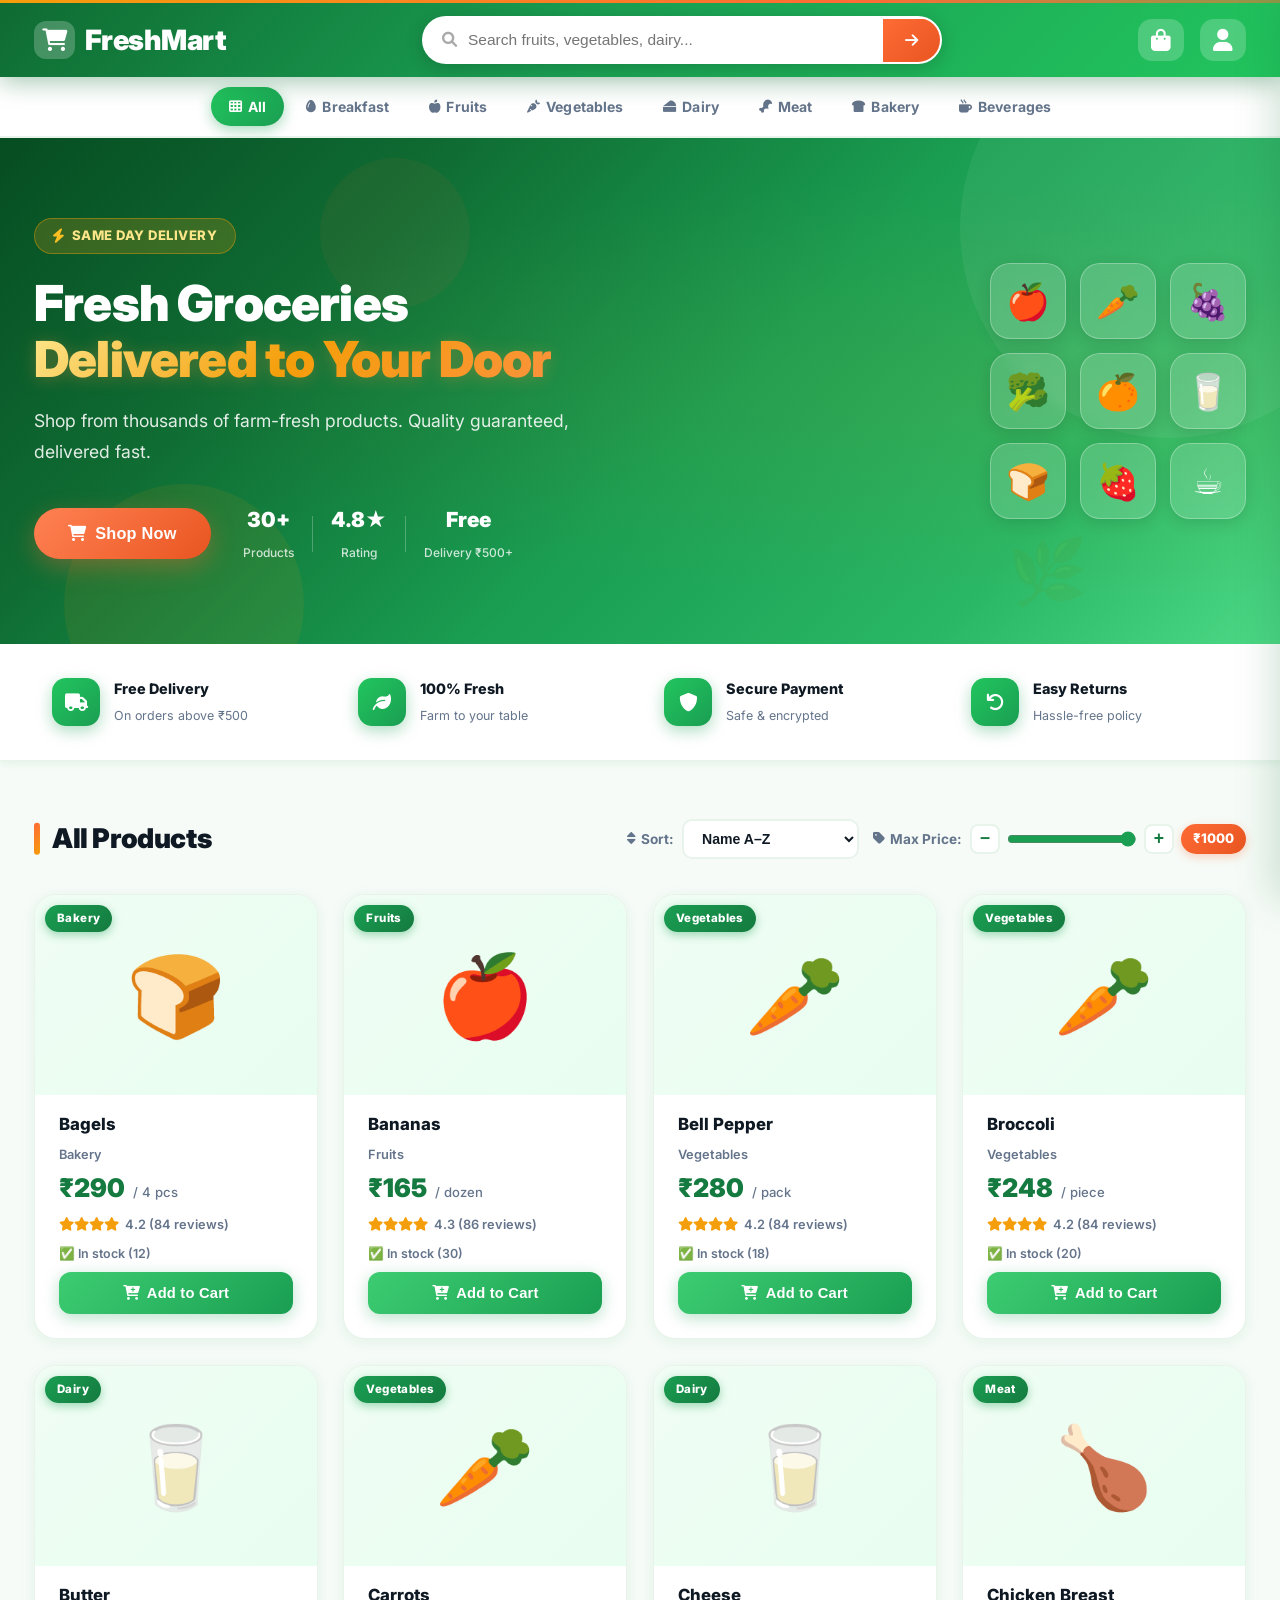
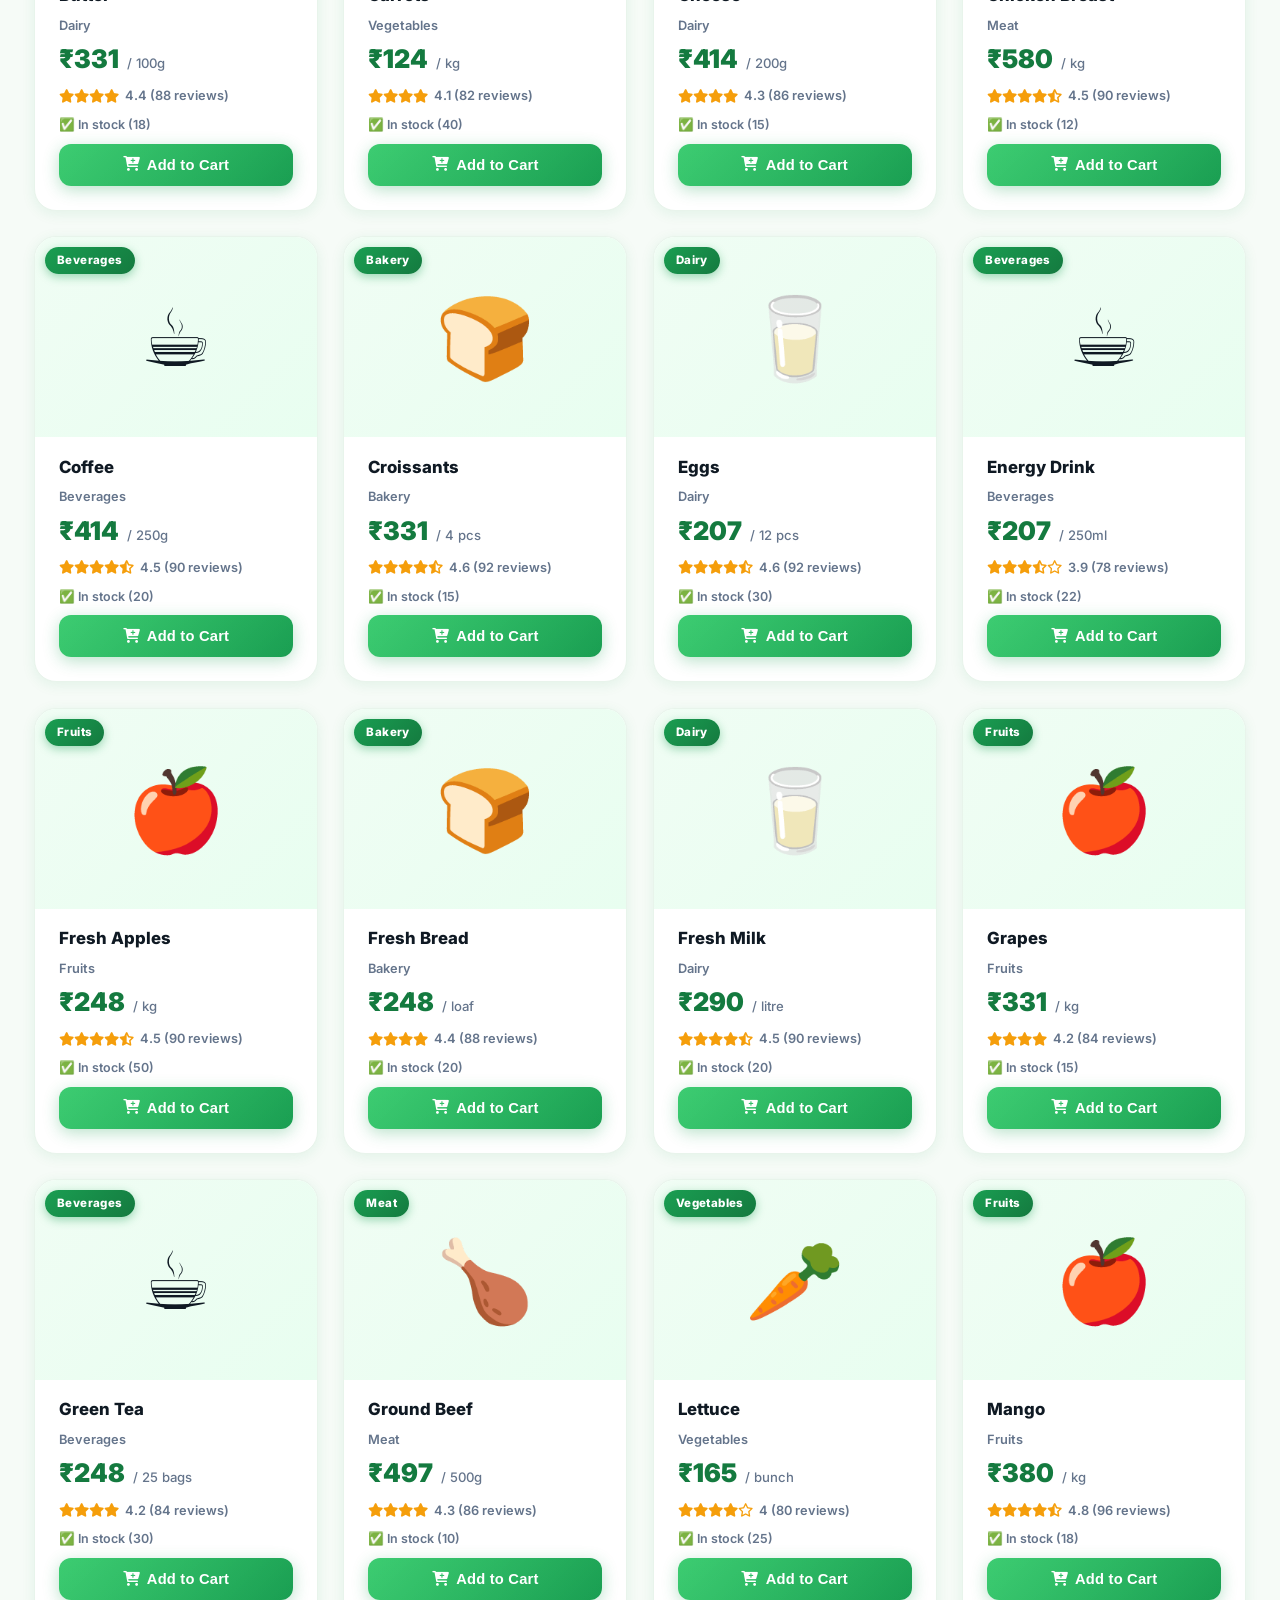
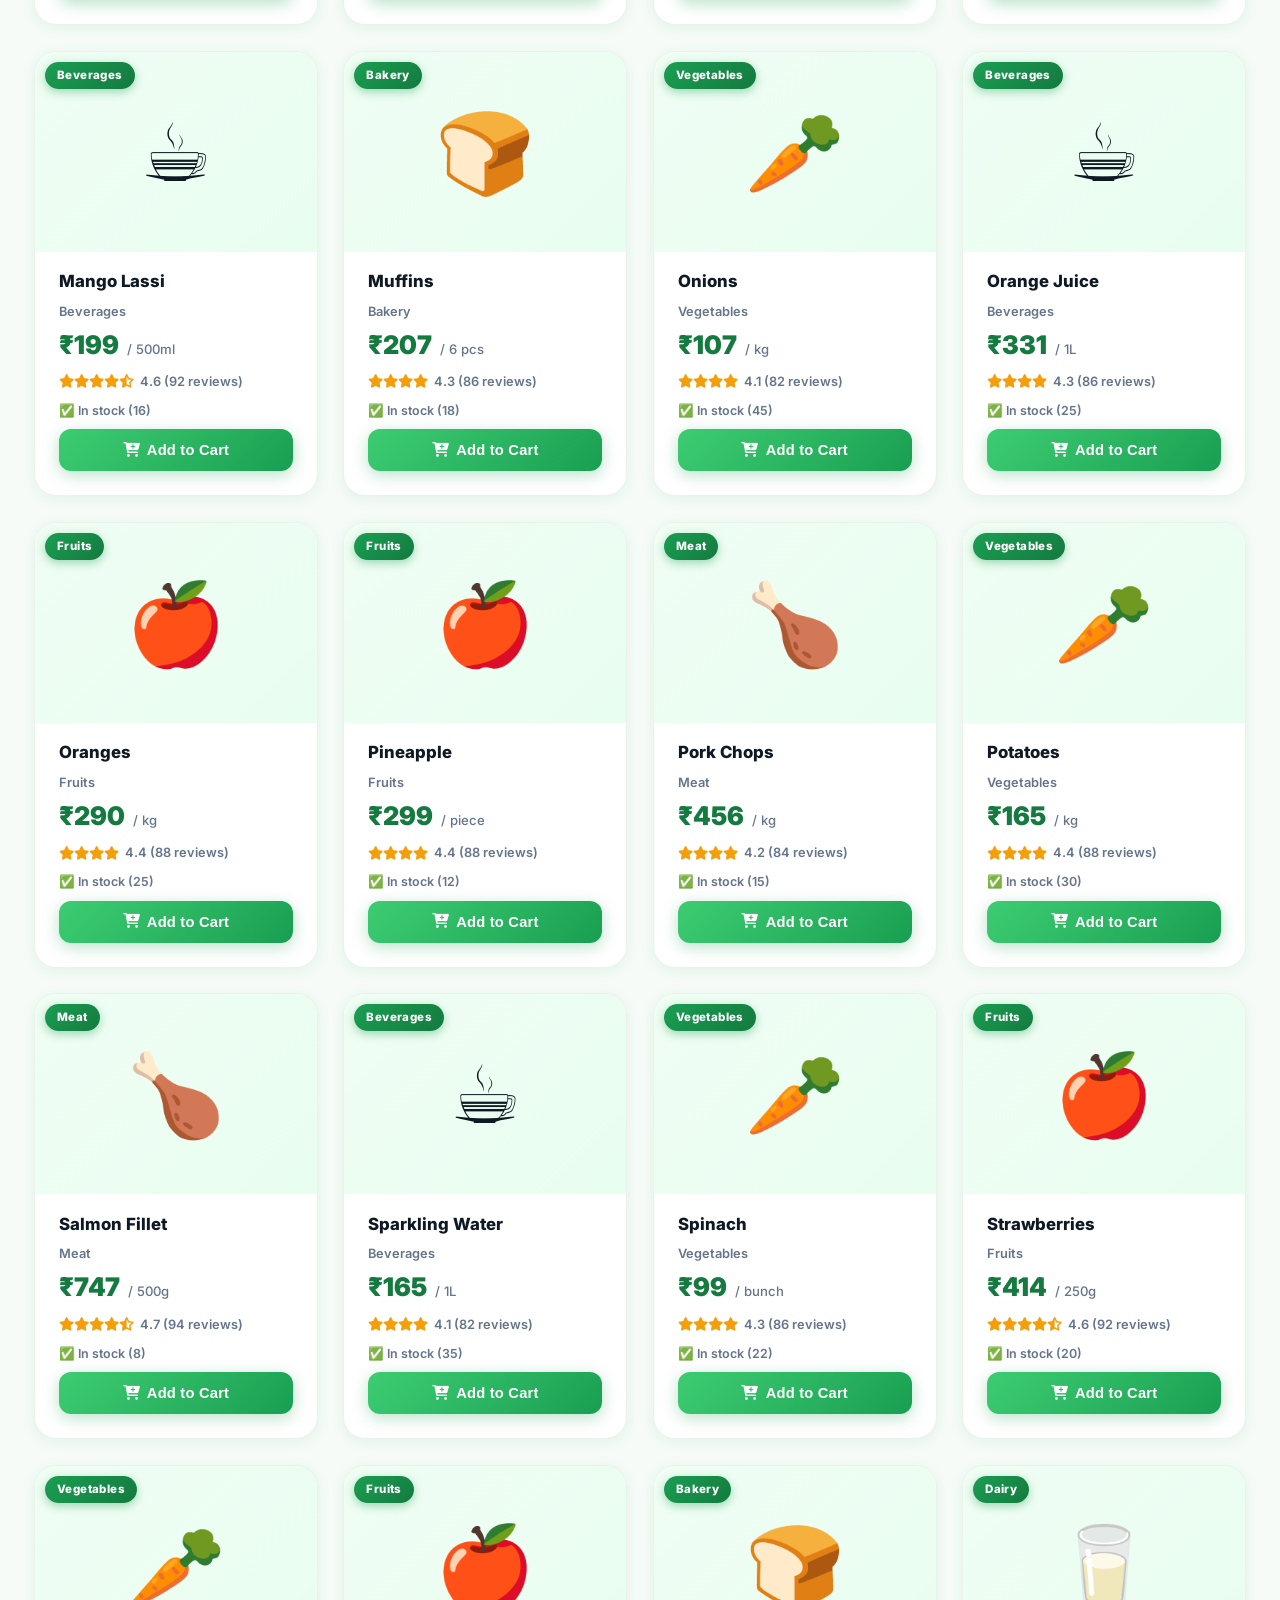
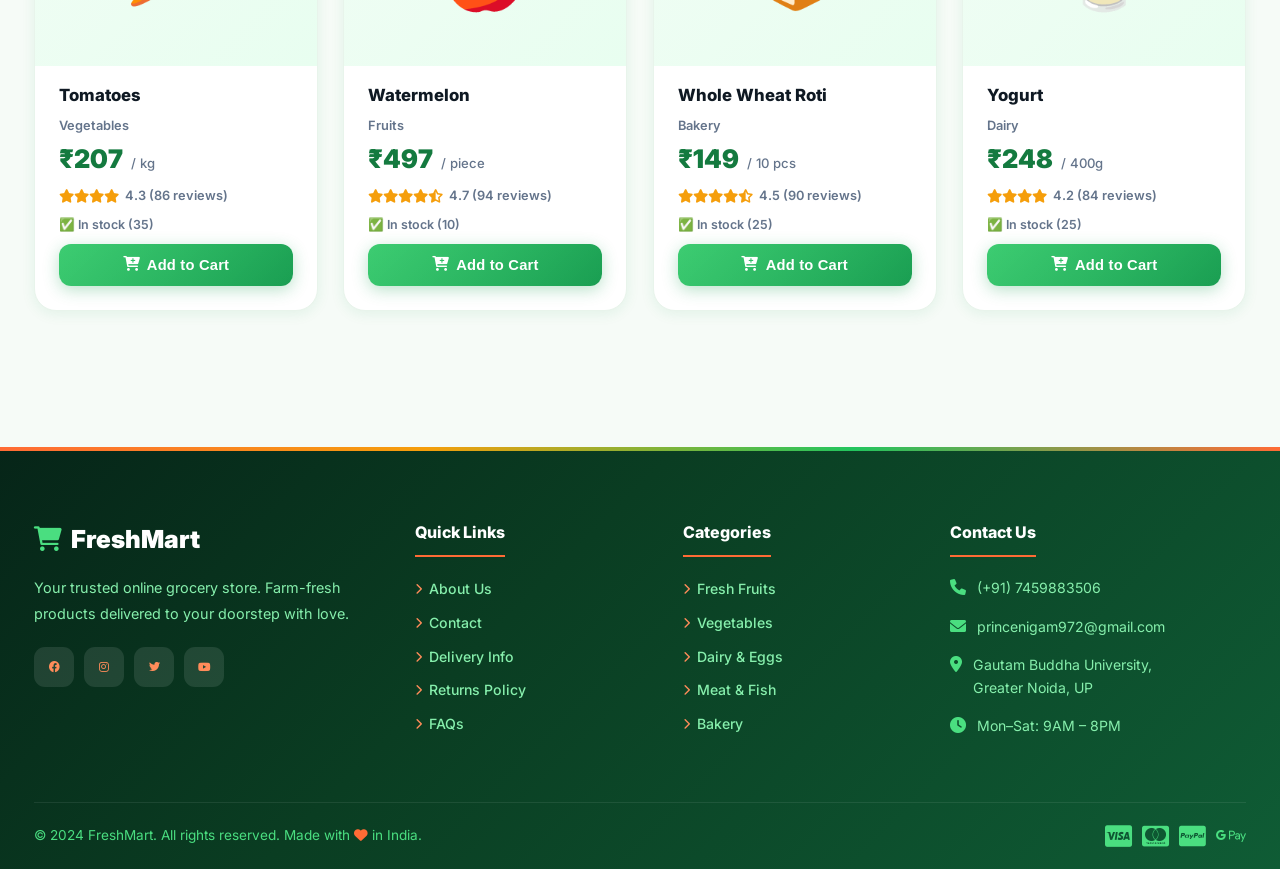
==== index.html @ 8c1c9577 "freshmart" ====
<!DOCTYPE html>
<html lang="en">
<head>
    <meta charset="UTF-8">
    <meta name="viewport" content="width=device-width, initial-scale=1.0">
    <title>FreshMart - Online Grocery Store</title>
    <link rel="stylesheet" href="styles.css">
    <link href="https://cdnjs.cloudflare.com/ajax/libs/font-awesome/6.0.0/css/all.min.css" rel="stylesheet">
    <link href="https://fonts.googleapis.com/css2?family=Inter:wght@400;500;600;700;800&display=swap" rel="stylesheet">
</head>
<body>
    <!-- Header -->
    <header class="header">
        <div class="container">
            <div class="header-content">
                <div class="logo">
                    <h1><i class="fas fa-shopping-cart"></i> FreshMart</h1>
                </div>

                <div class="search-bar">
                    <i class="fas fa-search search-icon"></i>
                    <input type="text" id="searchInput" placeholder="Search fruits, vegetables, dairy...">
                    <button type="button" class="search-btn" aria-label="Search"><i class="fas fa-arrow-right"></i></button>
                </div>

                <div class="header-actions">
                    <button type="button" class="cart-icon" id="cartIcon" title="Shopping Cart" aria-label="Open shopping cart">
                        <i class="fas fa-shopping-bag"></i>
                        <span class="cart-count" id="cartCount">0</span>
                    </button>
                    <!-- User area — filled by JS -->
                    <div class="user-area" id="userArea">
                        <a href="login.html" class="user-icon-link" title="Login" aria-label="Login to your account">
                            <i class="fas fa-user"></i>
                        </a>
                    </div>
                </div>
            </div>
        </div>
    </header>

    <!-- Navigation -->
    <nav class="navigation">
        <div class="container">
            <ul class="nav-menu">
                <li><a href="#" class="nav-link active" data-category="all"><i class="fas fa-th"></i> All</a></li>
                <li><a href="#" class="nav-link" data-category="breakfast"><i class="fas fa-egg"></i> Breakfast</a></li>
                <li><a href="#" class="nav-link" data-category="fruits"><i class="fas fa-apple-alt"></i> Fruits</a></li>
                <li><a href="#" class="nav-link" data-category="vegetables"><i class="fas fa-carrot"></i> Vegetables</a></li>
                <li><a href="#" class="nav-link" data-category="dairy"><i class="fas fa-cheese"></i> Dairy</a></li>
                <li><a href="#" class="nav-link" data-category="meat"><i class="fas fa-drumstick-bite"></i> Meat</a></li>
                <li><a href="#" class="nav-link" data-category="bakery"><i class="fas fa-bread-slice"></i> Bakery</a></li>
                <li><a href="#" class="nav-link" data-category="beverages"><i class="fas fa-mug-hot"></i> Beverages</a></li>
            </ul>
        </div>
    </nav>

    <!-- Hero Section -->
    <section class="hero">
        <div class="hero-bg-shapes">
            <div class="shape shape-1"></div>
            <div class="shape shape-2"></div>
            <div class="shape shape-3"></div>
        </div>
        <div class="container">
            <div class="hero-content">
                <div class="hero-badge"><i class="fas fa-bolt"></i> Same Day Delivery</div>
                <h2>Fresh Groceries<br><span class="hero-highlight">Delivered to Your Door</span></h2>
                <p>Shop from thousands of farm-fresh products. Quality guaranteed, delivered fast.</p>
                <div class="hero-actions">
                    <button type="button" class="cta-btn" id="shopNowBtn">
                        <i class="fas fa-shopping-cart"></i> Shop Now
                    </button>
                    <div class="hero-stats">
                        <div class="stat"><strong>30+</strong><span>Products</span></div>
                        <div class="stat-divider"></div>
                        <div class="stat"><strong>4.8★</strong><span>Rating</span></div>
                        <div class="stat-divider"></div>
                        <div class="stat"><strong>Free</strong><span>Delivery ₹500+</span></div>
                    </div>
                </div>
            </div>
            <div class="hero-image-area">
                <div class="hero-fruit-grid">
                    <div class="fruit-item">🍎</div>
                    <div class="fruit-item">🥕</div>
                    <div class="fruit-item">🍇</div>
                    <div class="fruit-item">🥦</div>
                    <div class="fruit-item">🍊</div>
                    <div class="fruit-item">🥛</div>
                    <div class="fruit-item">🍞</div>
                    <div class="fruit-item">🍓</div>
                    <div class="fruit-item">☕</div>
                </div>
            </div>
        </div>
    </section>

    <!-- Features Bar -->
    <div class="features-bar">
        <div class="container">
            <div class="features-grid">
                <div class="feature-item">
                    <i class="fas fa-truck"></i>
                    <div>
                        <strong>Free Delivery</strong>
                        <span>On orders above ₹500</span>
                    </div>
                </div>
                <div class="feature-item">
                    <i class="fas fa-leaf"></i>
                    <div>
                        <strong>100% Fresh</strong>
                        <span>Farm to your table</span>
                    </div>
                </div>
                <div class="feature-item">
                    <i class="fas fa-shield-alt"></i>
                    <div>
                        <strong>Secure Payment</strong>
                        <span>Safe &amp; encrypted</span>
                    </div>
                </div>
                <div class="feature-item">
                    <i class="fas fa-undo"></i>
                    <div>
                        <strong>Easy Returns</strong>
                        <span>Hassle-free policy</span>
                    </div>
                </div>
            </div>
        </div>
    </div>

    <!-- Main Content -->
    <main class="main-content">
        <div class="container">
            <div class="section-header">
                <h3 class="section-title" id="sectionTitle">All Products</h3>
                <div class="filters">
                    <div class="filter-group">
                        <label for="sortSelect"><i class="fas fa-sort"></i> Sort:</label>
                        <select id="sortSelect">
                            <option value="name">Name A–Z</option>
                            <option value="price-low">Price: Low → High</option>
                            <option value="price-high">Price: High → Low</option>
                            <option value="rating">Best Rated</option>
                        </select>
                    </div>
                    <div class="filter-group">
                        <label for="priceRange"><i class="fas fa-tag"></i> Max Price:</label>
                        <div class="range-wrap">
                            <button type="button" class="price-step-btn" id="priceDecrBtn" aria-label="Decrease price">−</button>
                            <input type="range" id="priceRange" min="1" max="1000" value="1000" step="10">
                            <button type="button" class="price-step-btn" id="priceIncrBtn" aria-label="Increase price">+</button>
                            <span id="priceValue" class="price-badge">₹1000</span>
                        </div>
                    </div>
                </div>
            </div>

            <!-- Products Grid -->
            <div class="products-grid" id="productsGrid">
                <!-- Products loaded dynamically -->
            </div>
        </div>
    </main>

    <!-- Shopping Cart Sidebar -->
    <div class="cart-sidebar" id="cartSidebar" role="dialog" aria-label="Shopping Cart">
        <div class="cart-header">
            <h3><i class="fas fa-shopping-bag"></i> Your Cart</h3>
            <button type="button" class="close-cart" id="closeCart" aria-label="Close cart">
                <i class="fas fa-times"></i>
            </button>
        </div>

        <div class="cart-items" id="cartItems"></div>

        <div class="cart-footer">
            <div class="cart-summary">
                <div class="cart-summary-row">
                    <span>Subtotal</span>
                    <span>₹<span id="cartSubtotal">0.00</span></span>
                </div>
                <div class="cart-summary-row" id="deliveryRow">
                    <span>Delivery</span>
                    <span id="deliveryFee">₹40</span>
                </div>
                <div class="cart-summary-row total-row">
                    <strong>Total</strong>
                    <strong>₹<span id="cartTotal">0.00</span></strong>
                </div>
            </div>
            <button type="button" class="checkout-btn" id="checkoutBtn">
                <i class="fas fa-lock"></i> Proceed to Checkout
            </button>
        </div>
    </div>

    <!-- Cart Overlay -->
    <div class="cart-overlay" id="cartOverlay"></div>

    <!-- Product Modal -->
    <div class="product-modal" id="productModal" role="dialog" aria-modal="true">
        <div class="modal-content">
            <button type="button" class="close-modal" id="closeModal" aria-label="Close product details">
                <i class="fas fa-times"></i>
            </button>
            <div class="modal-body" id="modalBody"></div>
        </div>
    </div>

    <!-- Footer -->
    <footer class="footer">
        <div class="container">
            <div class="footer-content">
                <div class="footer-section brand-section">
                    <div class="footer-logo">
                        <i class="fas fa-shopping-cart"></i> FreshMart
                    </div>
                    <p>Your trusted online grocery store. Farm-fresh products delivered to your doorstep with love.</p>
                    <div class="social-links">
                        <a href="#" aria-label="Facebook"><i class="fab fa-facebook"></i></a>
                        <a href="#" aria-label="Instagram"><i class="fab fa-instagram"></i></a>
                        <a href="#" aria-label="Twitter"><i class="fab fa-twitter"></i></a>
                        <a href="#" aria-label="YouTube"><i class="fab fa-youtube"></i></a>
                    </div>
                </div>

                <div class="footer-section">
                    <h4>Quick Links</h4>
                    <ul>
                        <li><a href="#"><i class="fas fa-chevron-right"></i> About Us</a></li>
                        <li><a href="#"><i class="fas fa-chevron-right"></i> Contact</a></li>
                        <li><a href="#"><i class="fas fa-chevron-right"></i> Delivery Info</a></li>
                        <li><a href="#"><i class="fas fa-chevron-right"></i> Returns Policy</a></li>
                        <li><a href="#"><i class="fas fa-chevron-right"></i> FAQs</a></li>
                    </ul>
                </div>

                <div class="footer-section">
                    <h4>Categories</h4>
                    <ul>
                        <li><a href="#"><i class="fas fa-chevron-right"></i> Fresh Fruits</a></li>
                        <li><a href="#"><i class="fas fa-chevron-right"></i> Vegetables</a></li>
                        <li><a href="#"><i class="fas fa-chevron-right"></i> Dairy &amp; Eggs</a></li>
                        <li><a href="#"><i class="fas fa-chevron-right"></i> Meat &amp; Fish</a></li>
                        <li><a href="#"><i class="fas fa-chevron-right"></i> Bakery</a></li>
                    </ul>
                </div>

                <div class="footer-section">
                    <h4>Contact Us</h4>
                    <div class="contact-item">
                        <i class="fas fa-phone"></i>
                        <span>(+91) 7459883506</span>
                    </div>
                    <div class="contact-item">
                        <i class="fas fa-envelope"></i>
                        <span>princenigam972@gmail.com</span>
                    </div>
                    <div class="contact-item">
                        <i class="fas fa-map-marker-alt"></i>
                        <span>Gautam Buddha University,<br>Greater Noida, UP</span>
                    </div>
                    <div class="contact-item">
                        <i class="fas fa-clock"></i>
                        <span>Mon–Sat: 9AM – 8PM</span>
                    </div>
                </div>
            </div>

            <div class="footer-bottom">
                <p>&copy; 2024 FreshMart. All rights reserved. Made with <i class="fas fa-heart footer-heart"></i> in India.</p>
                <div class="payment-icons">
                    <i class="fab fa-cc-visa"></i>
                    <i class="fab fa-cc-mastercard"></i>
                    <i class="fab fa-cc-paypal"></i>
                    <i class="fab fa-google-pay"></i>
                </div>
            </div>
        </div>
    </footer>

    <script src="script.js"></script>
</body>
</html>
---- styles.css ----
/* ═══════════════════════════════════════════════
   FRESHMART — Premium Grocery Theme
   Palette: Forest Green + Warm Coral + Cream Gold
   ═══════════════════════════════════════════════ */

@import url('https://fonts.googleapis.com/css2?family=Inter:wght@400;500;600;700;800;900&display=swap');

*, *::before, *::after { margin:0; padding:0; box-sizing:border-box; }

:root {
    /* ── Brand Colors ── */
    --green:        #1a9e52;
    --green-dark:   #147a3f;
    --green-light:  #22c55e;
    --green-pale:   #f0fdf4;
    --green-soft:   #dcfce7;
    --coral:        #ff6b35;
    --coral-dark:   #e85520;
    --coral-light:  #ff8c5a;
    --gold:         #f59e0b;
    --gold-light:   #fcd34d;
    --cream:        #fffbf0;
    --cream2:       #fff8e8;

    /* ── Neutrals ── */
    --text:         #0f1923;
    --text-2:       #2d3748;
    --text-muted:   #64748b;
    --border:       #e8f4eb;
    --border-2:     #d1e9d9;
    --bg:           #f6fbf7;
    --surface:      #ffffff;

    /* ── Effects ── */
    --shadow-sm:    0 2px 8px rgba(26,158,82,.1);
    --shadow-md:    0 6px 20px rgba(26,158,82,.14);
    --shadow-lg:    0 14px 45px rgba(26,158,82,.18);
    --shadow-coral: 0 8px 25px rgba(255,107,53,.35);
    --radius:       14px;
    --radius-lg:    22px;
    --transition:   all .28s cubic-bezier(.4,0,.2,1);
}

html { scroll-behavior:smooth; }

body {
    font-family:'Inter',system-ui,-apple-system,sans-serif;
    background:var(--bg);
    color:var(--text);
    line-height:1.65;
    -webkit-font-smoothing:antialiased;
}

.container { max-width:1260px; margin:0 auto; padding:0 24px; }

/* ═══════════════════════
   HEADER
═══════════════════════ */
.header {
    background: linear-gradient(135deg, #0f6b32 0%, #1a9e52 45%, #22c55e 100%);
    position:sticky; top:0; z-index:1000;
    box-shadow: 0 4px 24px rgba(15,107,50,.4);
}

/* Subtle top stripe */
.header::before {
    content:'';
    display:block; height:3px;
    background:linear-gradient(90deg,#f59e0b,#ff6b35,#22c55e,#f59e0b);
    background-size:200% 100%;
    animation: shimmer 3s linear infinite;
}

@keyframes shimmer {
    0%   { background-position:0% 0%; }
    100% { background-position:200% 0%; }
}

.header-content {
    display:flex; align-items:center;
    justify-content:space-between; gap:20px;
    padding:13px 0;
}

.logo h1 {
    font-size:1.75rem; font-weight:900;
    display:flex; align-items:center; gap:10px;
    letter-spacing:-.5px; color:white;
}

.logo h1 i {
    background:rgba(255,255,255,.22);
    padding:8px; border-radius:12px;
    font-size:1.4rem;
}

/* Search */
.search-bar {
    flex:1; max-width:520px;
    display:flex; align-items:center;
    background:white; border-radius:50px;
    overflow:hidden;
    box-shadow:0 4px 18px rgba(0,0,0,.18);
    border:2px solid transparent;
    transition:var(--transition);
}

.search-bar:focus-within {
    border-color:var(--gold-light);
    box-shadow:0 4px 22px rgba(245,158,11,.25);
}

.search-icon {
    position:absolute; left:18px;
    color:#aaa; font-size:.95rem; pointer-events:none;
}

.search-bar { position:relative; }

.search-bar input {
    flex:1; padding:13px 16px 13px 44px;
    border:none; outline:none;
    font-size:.97rem; color:var(--text);
    background:transparent; font-weight:500;
}

.search-btn {
    background:linear-gradient(135deg,var(--coral),var(--coral-dark));
    color:white; border:none;
    padding:13px 22px; cursor:pointer;
    transition:var(--transition); font-size:.95rem;
    font-weight:700;
}

.search-btn:hover {
    background:linear-gradient(135deg,var(--coral-dark),#c74010);
}

/* Header actions */
.header-actions { display:flex; align-items:center; gap:16px; }

.cart-icon {
    position:relative; cursor:pointer;
    font-size:1.4rem; transition:var(--transition);
    background:rgba(255,255,255,.2);
    padding:10px 13px; border-radius:14px;
    border:none; color:white;
    display:flex; align-items:center;
}

.cart-icon:hover {
    background:rgba(255,255,255,.32);
    transform:translateY(-2px) scale(1.05);
}

.cart-count {
    position:absolute; top:-6px; right:-6px;
    background:var(--coral);
    color:white; border-radius:50%;
    width:22px; height:22px;
    display:flex; align-items:center; justify-content:center;
    font-size:.72rem; font-weight:800;
    border:2.5px solid white;
    box-shadow:0 2px 8px rgba(255,107,53,.5);
}

/* User area */
.user-area { display:flex; align-items:center; }

.user-icon-link {
    color:white; font-size:1.4rem;
    background:rgba(255,255,255,.2);
    padding:10px 13px; border-radius:14px;
    text-decoration:none; transition:var(--transition);
    display:flex; align-items:center;
}

.user-icon-link:hover { background:rgba(255,255,255,.32); transform:translateY(-2px); }

/* ═══════════════════════
   NAVIGATION
═══════════════════════ */
.navigation {
    background:white;
    border-bottom:2px solid var(--border);
    box-shadow:0 2px 12px rgba(26,158,82,.07);
}

.nav-menu {
    display:flex; list-style:none;
    gap:4px; justify-content:center;
    flex-wrap:wrap; padding:10px 0;
}

.nav-link {
    text-decoration:none; color:var(--text-muted);
    font-weight:700; font-size:.875rem;
    padding:8px 18px; border-radius:50px;
    transition:var(--transition);
    display:flex; align-items:center; gap:6px;
    letter-spacing:.1px;
}

.nav-link i { font-size:.82rem; }

.nav-link:hover {
    background:var(--green-pale);
    color:var(--green);
    transform:translateY(-1px);
}

.nav-link.active {
    background:linear-gradient(135deg,var(--green-light),var(--green));
    color:white;
    box-shadow: 0 4px 14px rgba(26,158,82,.38);
}

/* ═══════════════════════
   HERO
═══════════════════════ */
.hero {
    background:
        radial-gradient(ellipse at 80% 50%, rgba(245,158,11,.08) 0%, transparent 60%),
        linear-gradient(135deg, #064d22 0%, #0f6b32 25%, #1a9e52 55%, #29b765 80%, #4dd986 100%);
    color:white;
    padding:5rem 0;
    position:relative; overflow:hidden;
}

/* Decorative bubbles */
.hero-bg-shapes { position:absolute; inset:0; pointer-events:none; }

.shape {
    position:absolute; border-radius:50%;
    background:rgba(255,255,255,.06);
}

.shape-1 { width:420px; height:420px; top:-120px; right:-100px; }
.shape-2 { width:240px; height:240px; bottom:-80px; left:5%; background:rgba(245,158,11,.08); }
.shape-3 { width:150px; height:150px; top:20px; left:25%; background:rgba(255,107,53,.06); }

/* Floating food icons bg */
.hero::after {
    content:'🌿';
    position:absolute; bottom:20px; right:15%; font-size:4rem;
    opacity:.12; pointer-events:none;
    animation:floatBg 5s ease-in-out infinite;
}

@keyframes floatBg {
    0%,100% { transform:translateY(0) rotate(0deg); }
    50%      { transform:translateY(-15px) rotate(5deg); }
}

.hero .container {
    display:flex; align-items:center;
    justify-content:space-between;
    gap:2.5rem; position:relative; z-index:1;
}

.hero-content { flex:1; max-width:580px; }

.hero-badge {
    display:inline-flex; align-items:center; gap:7px;
    background:rgba(245,158,11,.2);
    border:1.5px solid rgba(245,158,11,.4);
    padding:6px 18px; border-radius:50px;
    font-size:.82rem; font-weight:800;
    margin-bottom:1.4rem;
    color:#fde68a; letter-spacing:.5px;
    text-transform:uppercase;
    -webkit-backdrop-filter:blur(4px);
    backdrop-filter:blur(4px);
}

.hero-badge i { color:#fbbf24; font-size:.9rem; }

.hero-content h2 {
    font-size:3.1rem; font-weight:900;
    line-height:1.12; margin-bottom:1.1rem;
    letter-spacing:-.8px;
}

.hero-highlight {
    background:linear-gradient(135deg,#fde68a 0%,#f59e0b 50%,#fb923c 100%);
    -webkit-background-clip:text;
    -webkit-text-fill-color:transparent;
    background-clip:text;
    filter:drop-shadow(0 2px 8px rgba(251,146,60,.3));
}

.hero-content p {
    font-size:1.1rem; opacity:.88;
    margin-bottom:2.2rem; line-height:1.8;
    font-weight:400;
}

.hero-actions {
    display:flex; align-items:center;
    gap:2rem; flex-wrap:wrap;
}

.cta-btn {
    background:linear-gradient(135deg,#ff6b35,#e85520);
    color:white; border:none;
    padding:16px 34px; font-size:1.02rem;
    font-weight:800; border-radius:50px;
    cursor:pointer; transition:var(--transition);
    display:flex; align-items:center; gap:9px;
    box-shadow:var(--shadow-coral);
    letter-spacing:.2px;
    position:relative; overflow:hidden;
}

.cta-btn::after {
    content:'';
    position:absolute; inset:0;
    background:linear-gradient(135deg,rgba(255,255,255,.15),transparent);
    border-radius:inherit;
}

.cta-btn:hover {
    transform:translateY(-3px) scale(1.02);
    box-shadow:0 16px 40px rgba(255,107,53,.55);
}

.hero-stats { display:flex; align-items:center; gap:18px; }
.stat { text-align:center; }
.stat strong { display:block; font-size:1.3rem; font-weight:900; }
.stat span   { font-size:.75rem; opacity:.78; font-weight:500; }
.stat-divider { width:1px; height:36px; background:rgba(255,255,255,.25); }

/* Fruit grid */
.hero-image-area { flex-shrink:0; }

.hero-fruit-grid {
    display:grid;
    grid-template-columns:repeat(3,1fr); gap:14px;
}

.fruit-item {
    width:76px; height:76px;
    background:rgba(255,255,255,.16);
    border:1.5px solid rgba(255,255,255,.28);
    border-radius:20px;
    display:flex; align-items:center; justify-content:center;
    font-size:2.2rem;
    -webkit-backdrop-filter:blur(6px);
    backdrop-filter:blur(6px);
    transition:var(--transition); cursor:default;
    animation:floatItem 3.5s ease-in-out infinite;
    box-shadow:0 4px 16px rgba(0,0,0,.12);
}

.fruit-item:nth-child(2)  { animation-delay:.35s; }
.fruit-item:nth-child(3)  { animation-delay:.7s; }
.fruit-item:nth-child(4)  { animation-delay:1.05s; }
.fruit-item:nth-child(5)  { animation-delay:1.4s; }
.fruit-item:nth-child(6)  { animation-delay:1.75s; }
.fruit-item:nth-child(7)  { animation-delay:2.1s; }
.fruit-item:nth-child(8)  { animation-delay:2.45s; }
.fruit-item:nth-child(9)  { animation-delay:2.8s; }

@keyframes floatItem {
    0%,100% { transform:translateY(0) rotate(0deg); }
    50%      { transform:translateY(-8px) rotate(3deg); }
}

.fruit-item:hover {
    background:rgba(255,255,255,.3);
    transform:scale(1.15) translateY(-5px) rotate(-3deg);
    box-shadow:0 10px 28px rgba(0,0,0,.2);
}

/* ═══════════════════════
   FEATURES BAR
═══════════════════════ */
.features-bar {
    background:white;
    border-bottom:1px solid var(--border);
    padding:1.3rem 0;
    box-shadow:var(--shadow-sm);
}

.features-grid {
    display:grid;
    grid-template-columns:repeat(4,1fr); gap:.8rem;
}

.feature-item {
    display:flex; align-items:center;
    gap:14px; padding:12px 18px;
    border-radius:var(--radius);
    transition:var(--transition);
    cursor:default;
}

.feature-item:hover {
    background:var(--green-pale);
    transform:translateY(-2px);
    box-shadow:var(--shadow-sm);
}

.feature-item i {
    width:48px; height:48px;
    background:linear-gradient(135deg,var(--green-light),var(--green));
    color:white; border-radius:14px;
    display:flex; align-items:center; justify-content:center;
    font-size:1.15rem; flex-shrink:0;
    box-shadow:0 5px 15px rgba(26,158,82,.35);
}

.feature-item strong {
    display:block; font-size:.9rem;
    font-weight:800; color:var(--text);
}

.feature-item span { font-size:.78rem; color:var(--text-muted); }

/* ═══════════════════════
   MAIN / FILTERS
═══════════════════════ */
.main-content { padding:3.5rem 0 5rem; }

.section-header {
    display:flex; align-items:center;
    justify-content:space-between;
    gap:1rem; margin-bottom:2rem; flex-wrap:wrap;
}

.section-title {
    font-size:1.7rem; font-weight:900;
    color:var(--text); letter-spacing:-.4px;
    position:relative; padding-left:18px;
}

.section-title::before {
    content:'';
    position:absolute; left:0; top:50%;
    transform:translateY(-50%);
    width:6px; height:72%;
    background:linear-gradient(135deg,var(--coral),var(--gold));
    border-radius:4px;
}

.filters {
    display:flex; gap:14px;
    align-items:center; flex-wrap:wrap;
}

.filter-group {
    display:flex; align-items:center; gap:8px;
}

.filter-group label {
    font-weight:700; font-size:.85rem;
    color:var(--text-muted);
    display:flex; align-items:center; gap:5px;
    white-space:nowrap;
}

.filter-group select {
    padding:9px 14px;
    border:2px solid var(--border);
    border-radius:10px; outline:none;
    font-size:.88rem; background:white;
    cursor:pointer; transition:var(--transition);
    color:var(--text); font-weight:600;
}

.filter-group select:focus {
    border-color:var(--green-light);
    box-shadow:0 0 0 3px rgba(34,197,94,.12);
}

.range-wrap { display:flex; align-items:center; gap:7px; }

#priceRange {
    width:130px; accent-color:var(--green);
    cursor:pointer;
}

.price-step-btn {
    width:30px; height:30px;
    background:white;
    border:2px solid var(--border);
    border-radius:8px; font-size:1.1rem;
    font-weight:800; cursor:pointer;
    color:var(--green-dark);
    display:flex; align-items:center; justify-content:center;
    transition:var(--transition); flex-shrink:0; line-height:1;
}

.price-step-btn:hover {
    background:var(--green);
    color:white; border-color:var(--green);
    transform:scale(1.12);
}

.price-step-btn:active { transform:scale(.95); }

.price-badge {
    background:linear-gradient(135deg,var(--coral),var(--coral-dark));
    color:white; padding:4px 12px;
    border-radius:20px; font-size:.82rem;
    font-weight:800; white-space:nowrap;
    box-shadow:0 3px 10px rgba(255,107,53,.3);
}

/* ═══════════════════════
   PRODUCT CARDS
═══════════════════════ */
.products-grid {
    display:grid;
    grid-template-columns:repeat(auto-fill,minmax(265px,1fr));
    gap:1.6rem;
}

.product-card {
    background:white;
    border-radius:var(--radius-lg);
    overflow:hidden;
    box-shadow:0 3px 14px rgba(26,158,82,.09);
    border:1.5px solid var(--border);
    transition:var(--transition);
    display:flex; flex-direction:column;
    position:relative;
}

.product-card:hover {
    transform:translateY(-8px);
    box-shadow:0 18px 50px rgba(26,158,82,.2);
    border-color:var(--border-2);
}

/* Shine effect */
.product-card::after {
    content:'';
    position:absolute; top:0; left:-75%;
    width:50%; height:100%;
    background:linear-gradient(90deg,transparent,rgba(255,255,255,.08),transparent);
    transform:skewX(-20deg);
    transition:.7s ease;
}

.product-card:hover::after { left:125%; }

/* Product image */
.product-image {
    width:100%; height:200px;
    background:linear-gradient(135deg,#f0fdf4,#dcfce7);
    display:flex; align-items:center; justify-content:center;
    position:relative; overflow:hidden;
}

.product-image img {
    width:100%; height:100%;
    object-fit:cover; transition:transform .5s ease;
}

.product-card:hover .product-image img { transform:scale(1.08); }

.fallback-emoji {
    font-size:5rem;
    display:flex; align-items:center; justify-content:center;
    width:100%; height:100%;
    background:linear-gradient(135deg,#f0fdf4,#e8fef0);
}

.product-badge {
    position:absolute; top:10px; left:10px;
    background:linear-gradient(135deg,var(--green),var(--green-dark));
    color:white; padding:4px 12px;
    border-radius:20px; font-size:.72rem;
    font-weight:800; text-transform:capitalize;
    letter-spacing:.4px;
    box-shadow:0 3px 10px rgba(26,158,82,.4);
}

.out-of-stock-badge {
    position:absolute; top:10px; right:10px;
    background:rgba(239,68,68,.88);
    color:white; padding:4px 10px;
    border-radius:20px; font-size:.72rem; font-weight:800;
}

/* Product info */
.product-info {
    padding:1.2rem 1.5rem 1.5rem;
    flex:1; display:flex;
    flex-direction:column; gap:.5rem;
}

.product-name {
    font-size:1.05rem; font-weight:800;
    color:var(--text); line-height:1.3; margin:0;
}

.product-category {
    color:var(--text-muted); font-size:.8rem;
    text-transform:capitalize; font-weight:600;
    display:flex; align-items:center; gap:4px;
}

.product-price-row {
    display:flex; align-items:baseline;
    gap:8px; margin:2px 0;
}

.product-price {
    font-size:1.6rem; font-weight:900;
    color:var(--green-dark); line-height:1;
}

.product-price-unit {
    font-size:.82rem; color:var(--text-muted); font-weight:500;
}

.product-rating {
    display:flex; align-items:center; gap:6px;
}

.stars { color:#f59e0b; font-size:.85rem; }
.rating-text { color:var(--text-muted); font-size:.8rem; font-weight:600; }

.stock-info { font-size:.78rem; color:var(--text-muted); font-weight:600; }
.stock-info.low { color:#f59e0b; }

/* Add to cart */
.add-to-cart {
    width:100%;
    background:linear-gradient(135deg,var(--green-light),var(--green));
    color:white; border:none;
    padding:13px; border-radius:12px;
    font-weight:800; font-size:.92rem;
    cursor:pointer; transition:var(--transition);
    margin-top:auto;
    display:flex; align-items:center; justify-content:center; gap:7px;
    letter-spacing:.2px;
    box-shadow:0 4px 16px rgba(26,158,82,.3);
    position:relative; overflow:hidden;
}

.add-to-cart::before {
    content:'';
    position:absolute; inset:0;
    background:linear-gradient(135deg,rgba(255,255,255,.12),transparent);
}

.add-to-cart:hover {
    background:linear-gradient(135deg,var(--green),var(--green-dark));
    transform:translateY(-1px);
    box-shadow:0 8px 22px rgba(26,158,82,.42);
}

.add-to-cart:disabled {
    background:#e2e8f0; color:#a0aec0;
    cursor:not-allowed; transform:none; box-shadow:none;
}

/* ═══════════════════════
   CART SIDEBAR
═══════════════════════ */
.cart-sidebar {
    position:fixed; top:0; right:-430px;
    width:430px; height:100vh;
    background:white;
    box-shadow:-8px 0 36px rgba(15,107,50,.18);
    transition:right .35s cubic-bezier(.4,0,.2,1);
    z-index:2000; display:flex; flex-direction:column;
}

.cart-sidebar.open { right:0; }

.cart-header {
    padding:1.5rem 1.6rem;
    border-bottom:1px solid var(--border);
    display:flex; justify-content:space-between; align-items:center;
    background:linear-gradient(135deg,#f0fdf4,white);
}

.cart-header h3 {
    font-size:1.25rem; font-weight:800;
    color:var(--text); display:flex; align-items:center; gap:9px;
}

.cart-header h3 i { color:var(--green); }

.close-cart {
    background:#fee2e2; border:none;
    width:38px; height:38px; border-radius:11px;
    cursor:pointer; color:#ef4444; font-size:1rem;
    display:flex; align-items:center; justify-content:center;
    transition:var(--transition);
}

.close-cart:hover { background:#fecaca; transform:rotate(90deg); }

.cart-items { flex:1; padding:1rem 1.6rem; overflow-y:auto; }

.cart-item {
    display:flex; align-items:center; gap:13px;
    padding:13px 0; border-bottom:1px solid #f1f5f9;
}

.cart-item-image {
    width:68px; height:68px;
    background:var(--green-pale); border-radius:14px;
    overflow:hidden; flex-shrink:0;
    display:flex; align-items:center; justify-content:center;
    border:1.5px solid var(--border);
}

.cart-item-image img { width:100%; height:100%; object-fit:cover; }
.cart-item-image .fallback-emoji { font-size:1.8rem; background:transparent; }

.cart-item-info { flex:1; min-width:0; }

.cart-item-name {
    font-weight:800; font-size:.92rem; color:var(--text);
    white-space:nowrap; overflow:hidden; text-overflow:ellipsis;
    margin-bottom:3px;
}

.cart-item-price {
    color:var(--green-dark); font-weight:900; font-size:.95rem;
}

.cart-item-controls { display:flex; align-items:center; gap:7px; }

.quantity-btn {
    background:#f0fdf4; border:1.5px solid var(--border);
    width:30px; height:30px; border-radius:9px;
    cursor:pointer; display:flex; align-items:center; justify-content:center;
    font-size:.95rem; font-weight:800;
    transition:var(--transition); color:var(--text);
}

.quantity-btn:hover { background:var(--green); color:white; border-color:var(--green); }

.quantity-display {
    font-weight:800; font-size:.97rem;
    min-width:24px; text-align:center;
}

.remove-item {
    background:#fee2e2; color:#ef4444; border:none;
    width:30px; height:30px; border-radius:9px;
    cursor:pointer; display:flex; align-items:center; justify-content:center;
    font-size:.82rem; transition:var(--transition); margin-left:2px;
}

.remove-item:hover { background:#fecaca; transform:scale(1.1); }

.cart-footer {
    padding:1.3rem 1.6rem;
    border-top:1px solid var(--border);
    background:#fafef9;
}

.cart-summary { margin-bottom:1rem; }

.cart-summary-row {
    display:flex; justify-content:space-between;
    align-items:center; padding:5px 0;
    font-size:.9rem; color:var(--text-muted);
}

.total-row {
    border-top:2px dashed var(--border-2);
    margin-top:8px; padding-top:10px;
    color:var(--text) !important; font-size:1.08rem !important;
    font-weight:700 !important;
}

.total-row strong { color:var(--text); }

.checkout-btn {
    width:100%;
    background:linear-gradient(135deg,var(--coral),var(--coral-dark));
    color:white; border:none; padding:15px;
    border-radius:14px; font-weight:900; font-size:1.02rem;
    cursor:pointer; transition:var(--transition);
    display:flex; align-items:center; justify-content:center; gap:9px;
    box-shadow:var(--shadow-coral); letter-spacing:.2px;
    position:relative; overflow:hidden;
}

.checkout-btn::before {
    content:'';
    position:absolute; inset:0;
    background:linear-gradient(135deg,rgba(255,255,255,.1),transparent);
}

.checkout-btn:hover {
    background:linear-gradient(135deg,var(--coral-dark),#bf3b10);
    transform:translateY(-2px);
    box-shadow:0 10px 30px rgba(255,107,53,.5);
}

.cart-overlay {
    position:fixed; inset:0;
    background:rgba(15,25,35,.55);
    z-index:1500; opacity:0; visibility:hidden;
    transition:var(--transition);
    -webkit-backdrop-filter:blur(3px);
    backdrop-filter:blur(3px);
}

.cart-overlay.active { opacity:1; visibility:visible; }

/* ═══════════════════════
   PRODUCT MODAL
═══════════════════════ */
.product-modal {
    position:fixed; inset:0;
    background:rgba(15,25,35,.6);
    z-index:3000; display:flex;
    align-items:center; justify-content:center;
    padding:1rem; opacity:0; visibility:hidden;
    transition:var(--transition);
    -webkit-backdrop-filter:blur(5px);
    backdrop-filter:blur(5px);
}

.product-modal.active { opacity:1; visibility:visible; }

.modal-content {
    background:white; border-radius:var(--radius-lg);
    max-width:590px; width:100%; max-height:88vh; overflow-y:auto;
    position:relative;
    animation:modalIn .32s cubic-bezier(.34,1.56,.64,1);
    box-shadow:0 30px 80px rgba(15,107,50,.25);
    border:1px solid var(--border);
}

@keyframes modalIn {
    from { transform:scale(.84) translateY(30px); opacity:0; }
    to   { transform:scale(1)   translateY(0);    opacity:1; }
}

.close-modal {
    position:absolute; top:14px; right:14px;
    background:#fee2e2; border:none;
    width:38px; height:38px; border-radius:50%;
    cursor:pointer; color:#ef4444; font-size:1rem;
    display:flex; align-items:center; justify-content:center;
    z-index:1; transition:var(--transition);
}

.close-modal:hover { background:#fecaca; transform:rotate(90deg) scale(1.1); }

.modal-body { padding:2rem; }

/* ═══════════════════════
   FOOTER
═══════════════════════ */
.footer {
    background:linear-gradient(135deg, #062518 0%, #0a3d22 40%, #0f5c35 100%);
    color:white; padding:4.5rem 0 0; margin-top:3.5rem;
    position:relative; overflow:hidden;
}

.footer::before {
    content:'';
    position:absolute; top:0; left:0; right:0; height:4px;
    background:linear-gradient(90deg,var(--coral),var(--gold),var(--green-light),var(--coral));
}

.footer-content {
    display:grid;
    grid-template-columns:1.5fr 1fr 1fr 1.3fr;
    gap:2.5rem; padding-bottom:3rem;
    border-bottom:1px solid rgba(255,255,255,.08);
}

.footer-logo {
    font-size:1.55rem; font-weight:900; color:white;
    margin-bottom:1rem;
    display:flex; align-items:center; gap:9px;
}

.footer-logo i { color:#4ade80; }

.brand-section p {
    color:#86efac; font-size:.9rem;
    line-height:1.75; margin-bottom:1.3rem;
}

.social-links { display:flex; gap:10px; }

.social-links a {
    width:40px; height:40px;
    background:rgba(255,255,255,.1); border-radius:11px;
    display:flex; align-items:center; justify-content:center;
    color:#a7f3d0; text-decoration:none;
    font-size:1rem; transition:var(--transition);
}

.social-links a:hover {
    background:var(--green-light); color:white;
    transform:translateY(-3px);
    box-shadow:0 6px 16px rgba(34,197,94,.4);
}

.footer-section h4 {
    color:white; font-size:1rem; font-weight:800;
    margin-bottom:1.3rem; padding-bottom:.6rem;
    border-bottom:2px solid var(--coral);
    display:inline-block;
}

.footer-section ul { list-style:none; }
.footer-section ul li { margin-bottom:.65rem; }

.footer-section a {
    color:#86efac; text-decoration:none;
    font-size:.88rem; transition:var(--transition);
    display:flex; align-items:center; gap:7px;
    font-weight:500;
}

.footer-section a i { font-size:.7rem; color:var(--coral-light); }
.footer-section a:hover { color:white; padding-left:5px; }

.contact-item {
    display:flex; gap:11px; align-items:flex-start;
    margin-bottom:1rem; color:#86efac;
    font-size:.88rem; line-height:1.6;
}

.contact-item i { color:#4ade80; font-size:1rem; margin-top:2px; flex-shrink:0; }

.footer-bottom {
    display:flex; justify-content:space-between;
    align-items:center; padding:1.3rem 0;
    color:#4ade80; font-size:.85rem;
    flex-wrap:wrap; gap:.5rem;
}

.footer-bottom-right {
    display:flex; align-items:center; gap:1.2rem; flex-wrap:wrap;
}

.payment-icons {
    display:flex; gap:10px; font-size:1.5rem; color:#4ade80;
}

.payment-icons i { transition:var(--transition); cursor:default; }
.payment-icons i:hover { color:white; }

.footer-heart { color:var(--coral); }

.footer-admin-link {
    display:flex; align-items:center; gap:6px;
    color:rgba(255,255,255,.28); text-decoration:none;
    font-size:.78rem; font-weight:600;
    padding:5px 12px; border:1px solid rgba(255,255,255,.1);
    border-radius:20px; transition:var(--transition);
}

.footer-admin-link:hover {
    color:#86efac;
    border-color:rgba(134,239,172,.4);
    background:rgba(26,158,82,.15);
}

/* ═══════════════════════
   LOADING / EMPTY
═══════════════════════ */
.loading {
    display:flex; justify-content:center;
    align-items:center; height:260px; gap:13px;
    color:var(--text-muted);
}

.spinner {
    width:42px; height:42px;
    border:4px solid var(--border);
    border-top:4px solid var(--green);
    border-radius:50%;
    animation:spin .75s linear infinite;
}

@keyframes spin { to { transform:rotate(360deg); } }

.empty-state {
    text-align:center; padding:4.5rem 2rem;
    color:var(--text-muted); grid-column:1/-1;
}

.empty-state i {
    font-size:4.5rem; margin-bottom:1.2rem;
    color:#a7f3d0; display:block;
}

.empty-state h3 { font-size:1.3rem; color:var(--text); font-weight:800; margin-bottom:.5rem; }
.empty-state p  { font-size:.95rem; }

/* ═══════════════════════
   NOTIFICATION
═══════════════════════ */
.notification {
    position:fixed; top:24px; right:24px;
    background:linear-gradient(135deg,var(--green-light),var(--green));
    color:white; padding:14px 22px; border-radius:14px;
    box-shadow:0 10px 30px rgba(26,158,82,.45);
    z-index:4000; transform:translateX(450px);
    transition:transform .38s cubic-bezier(.34,1.56,.64,1);
    display:flex; align-items:center; gap:11px;
    font-weight:700; font-size:.92rem; max-width:350px;
    border:1px solid rgba(255,255,255,.2);
}

.notification.show { transform:translateX(0); }

.notification.error {
    background:linear-gradient(135deg,var(--coral),var(--coral-dark));
    box-shadow:0 10px 30px rgba(255,107,53,.45);
}

.notification i { font-size:1.15rem; }

/* ═══════════════════════
   RESPONSIVE
═══════════════════════ */
@media (max-width:1024px) {
    .footer-content { grid-template-columns:1fr 1fr; }
    .features-grid  { grid-template-columns:repeat(2,1fr); }
}

@media (max-width:768px) {
    .header-content { flex-wrap:wrap; gap:12px; }
    .search-bar { max-width:none; order:3; width:100%; }
    .logo { order:1; }
    .header-actions { order:2; }
    .hero .container { flex-direction:column; text-align:center; }
    .hero-content h2 { font-size:2.1rem; }
    .hero-actions { justify-content:center; flex-direction:column; gap:1.2rem; align-items:center; }
    .hero-image-area { display:none; }
    .section-header { flex-direction:column; align-items:flex-start; }
    .products-grid { grid-template-columns:repeat(auto-fill,minmax(230px,1fr)); gap:1rem; }
    .cart-sidebar { width:100%; right:-100%; }
    .nav-menu { gap:4px; }
    .nav-link { padding:7px 12px; font-size:.82rem; }
    .features-grid { grid-template-columns:repeat(2,1fr); }
    .footer-content { grid-template-columns:1fr 1fr; }
    .footer-bottom { flex-direction:column; text-align:center; }
}

@media (max-width:540px) {
    .container { padding:0 16px; }
    .hero { padding:2.8rem 0; }
    .hero-content h2 { font-size:1.7rem; }
    .products-grid { grid-template-columns:repeat(auto-fill,minmax(200px,1fr)); }
    .features-grid { grid-template-columns:1fr 1fr; }
    .footer-content { grid-template-columns:1fr; }
    .hero-stats { flex-wrap:wrap; gap:12px; justify-content:center; }
    .filters { flex-direction:column; align-items:flex-start; gap:10px; }
}

@media (max-width:360px) {
    .products-grid { grid-template-columns:1fr; }
    .logo h1 { font-size:1.3rem; }
}

/* ═══════════════════════
   CHECKOUT MODAL
═══════════════════════ */
.checkout-modal-overlay {
    position:fixed; inset:0;
    background:rgba(6,37,24,.65);
    z-index:5000;
    display:flex; align-items:center; justify-content:center;
    padding:1rem;
    -webkit-backdrop-filter:blur(5px);
    backdrop-filter:blur(5px);
    animation:fadeIn .22s ease;
}

@keyframes fadeIn { from { opacity:0; } to { opacity:1; } }

.checkout-modal-box {
    background:white; border-radius:var(--radius-lg);
    width:100%; max-width:640px;
    max-height:90vh; overflow-y:auto;
    box-shadow:0 30px 80px rgba(15,107,50,.3);
    animation:slideUpModal .32s ease;
}

@keyframes slideUpModal {
    from { transform:translateY(32px); opacity:0; }
    to   { transform:translateY(0);    opacity:1; }
}

.checkout-modal-header {
    display:flex; align-items:center; justify-content:space-between;
    padding:1.4rem 1.8rem; border-bottom:1px solid var(--border);
    background:linear-gradient(135deg,#f0fdf4,white);
    border-radius:var(--radius-lg) var(--radius-lg) 0 0;
    position:sticky; top:0; z-index:1;
}

.checkout-modal-header h2 {
    font-size:1.2rem; font-weight:900; color:var(--text);
    display:flex; align-items:center; gap:9px;
}

.checkout-modal-header h2 i { color:var(--green); }

.checkout-close-btn {
    background:#fee2e2; border:none;
    width:36px; height:36px; border-radius:10px;
    cursor:pointer; color:#ef4444; font-size:1rem;
    display:flex; align-items:center; justify-content:center;
    transition:var(--transition);
}

.checkout-close-btn:hover { background:#fecaca; }

.checkout-modal-body { padding:1.5rem 1.8rem 2rem; }

.checkout-order-strip {
    display:flex; flex-wrap:wrap; gap:8px; align-items:center;
    background:var(--green-pale); border:1px solid var(--border-2);
    border-radius:12px; padding:12px 16px;
    margin-bottom:1.5rem; font-size:.88rem;
    font-weight:700; color:var(--green-dark);
}

.co-strip-item {
    display:flex; align-items:center; gap:5px;
    padding:3px 10px; background:white;
    border-radius:20px; font-size:.82rem;
    border:1px solid var(--border-2);
}

.co-strip-item i { color:var(--green); }
.co-strip-total { margin-left:auto; font-size:1rem; color:var(--green-dark); }
.co-strip-total strong { font-size:1.15rem; }

.co-section-title {
    font-size:.88rem; font-weight:900; color:var(--text);
    margin:1.2rem 0 .8rem;
    display:flex; align-items:center; gap:7px;
    text-transform:uppercase; letter-spacing:.6px;
}

.co-section-title i { color:var(--green); }

.co-row { display:grid; grid-template-columns:1fr 1fr; gap:12px; }

.co-field {
    margin-bottom:1rem;
    display:flex; flex-direction:column; gap:.4rem;
}

.co-field label { font-size:.85rem; font-weight:700; color:#374151; }

.co-input-wrap { position:relative; }

.co-input-wrap i {
    position:absolute; left:13px; top:50%;
    transform:translateY(-50%); color:#aaa;
    font-size:.85rem; pointer-events:none;
}

.co-input-wrap input,
.co-input-wrap select {
    width:100%; padding:11px 13px 11px 36px;
    border:2px solid #e5e7eb; border-radius:10px;
    font-size:.93rem; outline:none;
    transition:border-color .2s, box-shadow .2s;
    background:#fafafa; color:var(--text);
}

.co-input-wrap input:focus,
.co-input-wrap select:focus {
    border-color:var(--green-light);
    box-shadow:0 0 0 3px rgba(34,197,94,.12);
    background:white;
}

.co-err {
    background:#fef2f2; border:1px solid #fecaca; color:#dc2626;
    padding:.7rem 1rem; border-radius:9px; font-size:.88rem;
    font-weight:700; margin-bottom:1rem; display:none;
}

.co-place-btn {
    width:100%;
    background:linear-gradient(135deg,var(--green-light),var(--green));
    color:white; border:none; padding:15px;
    border-radius:13px; font-size:1.05rem; font-weight:900;
    cursor:pointer; transition:var(--transition);
    display:flex; align-items:center; justify-content:center; gap:9px;
    box-shadow:0 6px 20px rgba(26,158,82,.38);
    letter-spacing:.3px; margin-top:.5rem;
}

.co-place-btn:hover {
    background:linear-gradient(135deg,var(--green),var(--green-dark));
    transform:translateY(-2px);
    box-shadow:0 10px 28px rgba(26,158,82,.5);
}

/* Order Success */
.order-success-box { text-align:center; padding:3rem 2rem; }

.order-success-icon {
    font-size:4.5rem; color:var(--green);
    margin-bottom:1rem;
    animation:popIn .5s cubic-bezier(.34,1.56,.64,1);
}

@keyframes popIn {
    from { transform:scale(0); opacity:0; }
    to   { transform:scale(1); opacity:1; }
}

.order-success-box h2 { font-size:1.65rem; font-weight:900; margin-bottom:.5rem; }
.order-success-id     { color:var(--text-muted); margin-bottom:1.5rem; font-size:.95rem; }

.order-success-details {
    background:var(--green-pale); border:1px solid var(--border);
    border-radius:13px; padding:1.2rem;
    text-align:left; margin-bottom:1.2rem;
    display:flex; flex-direction:column; gap:.6rem;
}

.order-success-details div {
    display:flex; align-items:center; gap:8px;
    font-size:.9rem; color:var(--text);
}

.order-success-details i { color:var(--green); width:16px; flex-shrink:0; }

.order-success-msg {
    color:var(--text-muted); font-size:.9rem;
    margin-bottom:1.5rem; line-height:1.65;
}

@media (max-width:500px) {
    .co-row { grid-template-columns:1fr; }
    .checkout-modal-body { padding:1.2rem; }
    .checkout-modal-header { padding:1.2rem; }
    .checkout-order-strip { flex-direction:column; align-items:flex-start; }
    .co-strip-total { margin-left:0; }
}

/* ═══════════════════════
   MODAL PRODUCT CONTENT
═══════════════════════ */
.modal-img-wrap {
    border-radius:16px; overflow:hidden; height:260px;
    background:linear-gradient(135deg,#f0fdf4,#dcfce7);
    display:flex; align-items:center; justify-content:center;
    margin-bottom:1.6rem;
}
.modal-img-wrap img { width:100%; height:100%; object-fit:cover; }
.modal-product-name { font-size:1.65rem; font-weight:900; margin-bottom:.3rem; }
.modal-category     { color:var(--text-muted); text-transform:capitalize; margin-bottom:1rem; font-weight:600; }
.modal-price-row    { display:flex; align-items:baseline; gap:10px; margin-bottom:.8rem; }
.modal-price        { font-size:2.1rem; font-weight:900; color:var(--green-dark); }
.modal-unit         { color:var(--text-muted); font-weight:500; }
.modal-rating       { display:flex; align-items:center; gap:8px; margin-bottom:1rem; color:var(--text-muted); font-size:.9rem; }
.modal-rating .stars { color:#f59e0b; font-size:.95rem; }
.modal-desc         { color:#4a5568; line-height:1.75; margin-bottom:1.3rem; }
.modal-tags         { display:flex; gap:10px; flex-wrap:wrap; margin-bottom:1.3rem; }
.modal-tag          { padding:5px 14px; border-radius:20px; font-size:.85rem; font-weight:700; }
.modal-tag.green    { background:var(--green-pale); color:var(--green-dark); border:1px solid var(--border-2); }
.modal-tag.blue     { background:#eff6ff; color:#1d4ed8; }

/* ═══════════════════════
   USER DROPDOWN
═══════════════════════ */
.user-dropdown-wrap { position:relative; }

.user-avatar-btn {
    display:flex; align-items:center; gap:9px;
    background:rgba(255,255,255,.16); border:none;
    border-radius:50px; padding:5px 14px 5px 5px;
    cursor:pointer; transition:var(--transition); color:white;
}

.user-avatar-btn:hover { background:rgba(255,255,255,.28); }

.user-avatar {
    width:36px; height:36px;
    background:rgba(255,255,255,.28); border-radius:50%;
    display:flex; align-items:center; justify-content:center;
    font-weight:900; font-size:.92rem; color:white;
    border:2px solid rgba(255,255,255,.55); flex-shrink:0;
}

.user-name-label {
    font-weight:800; font-size:.88rem; color:white;
    max-width:90px; overflow:hidden;
    text-overflow:ellipsis; white-space:nowrap;
}

.user-caret { font-size:.65rem; opacity:.8; transition:transform .2s; }

.user-dropdown {
    position:absolute; top:calc(100% + 10px); right:0;
    width:238px; background:white;
    border-radius:16px;
    box-shadow:0 12px 45px rgba(15,107,50,.22);
    border:1.5px solid var(--border);
    padding:6px; opacity:0; visibility:hidden;
    transform:translateY(-8px);
    transition:all .22s ease; z-index:2000;
}

.user-dropdown.open { opacity:1; visibility:visible; transform:translateY(0); }

.ud-header { display:flex; align-items:center; gap:11px; padding:10px 12px 8px; }

.ud-avatar {
    width:40px; height:40px;
    background:linear-gradient(135deg,var(--green-light),var(--green));
    border-radius:50%;
    display:flex; align-items:center; justify-content:center;
    font-weight:900; font-size:.92rem; color:white; flex-shrink:0;
}

.ud-name {
    font-weight:800; font-size:.88rem; color:var(--text);
    white-space:nowrap; overflow:hidden;
    text-overflow:ellipsis; max-width:148px;
}

.ud-email {
    font-size:.74rem; color:var(--text-muted);
    white-space:nowrap; overflow:hidden;
    text-overflow:ellipsis; max-width:148px;
}

.ud-divider { height:1px; background:var(--border); margin:4px 6px; }

.ud-item {
    display:flex; align-items:center; gap:11px;
    padding:9px 13px; border-radius:10px;
    font-size:.88rem; font-weight:700; color:var(--text-2);
    text-decoration:none; transition:var(--transition);
    width:100%; border:none; background:none;
    cursor:pointer; text-align:left;
}

.ud-item i { width:18px; text-align:center; color:var(--text-muted); font-size:.9rem; }
.ud-item:hover { background:var(--green-pale); color:var(--green-dark); }
.ud-item:hover i { color:var(--green); }

.ud-admin { color:var(--green-dark); }
.ud-admin i { color:var(--green); }
.ud-admin:hover { background:var(--green-soft); color:var(--green-dark); }

.ud-logout { color:#dc2626; }
.ud-logout i { color:#ef4444; }
.ud-logout:hover { background:#fef2f2; color:#dc2626; }

.ud-hidden { display:none; }

.admin-link {
    background:rgba(255,255,255,.18); color:white;
    text-decoration:none; padding:7px 13px; border-radius:9px;
    font-size:.82rem; font-weight:800;
    display:flex; align-items:center; gap:5px;
    transition:var(--transition);
}

.admin-link:hover { background:rgba(255,255,255,.32); }
.dashboard-link   { background:rgba(255,255,255,.12); }
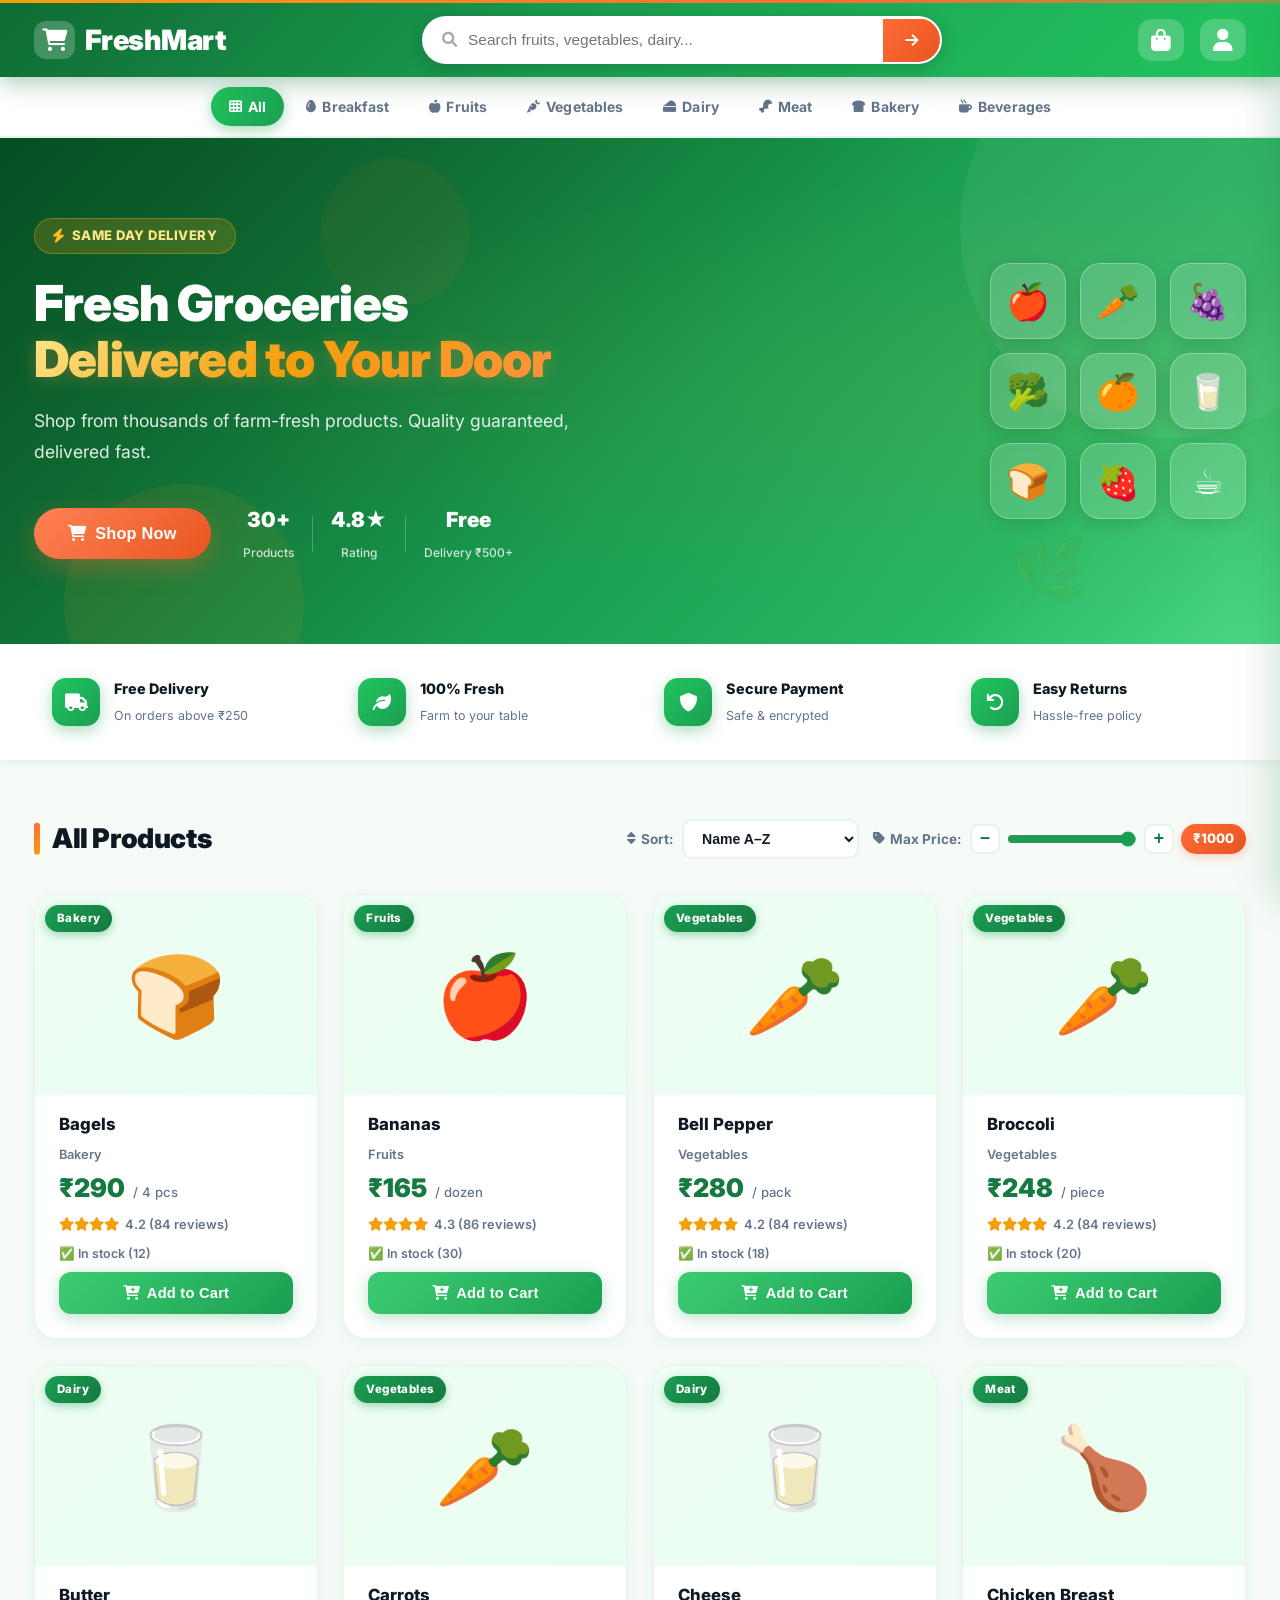
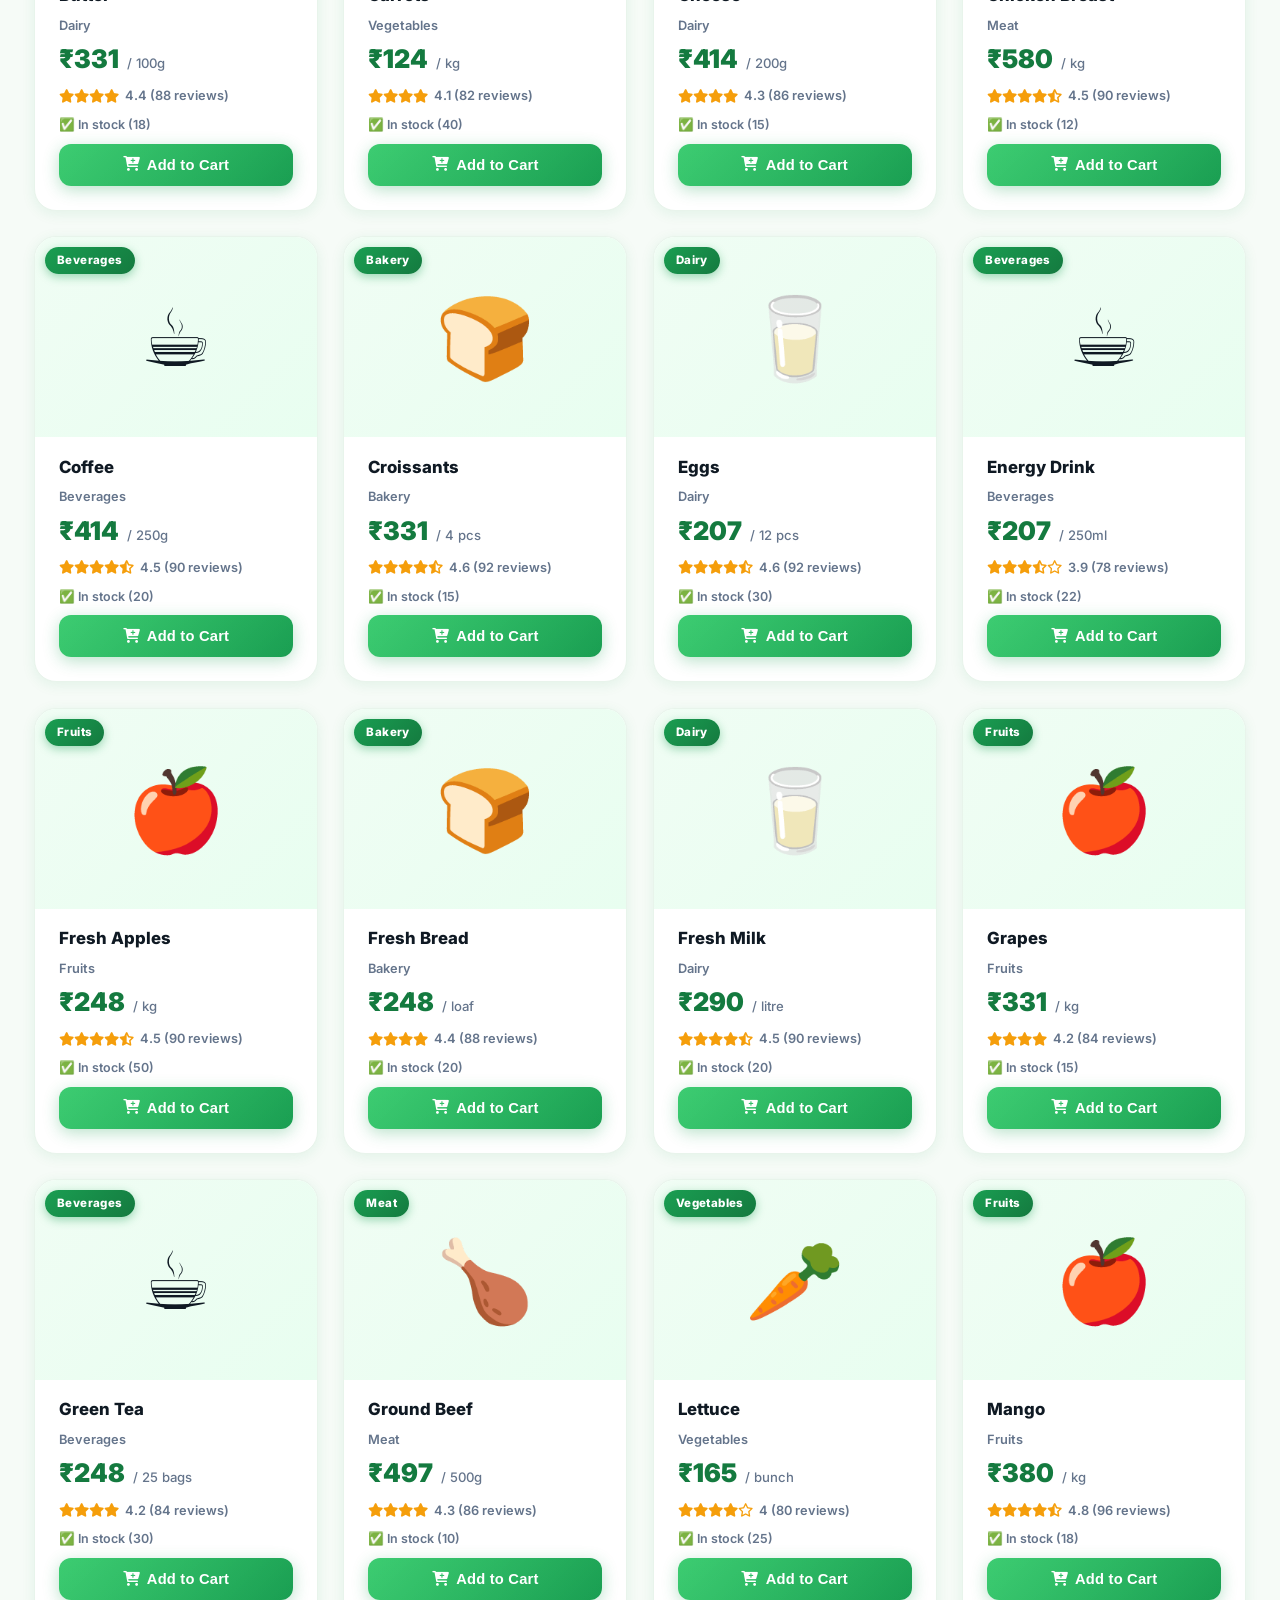
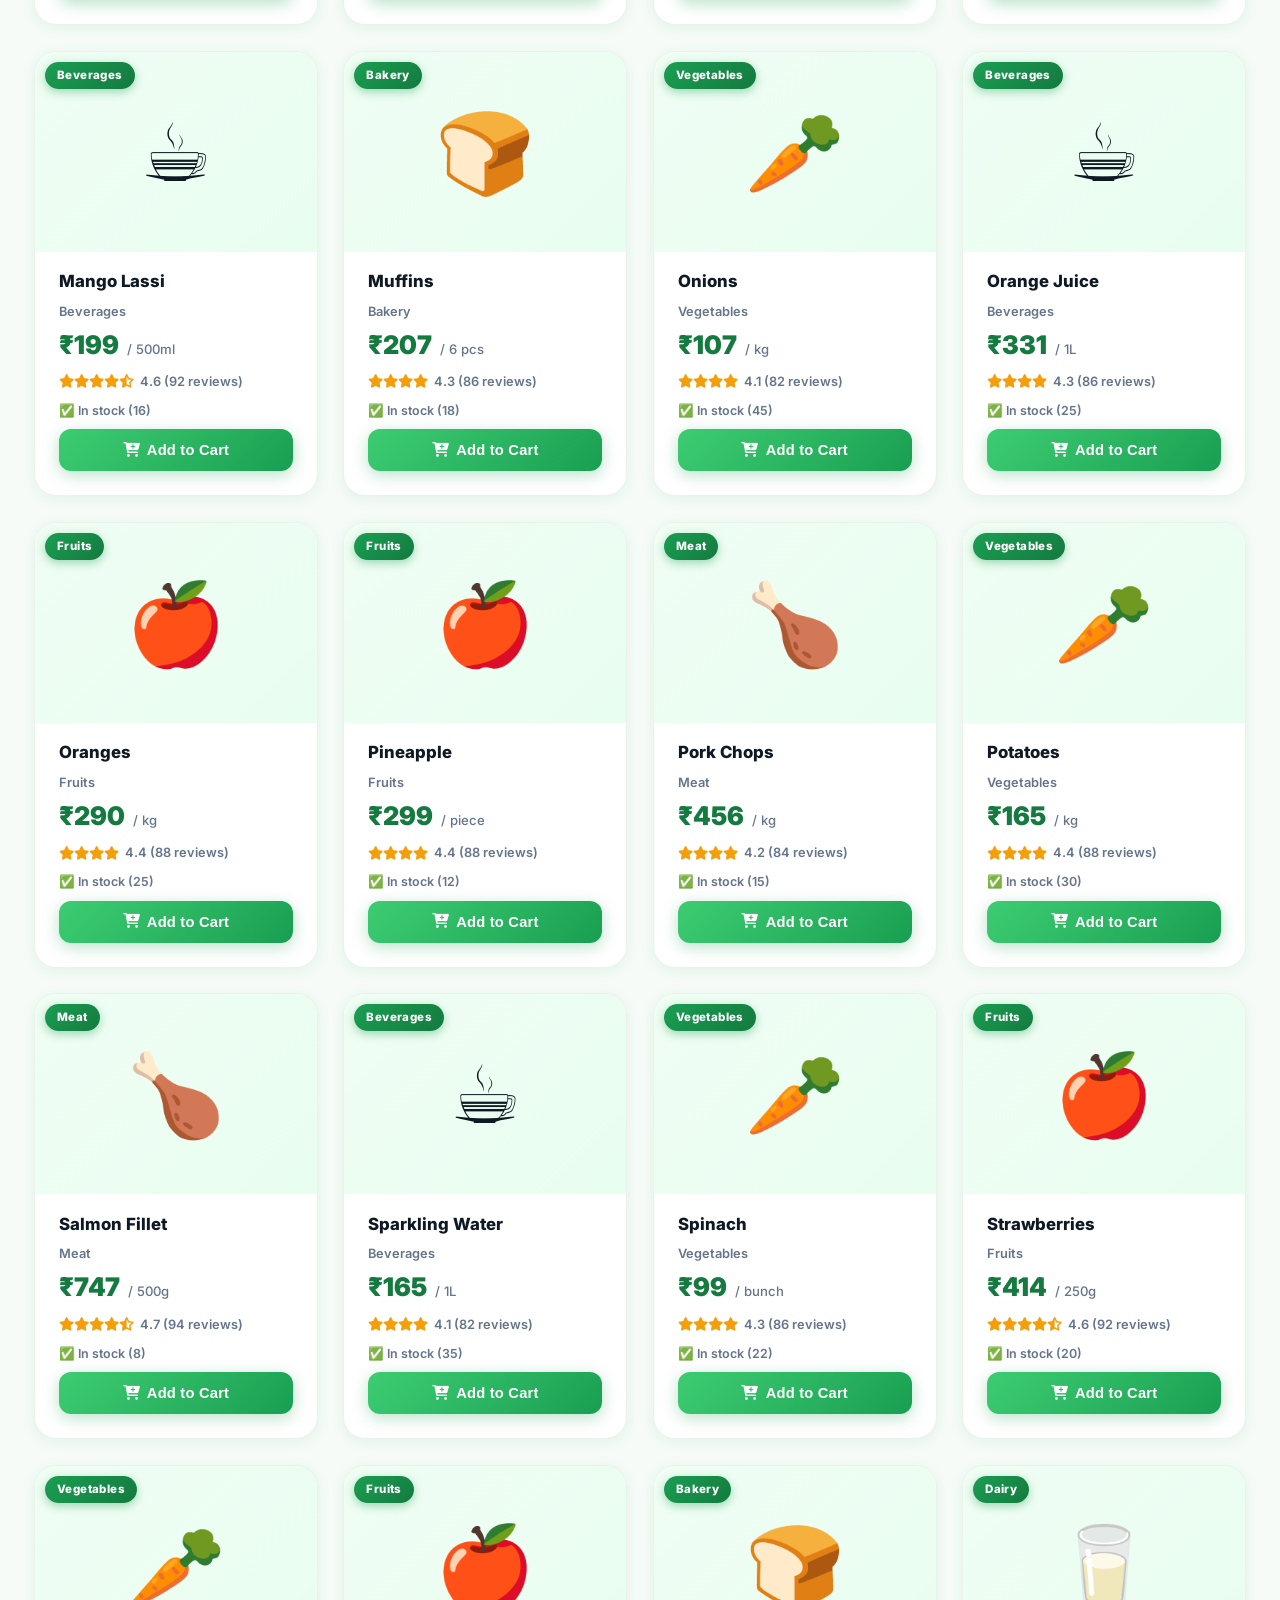
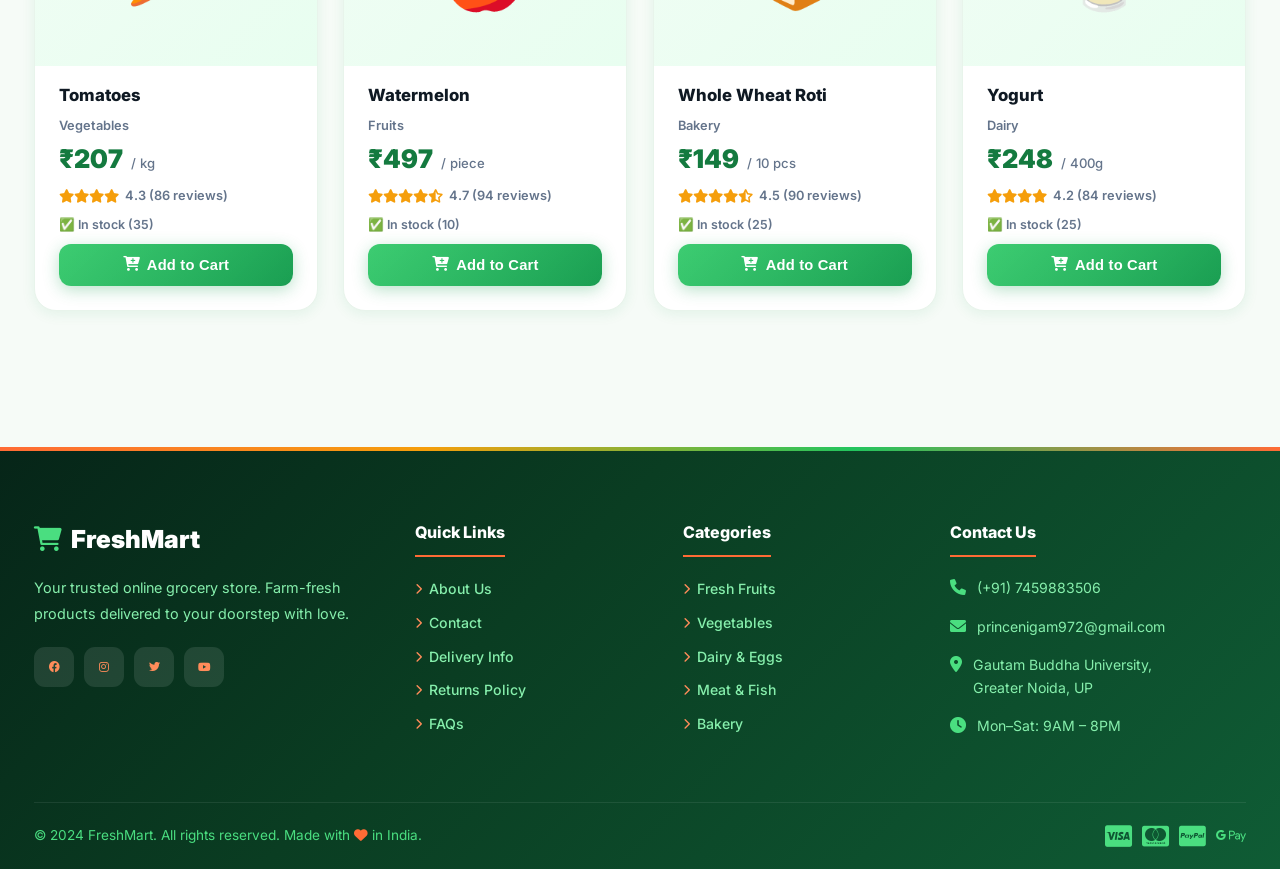
==== commit 04d5cc74: "fresh mart" ====
--- a/index.html
+++ b/index.html
@@ -104,7 +104,7 @@
                     <i class="fas fa-truck"></i>
                     <div>
                         <strong>Free Delivery</strong>
-                        <span>On orders above ₹500</span>
+                        <span>On orders above ₹250</span>
                     </div>
                 </div>
                 <div class="feature-item">
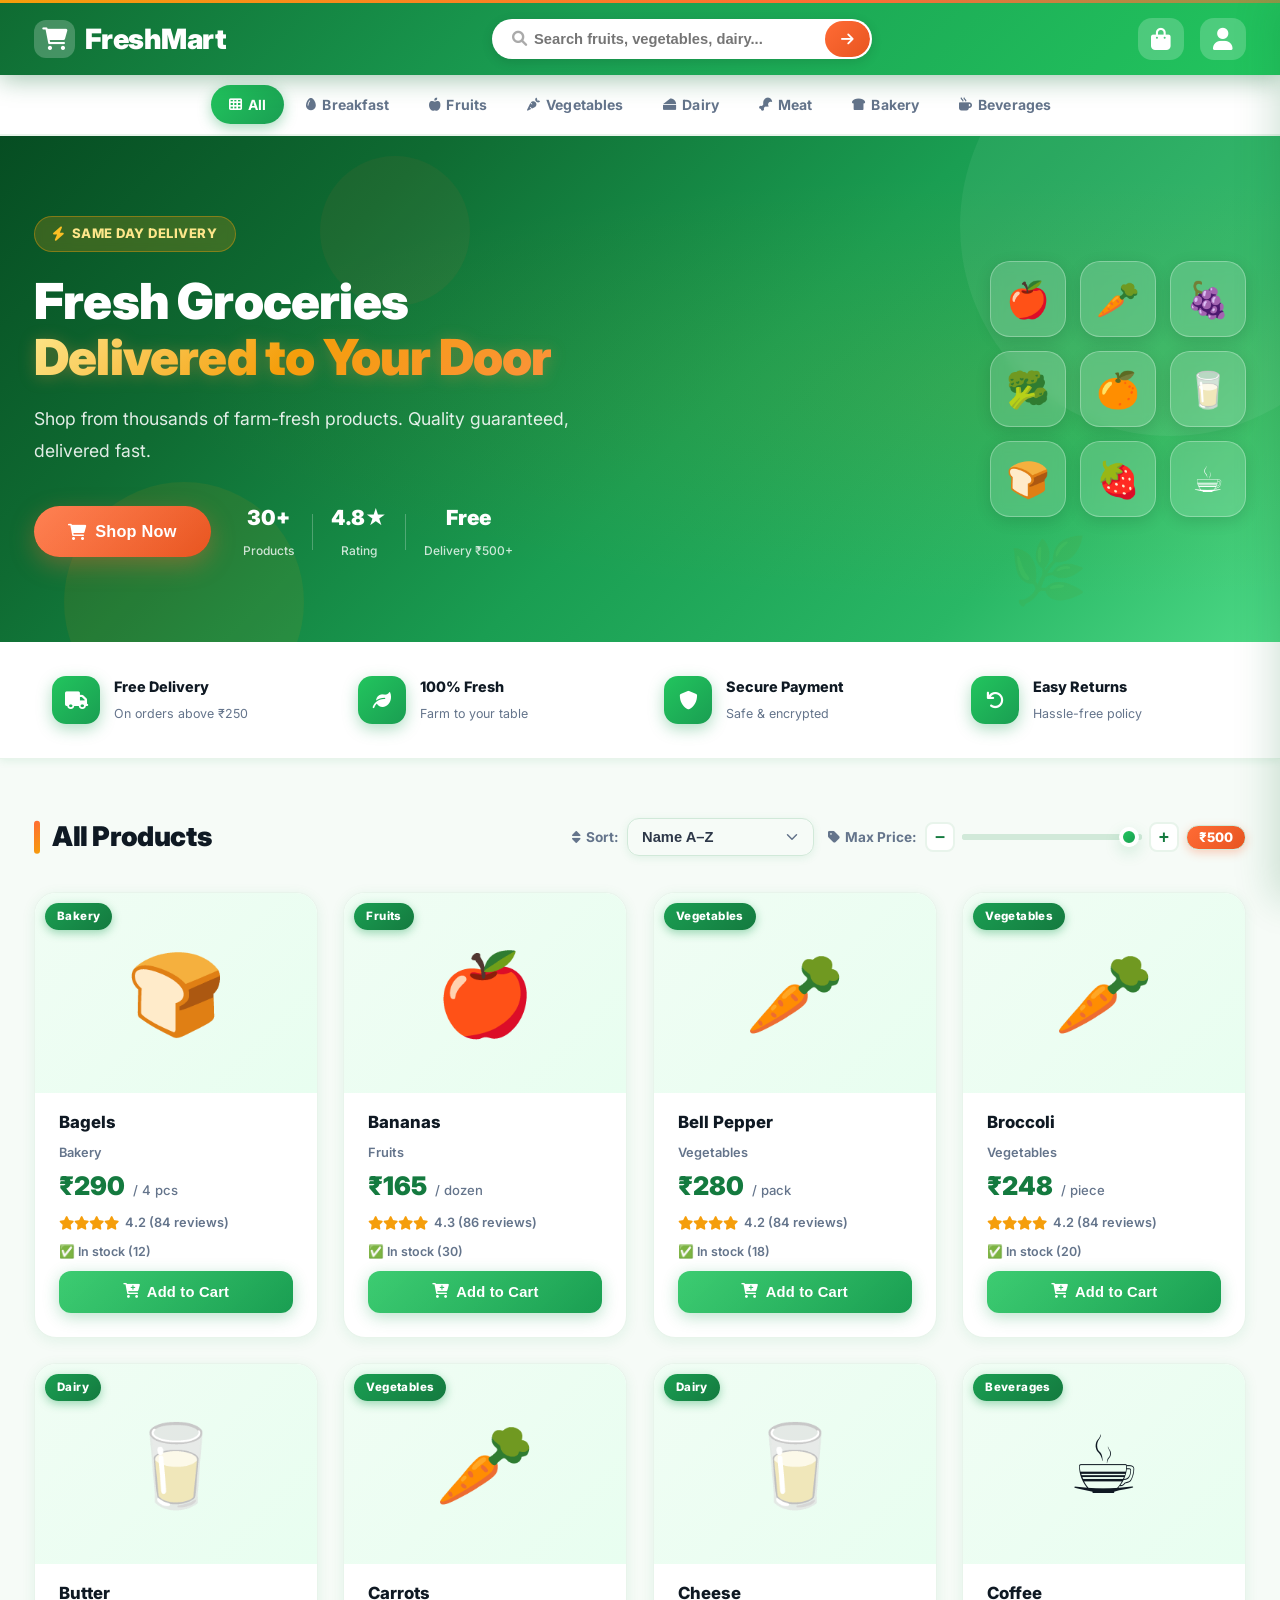
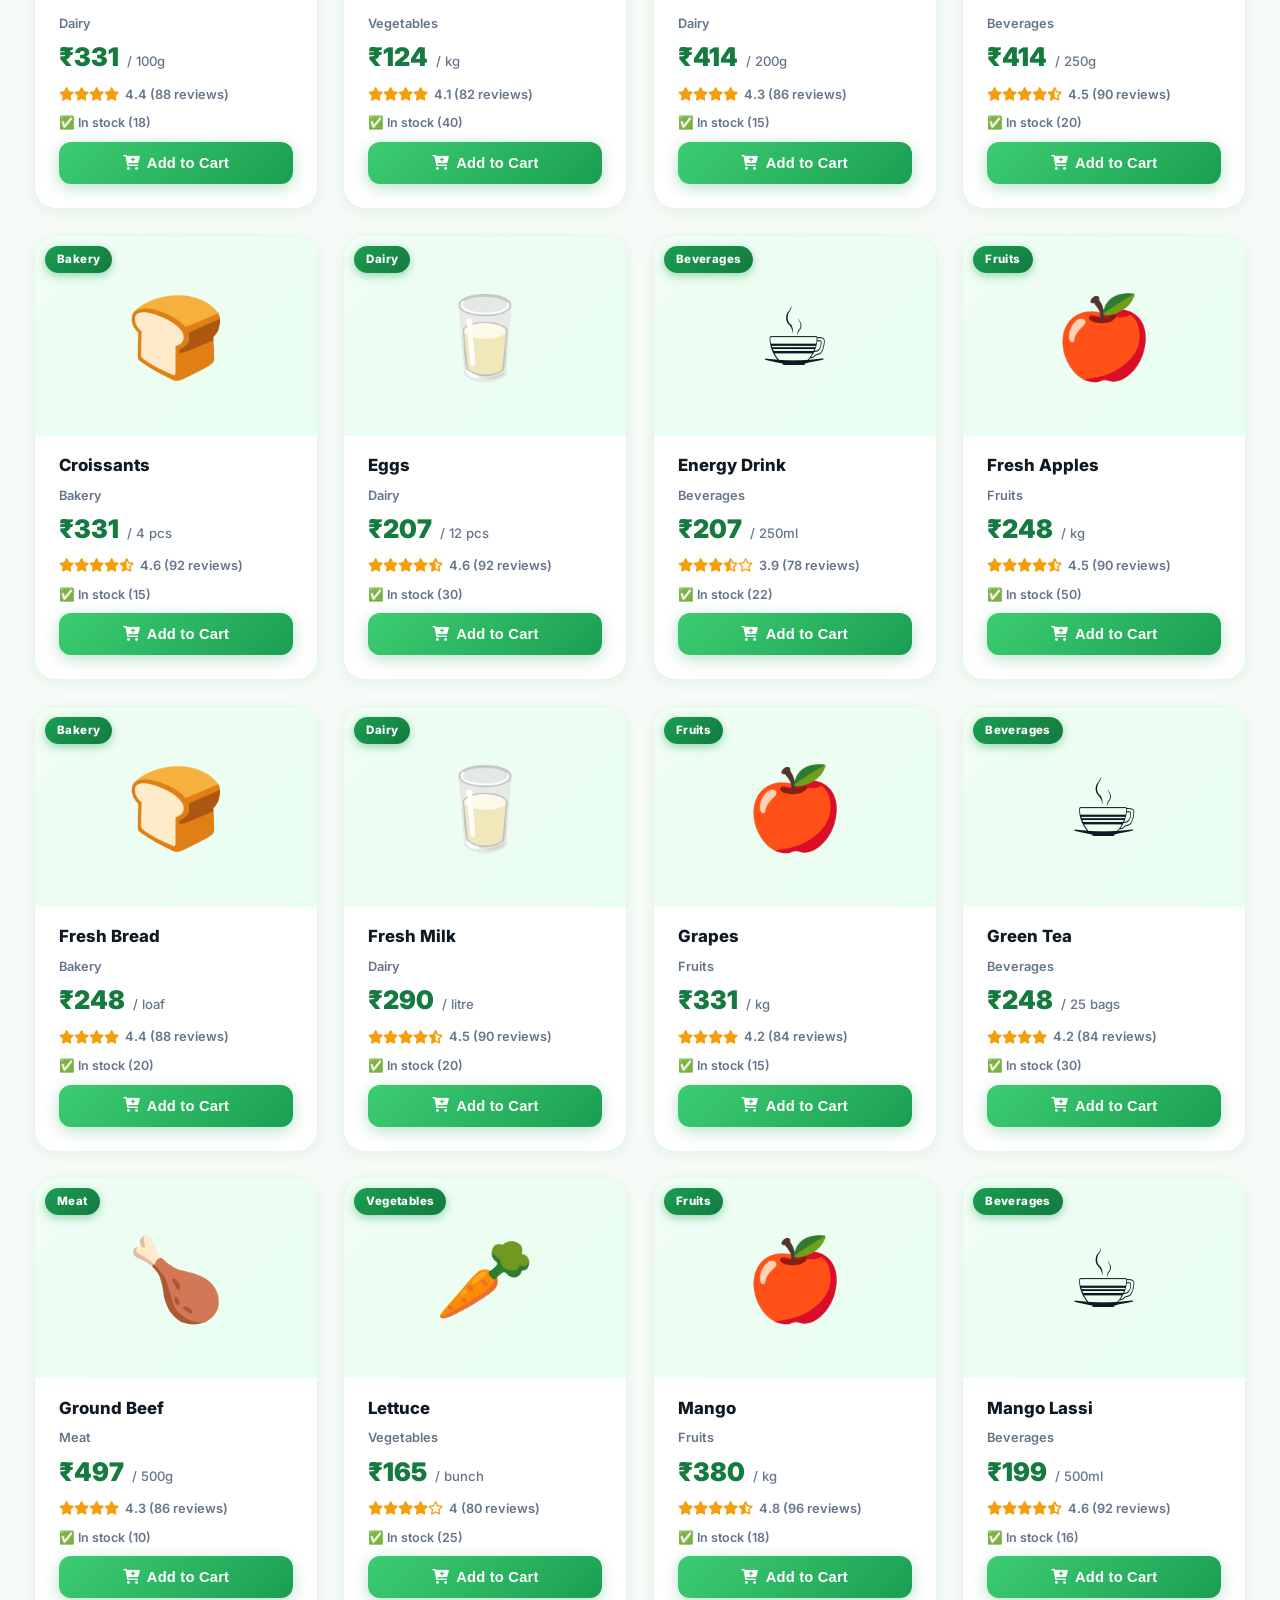
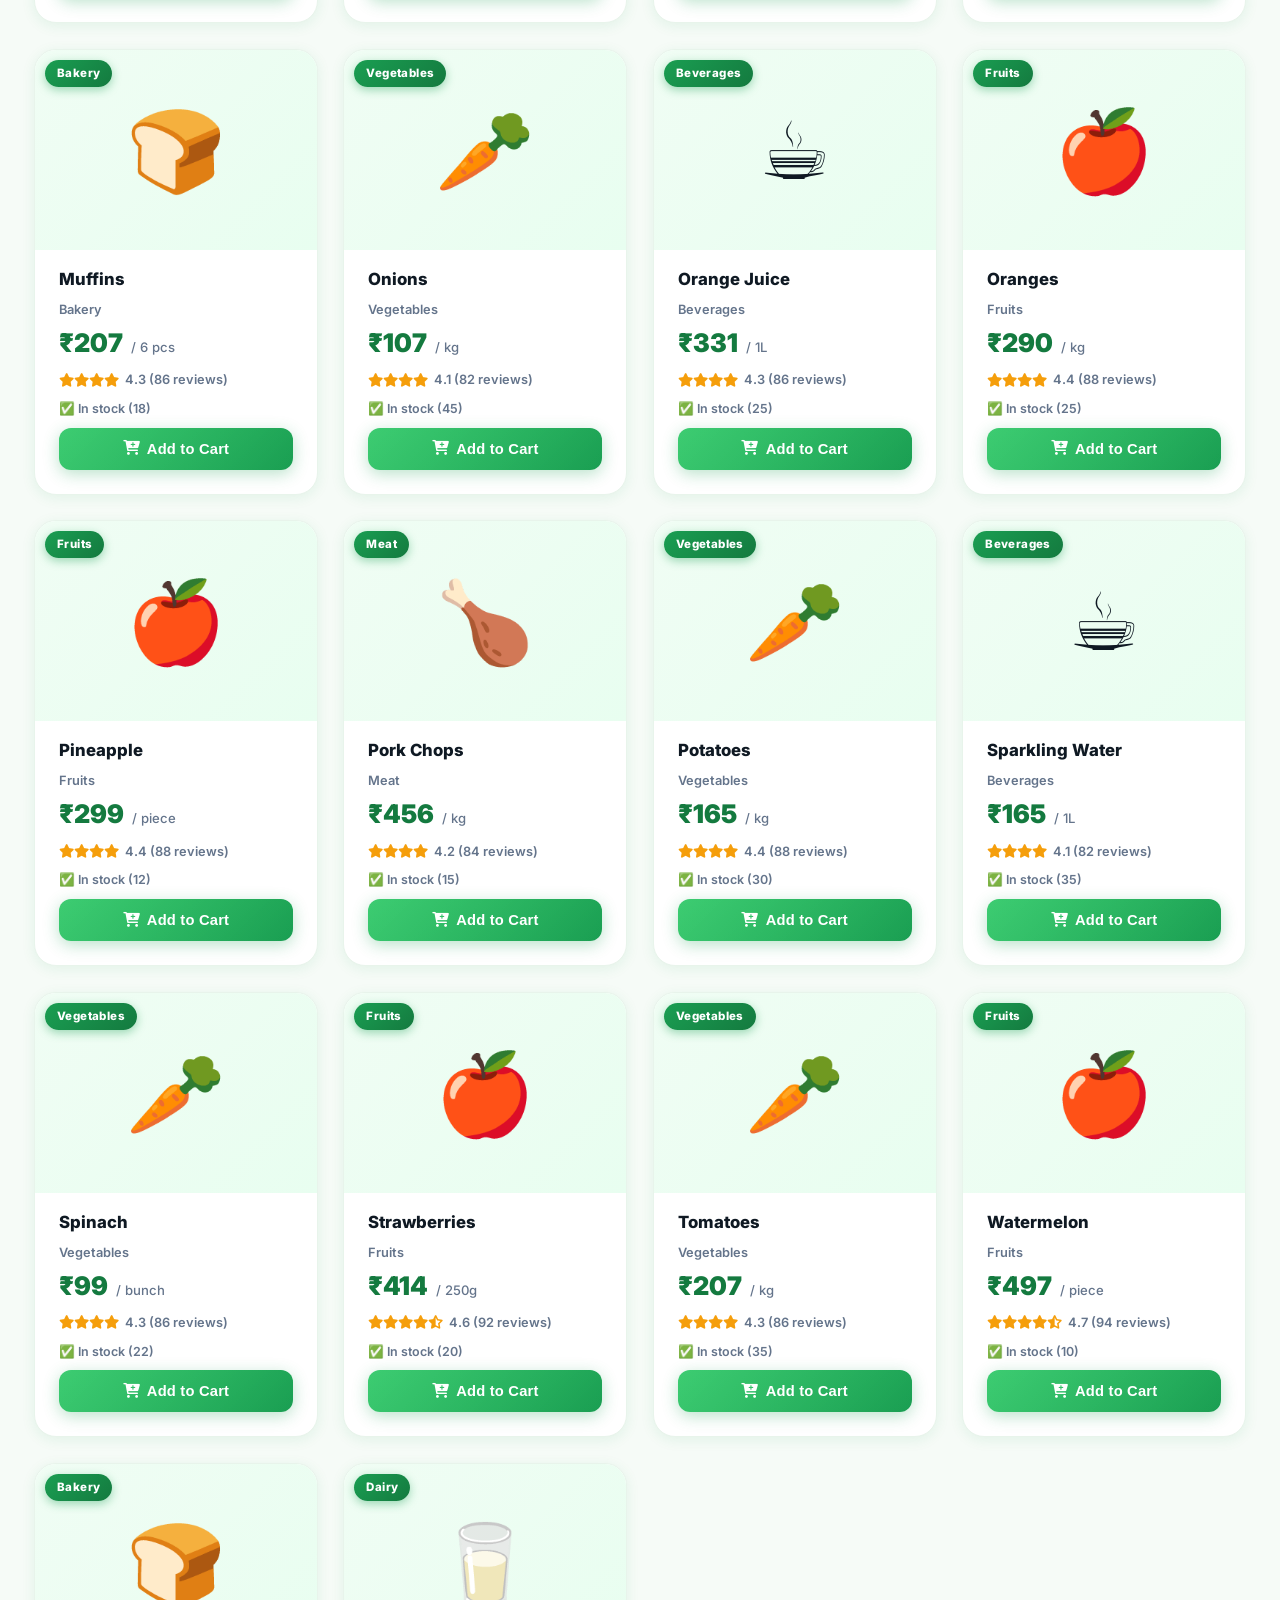
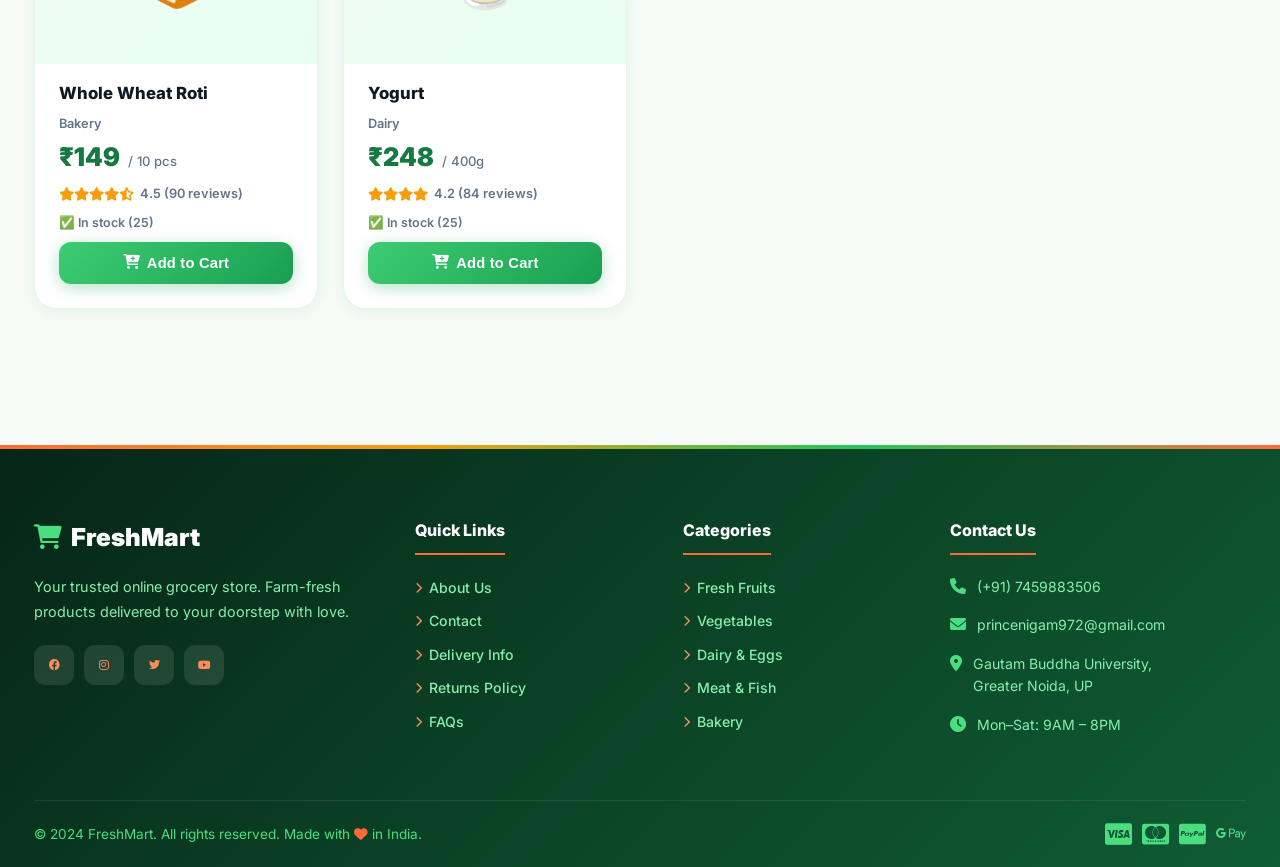
==== commit a6de720f: "fresh mart" ====
--- a/index.html
+++ b/index.html
@@ -151,9 +151,9 @@
                         <label for="priceRange"><i class="fas fa-tag"></i> Max Price:</label>
                         <div class="range-wrap">
                             <button type="button" class="price-step-btn" id="priceDecrBtn" aria-label="Decrease price">−</button>
-                            <input type="range" id="priceRange" min="1" max="1000" value="1000" step="10">
+                            <input type="range" id="priceRange" min="1" max="500" value="500" step="10">
                             <button type="button" class="price-step-btn" id="priceIncrBtn" aria-label="Increase price">+</button>
-                            <span id="priceValue" class="price-badge">₹1000</span>
+                            <span id="priceValue" class="price-badge">₹500</span>
                         </div>
                     </div>
                 </div>
--- a/styles.css
+++ b/styles.css
@@ -96,11 +96,11 @@
 
 /* Search */
 .search-bar {
-    flex:1; max-width:520px;
+    flex:1; max-width:380px;
     display:flex; align-items:center;
-    background:white; border-radius:50px;
+    background:white; border-radius:40px;
     overflow:hidden;
-    box-shadow:0 4px 18px rgba(0,0,0,.18);
+    box-shadow:0 3px 12px rgba(0,0,0,.12);
     border:2px solid transparent;
     transition:var(--transition);
 }
@@ -118,18 +118,18 @@
 .search-bar { position:relative; }
 
 .search-bar input {
-    flex:1; padding:13px 16px 13px 44px;
+    flex:1; padding:9px 12px 9px 40px;
     border:none; outline:none;
-    font-size:.97rem; color:var(--text);
-    background:transparent; font-weight:500;
+    font-size:.92rem; color:var(--text);
+    background:transparent; font-weight:600;
 }
 
 .search-btn {
     background:linear-gradient(135deg,var(--coral),var(--coral-dark));
     color:white; border:none;
-    padding:13px 22px; cursor:pointer;
-    transition:var(--transition); font-size:.95rem;
-    font-weight:700;
+    padding:10px 16px; cursor:pointer;
+    transition:var(--transition); font-size:.9rem;
+    font-weight:700; border-radius:28px;
 }
 
 .search-btn:hover {
@@ -473,11 +473,65 @@
     box-shadow:0 0 0 3px rgba(34,197,94,.12);
 }
 
+/* Enhanced styling for the sort select to make it more aesthetic */
+#sortSelect {
+    padding:10px 40px 10px 14px;
+    border-radius:12px;
+    border:1px solid var(--border-2);
+    background:linear-gradient(180deg, var(--surface), #fbfff9);
+    box-shadow: var(--shadow-sm);
+    font-weight:700; color:var(--text-2); font-size:.92rem;
+    cursor:pointer; transition:var(--transition);
+    -webkit-appearance:none; -moz-appearance:none; appearance:none;
+    background-image: url("data:image/svg+xml;utf8,<svg xmlns='http://www.w3.org/2000/svg' width='18' height='18' viewBox='0 0 24 24' fill='none' stroke='%2364748b' stroke-width='2' stroke-linecap='round' stroke-linejoin='round'><polyline points='6 9 12 15 18 9'/></svg>");
+    background-repeat:no-repeat;
+    background-position:right 12px center;
+    background-size:18px;
+}
+
+#sortSelect:focus {
+    outline:none; border-color:var(--green-dark);
+    box-shadow:0 6px 20px rgba(34,197,94,.14);
+    transform:translateY(-1px);
+}
+
 .range-wrap { display:flex; align-items:center; gap:7px; }
 
 #priceRange {
-    width:130px; accent-color:var(--green);
-    cursor:pointer;
+    width:180px; height:6px; cursor:pointer;
+    -webkit-appearance:none; appearance:none; background:linear-gradient(90deg,var(--green) 0%, var(--border-2) 0%);
+    border-radius:999px; position:relative; transition:var(--transition);
+}
+
+/* WebKit track */
+#priceRange::-webkit-slider-runnable-track {
+    height:6px; border-radius:999px;
+    background:linear-gradient(90deg,var(--green) 0%, var(--border-2) 0%);
+}
+#priceRange::-webkit-slider-thumb {
+    -webkit-appearance:none; appearance:none; margin-top:-7px;
+    width:20px; height:20px; border-radius:50%; background:linear-gradient(135deg,var(--green-light),var(--green));
+    border:4px solid white; box-shadow:0 6px 16px rgba(26,158,82,.18);
+    transition:transform .18s ease, box-shadow .18s ease;
+}
+#priceRange:active::-webkit-slider-thumb { transform:scale(1.06); box-shadow:0 10px 26px rgba(26,158,82,.22); }
+
+/* Firefox */
+#priceRange::-moz-range-track { height:6px; border-radius:999px; background:linear-gradient(90deg,var(--green) 0%, var(--border-2) 0%); }
+#priceRange::-moz-range-thumb {
+    width:20px; height:20px; border-radius:50%; background:linear-gradient(135deg,var(--green-light),var(--green));
+    border:4px solid white; box-shadow:0 6px 16px rgba(26,158,82,.18);
+}
+
+/* Show filled portion using background-size updated via JS — fallback gradient */
+#priceRange[style] { background-size: var(--fill, 100%) 100%; }
+
+.price-badge {
+    background:linear-gradient(135deg,#ffffff, #f6fff6);
+    border:1px solid var(--border-2);
+    padding:4px 8px; border-radius:8px; font-weight:800; color:var(--green-dark);
+    box-shadow:var(--shadow-sm); font-size:.84rem; display:inline-block;
+    min-width:56px; text-align:center; line-height:1.1;
 }
 
 .price-step-btn {
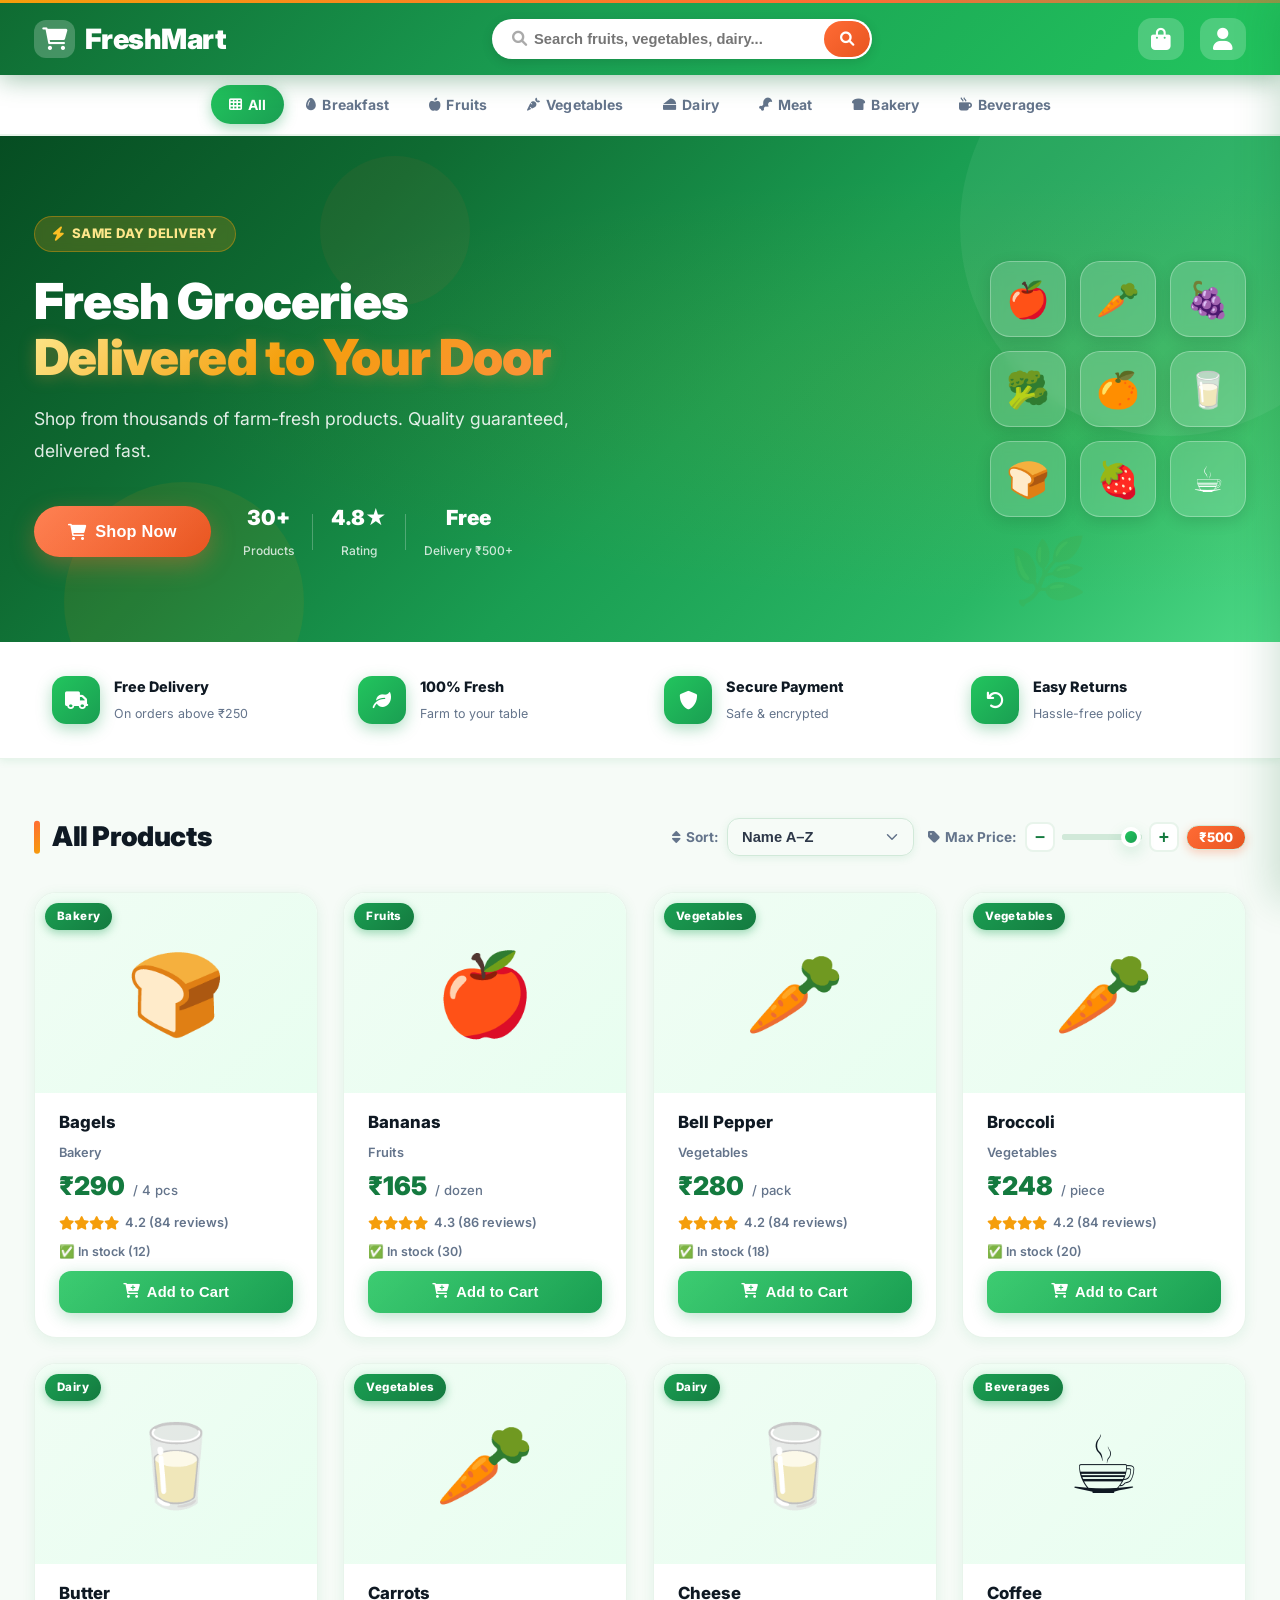
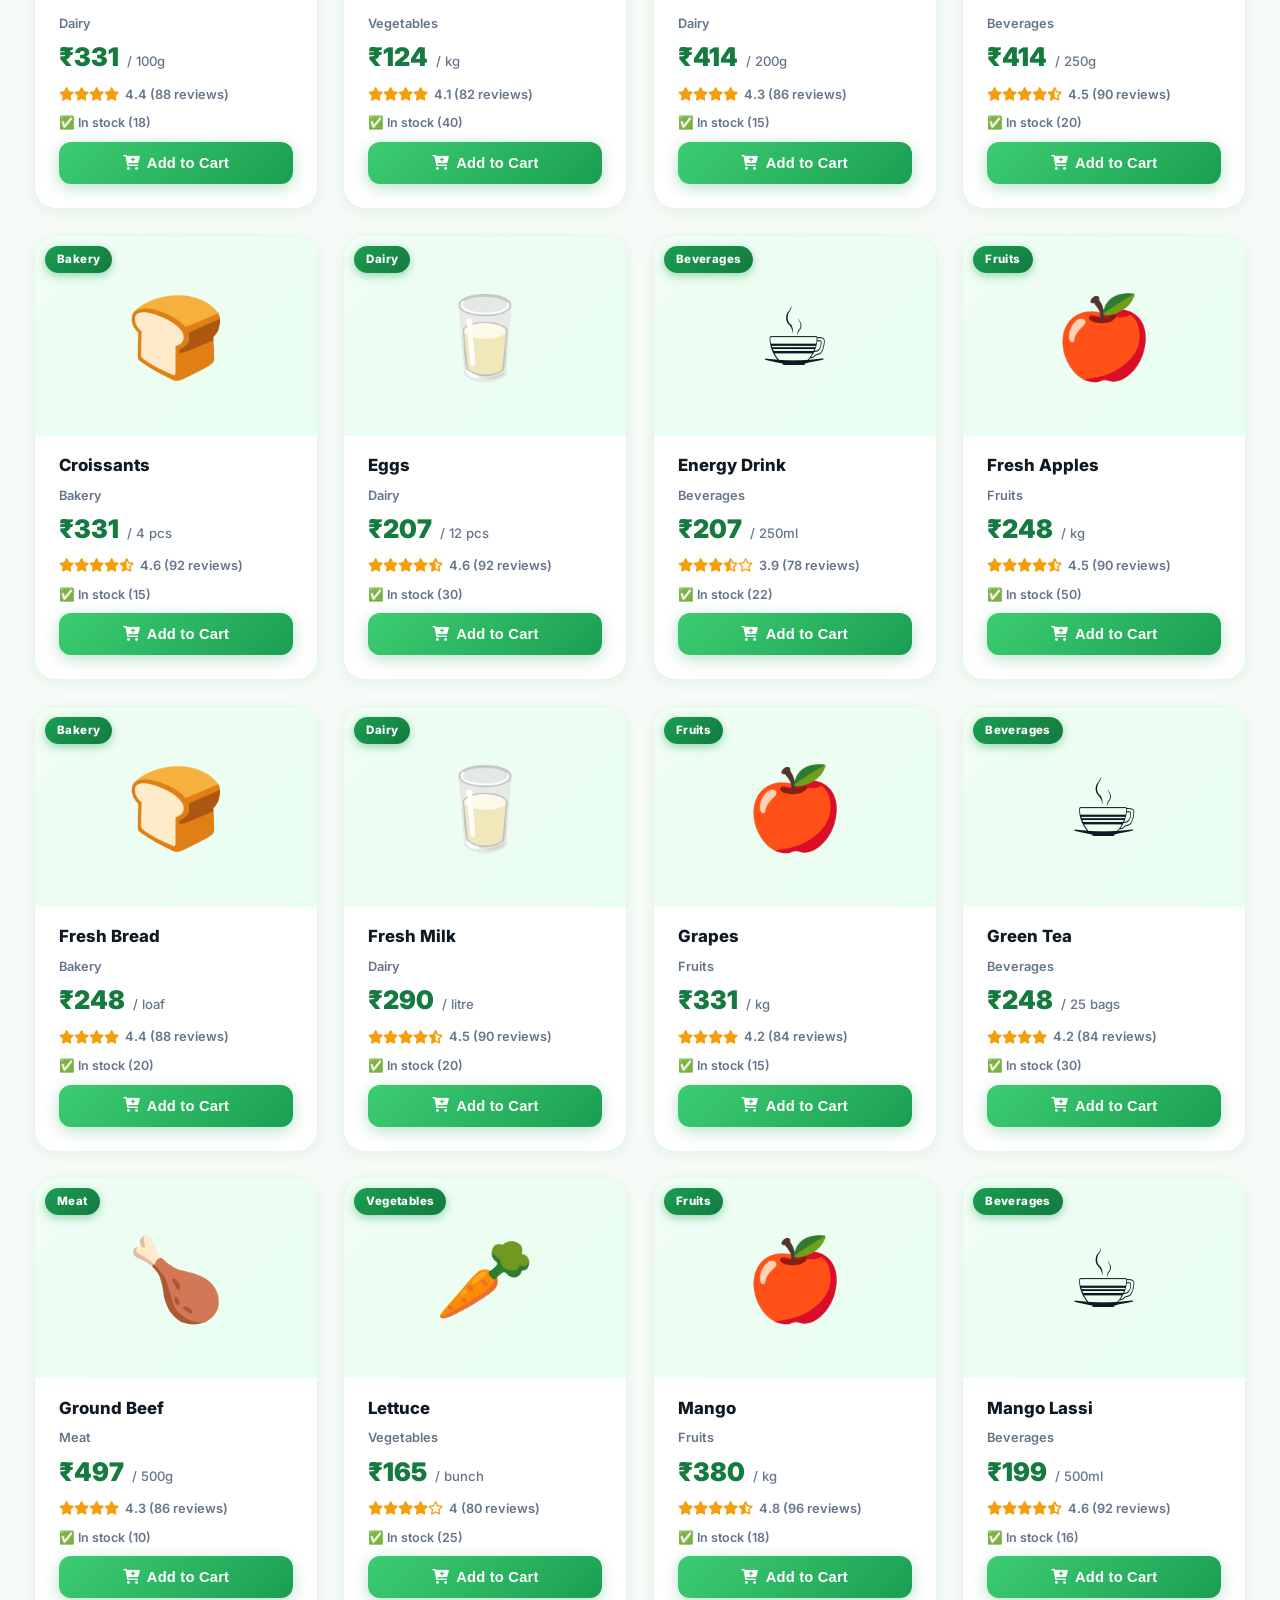
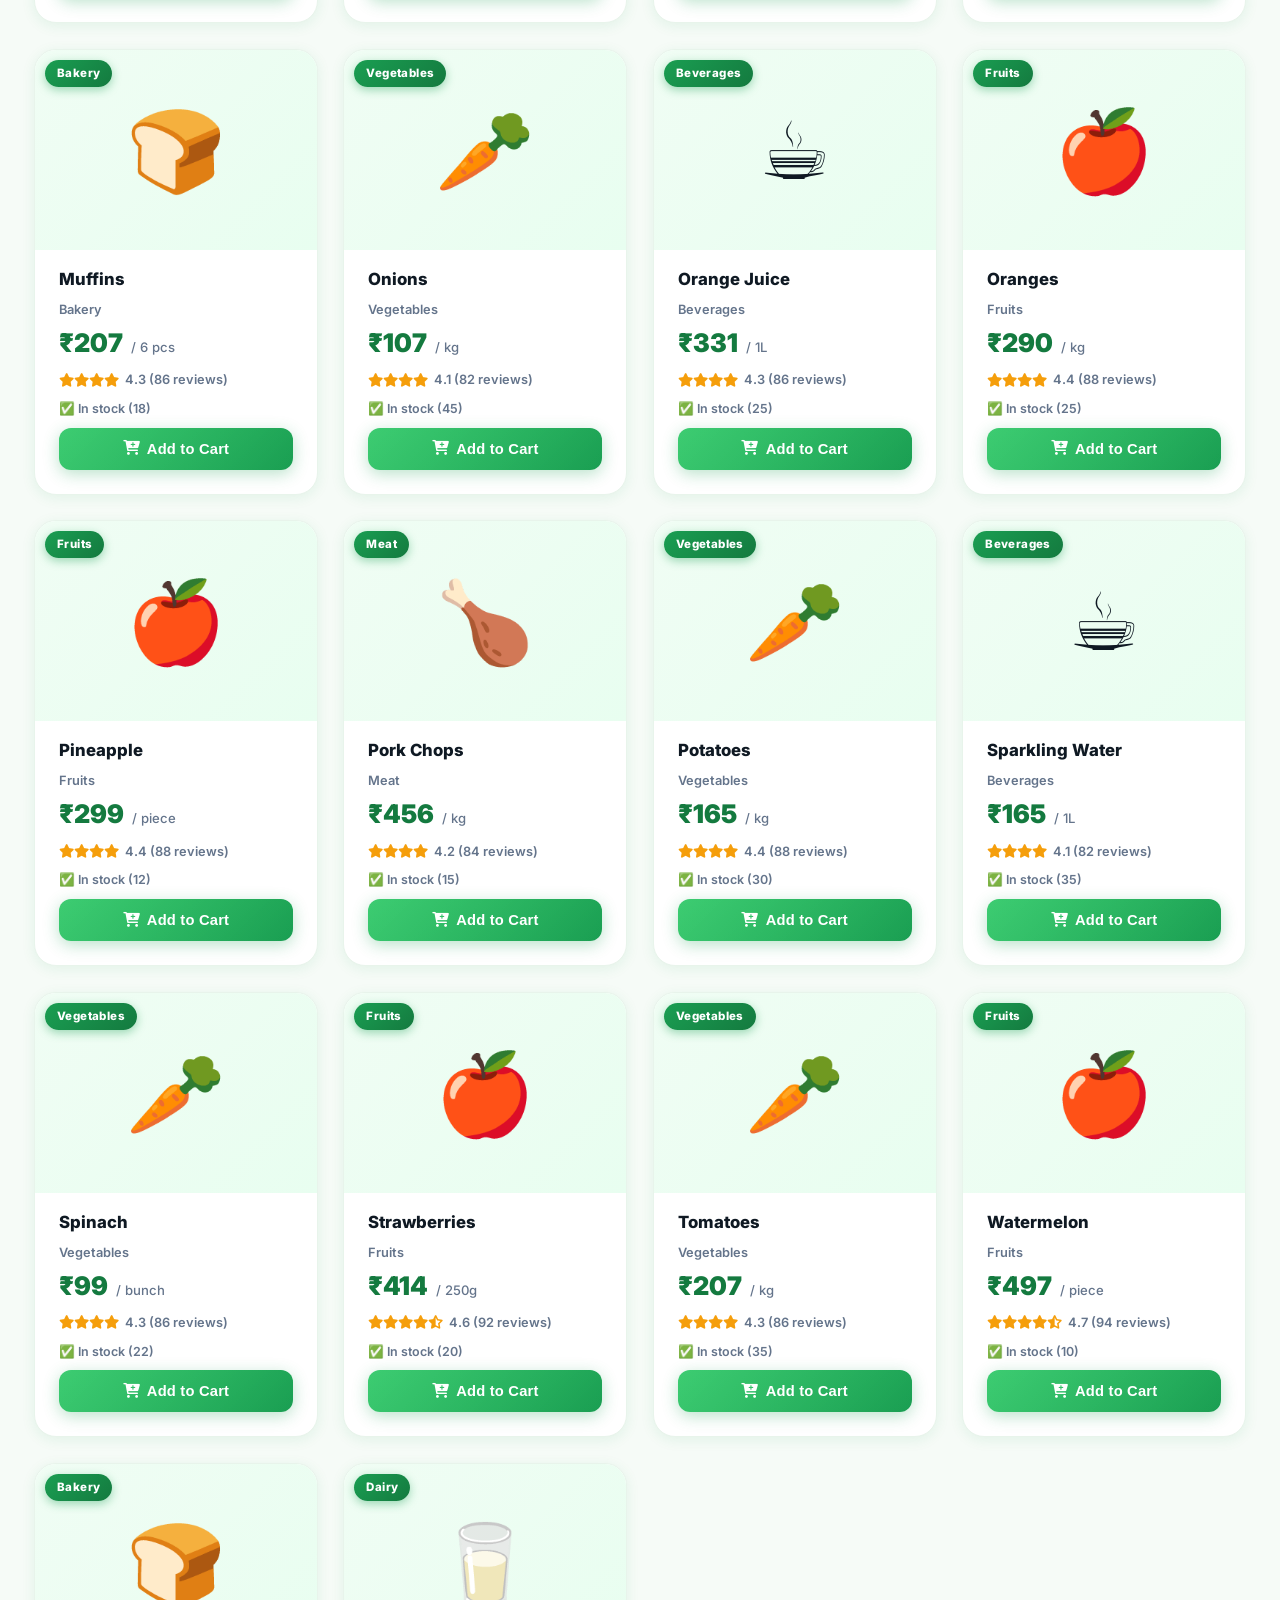
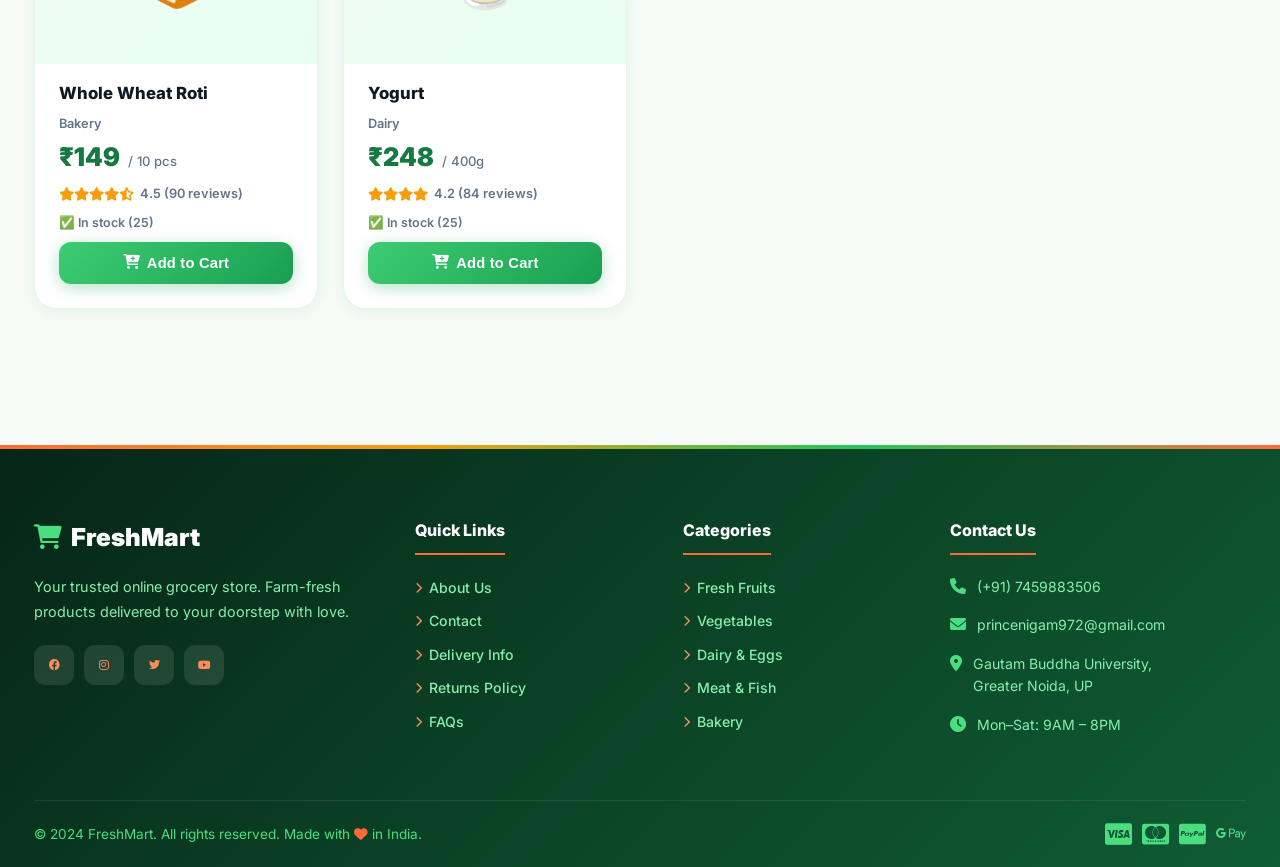
==== commit fecd6c88: "fresh mart" ====
--- a/index.html
+++ b/index.html
@@ -20,7 +20,7 @@
                 <div class="search-bar">
                     <i class="fas fa-search search-icon"></i>
                     <input type="text" id="searchInput" placeholder="Search fruits, vegetables, dairy...">
-                    <button type="button" class="search-btn" aria-label="Search"><i class="fas fa-arrow-right"></i></button>
+                    <button type="button" class="search-btn" aria-label="Search"><i class="fas fa-search"></i></button>
                 </div>
 
                 <div class="header-actions">
--- a/styles.css
+++ b/styles.css
@@ -498,7 +498,7 @@
 .range-wrap { display:flex; align-items:center; gap:7px; }
 
 #priceRange {
-    width:180px; height:6px; cursor:pointer;
+    width: 80px; height:6px; cursor:pointer;
     -webkit-appearance:none; appearance:none; background:linear-gradient(90deg,var(--green) 0%, var(--border-2) 0%);
     border-radius:999px; position:relative; transition:var(--transition);
 }
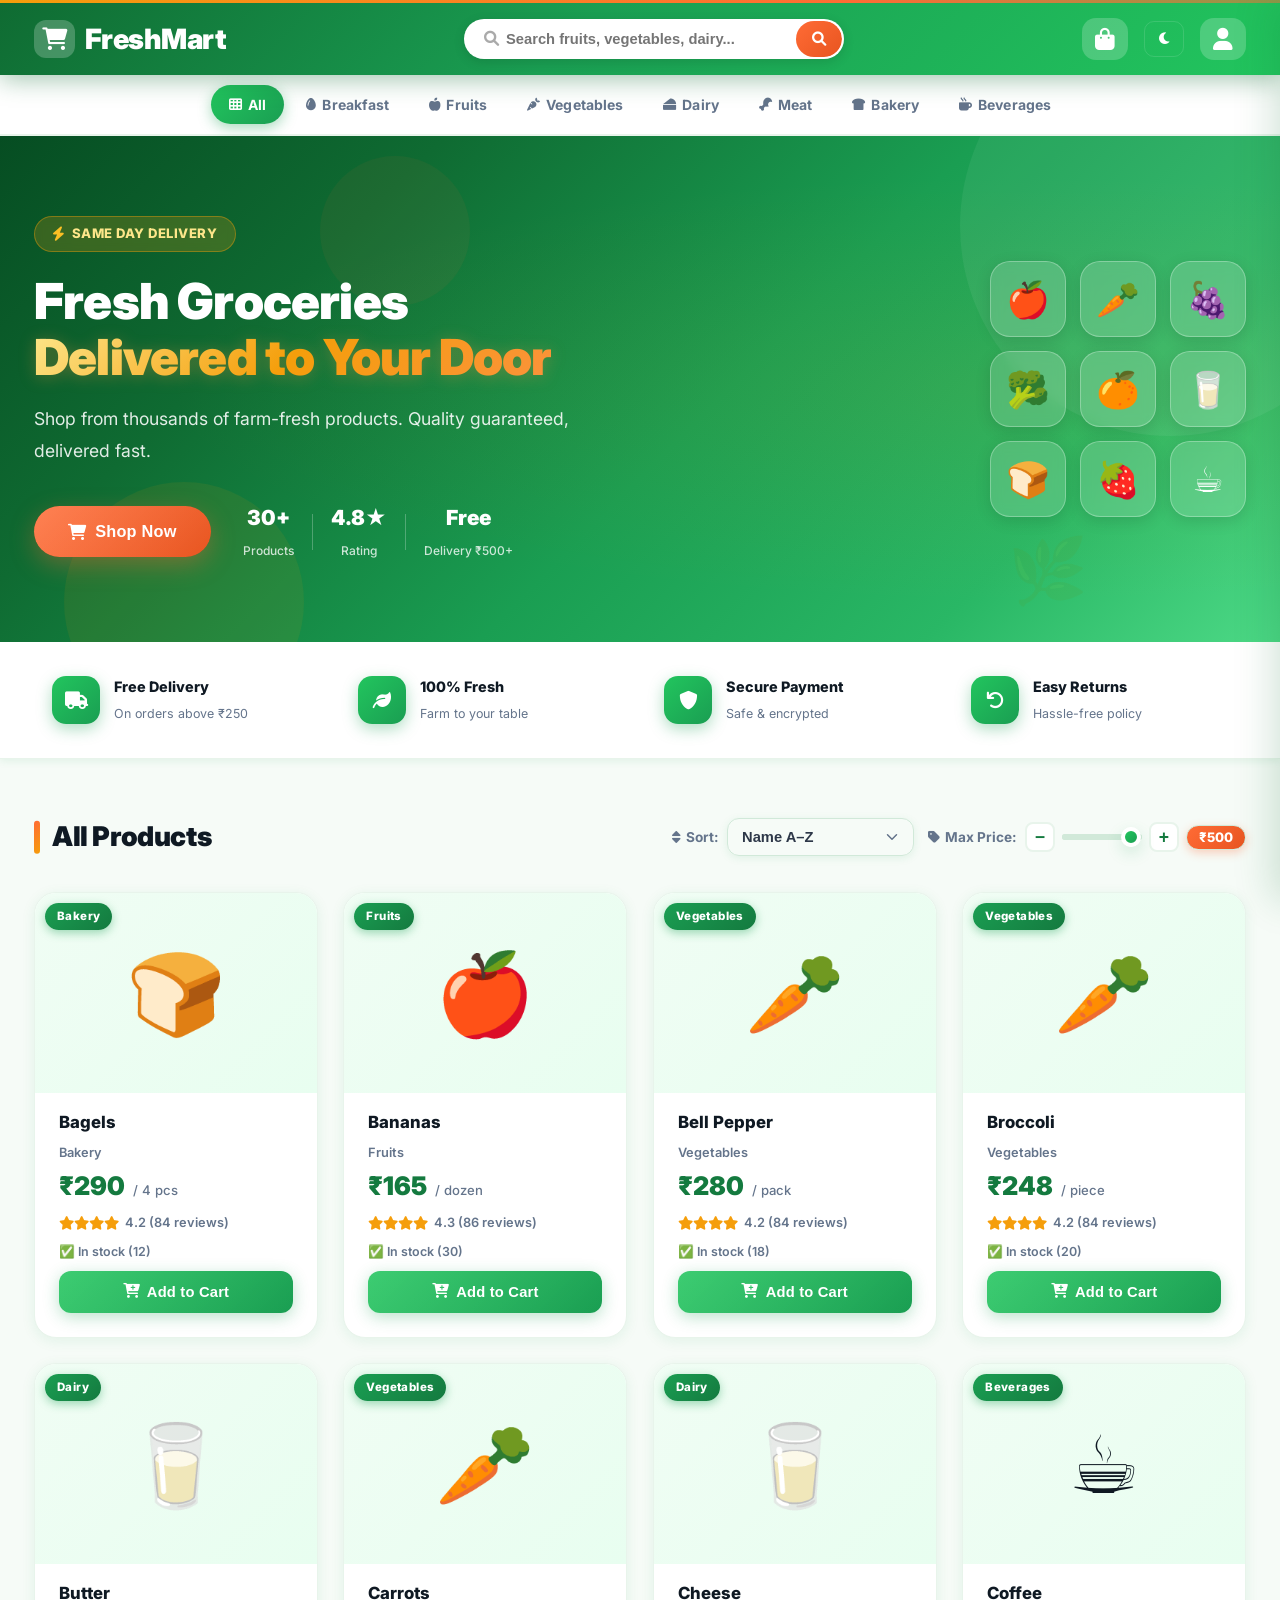
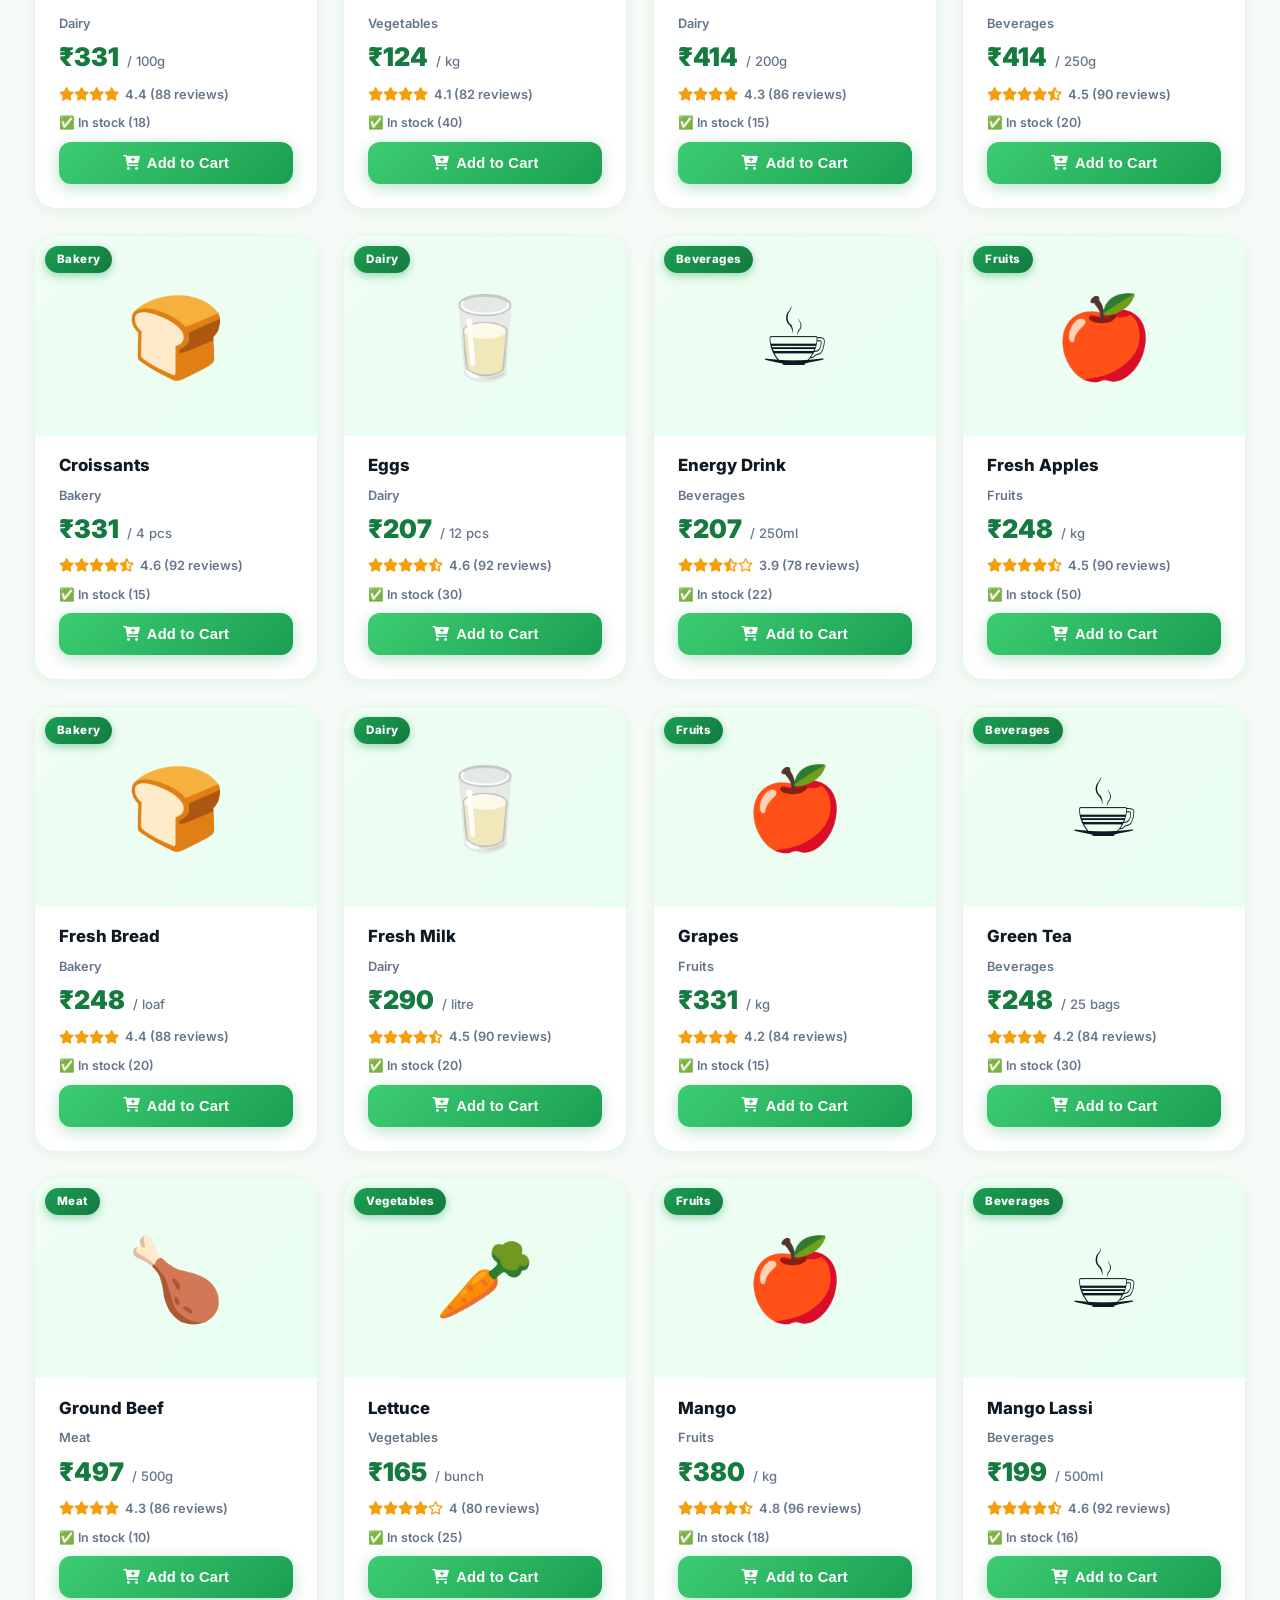
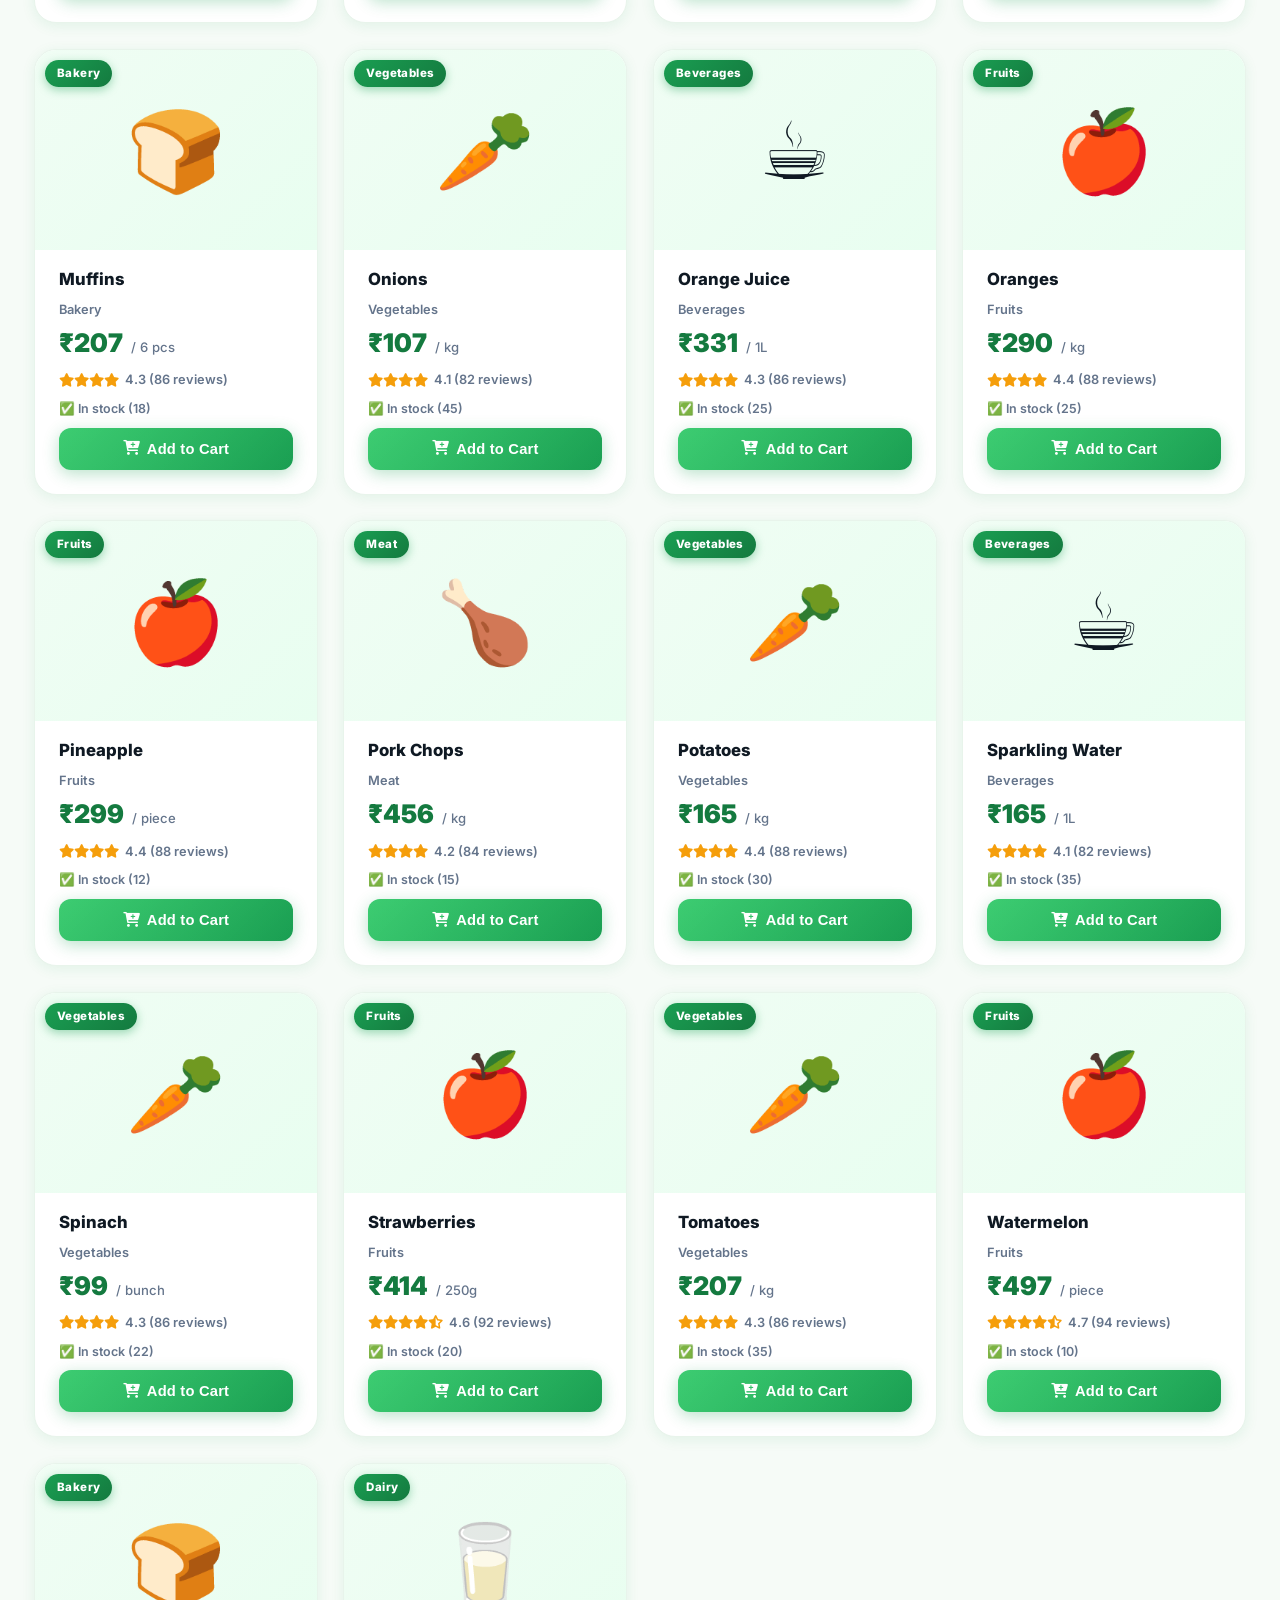
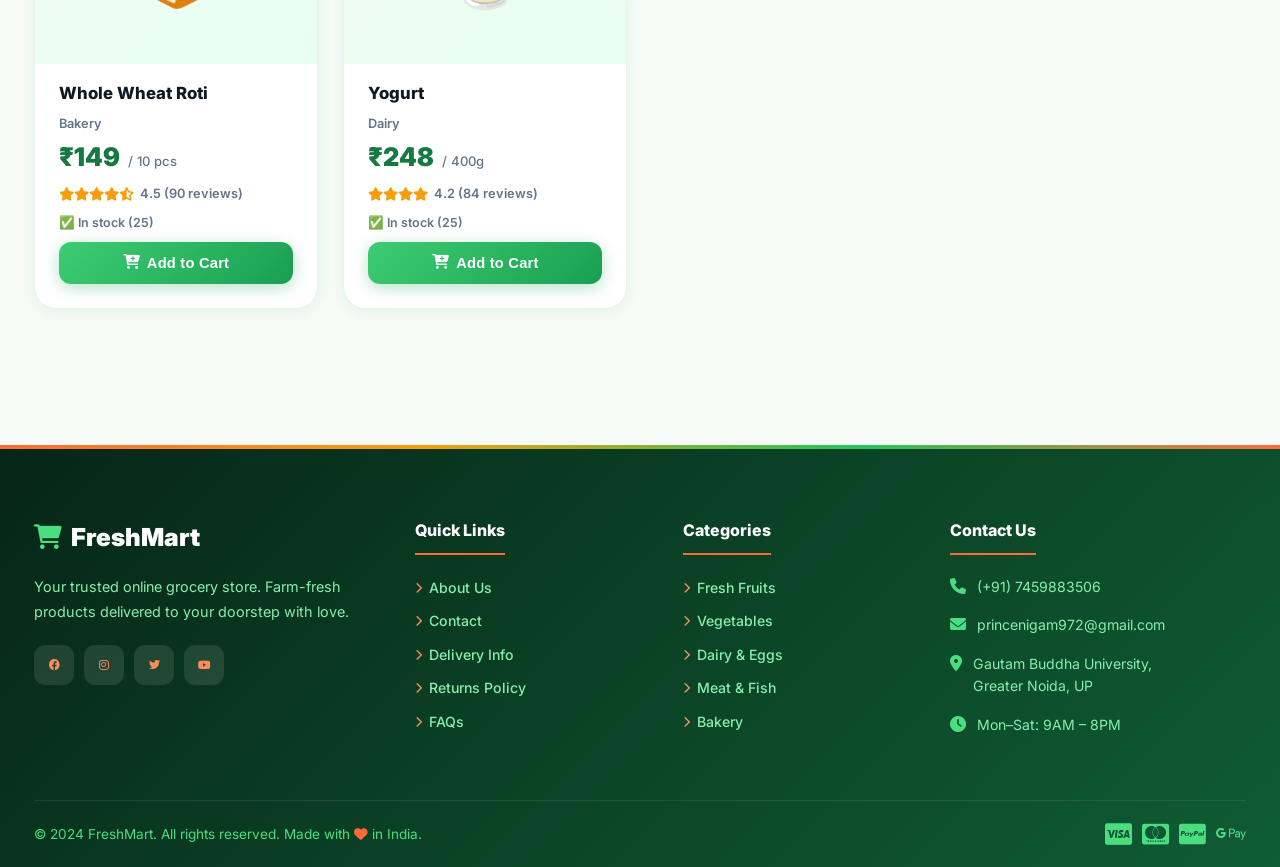
==== commit f5724929: "fresh mart" ====
--- a/index.html
+++ b/index.html
@@ -27,6 +27,9 @@
                     <button type="button" class="cart-icon" id="cartIcon" title="Shopping Cart" aria-label="Open shopping cart">
                         <i class="fas fa-shopping-bag"></i>
                         <span class="cart-count" id="cartCount">0</span>
+                    </button>
+                    <button type="button" class="header-btn theme-toggle" id="themeToggle" title="Toggle theme" aria-label="Toggle theme">
+                        <i class="fas fa-moon" id="themeToggleIcon"></i>
                     </button>
                     <!-- User area — filled by JS -->
                     <div class="user-area" id="userArea">
--- a/styles.css
+++ b/styles.css
@@ -41,6 +41,24 @@
     --transition:   all .28s cubic-bezier(.4,0,.2,1);
 }
 
+/* Dark theme overrides */
+:root[data-theme="dark"] {
+    --bg:           #0b0d0f;
+    --surface:      #0f1113;
+    --text:         #e6eef0;
+    --text-2:       #cfe8dd;
+    --text-muted:   #94a3b8;
+    --border:       #111317;
+    --border-2:     #1a2226;
+    --green:        #21b573;
+    --green-dark:   #14a165;
+    --green-light:  #42c57f;
+    --bg-overlay:   rgba(0,0,0,.6);
+}
+
+/* Support toggling via attribute on html element */
+html[data-theme="dark"] body { background:var(--bg); color:var(--text); }
+
 html { scroll-behavior:smooth; }
 
 body {
@@ -138,6 +156,11 @@
 
 /* Header actions */
 .header-actions { display:flex; align-items:center; gap:16px; }
+
+/* Theme toggle button */
+.theme-toggle { display:inline-flex; align-items:center; gap:8px; cursor:pointer; background:transparent; border:1.5px solid rgba(255,255,255,.12); padding:8px 10px; border-radius:10px; color:white; transition:var(--transition); }
+.theme-toggle i { width:18px; height:18px; display:inline-flex; align-items:center; justify-content:center; }
+.theme-toggle:hover { transform:translateY(-2px); }
 
 .cart-icon {
     position:relative; cursor:pointer;
@@ -1348,7 +1371,7 @@
 }
 
 .user-name-label {
-    font-weight:800; font-size:.88rem; color:white;
+    font-weight:800; font-size:.88rem; color:var(--text);
     max-width:90px; overflow:hidden;
     text-overflow:ellipsis; white-space:nowrap;
 }
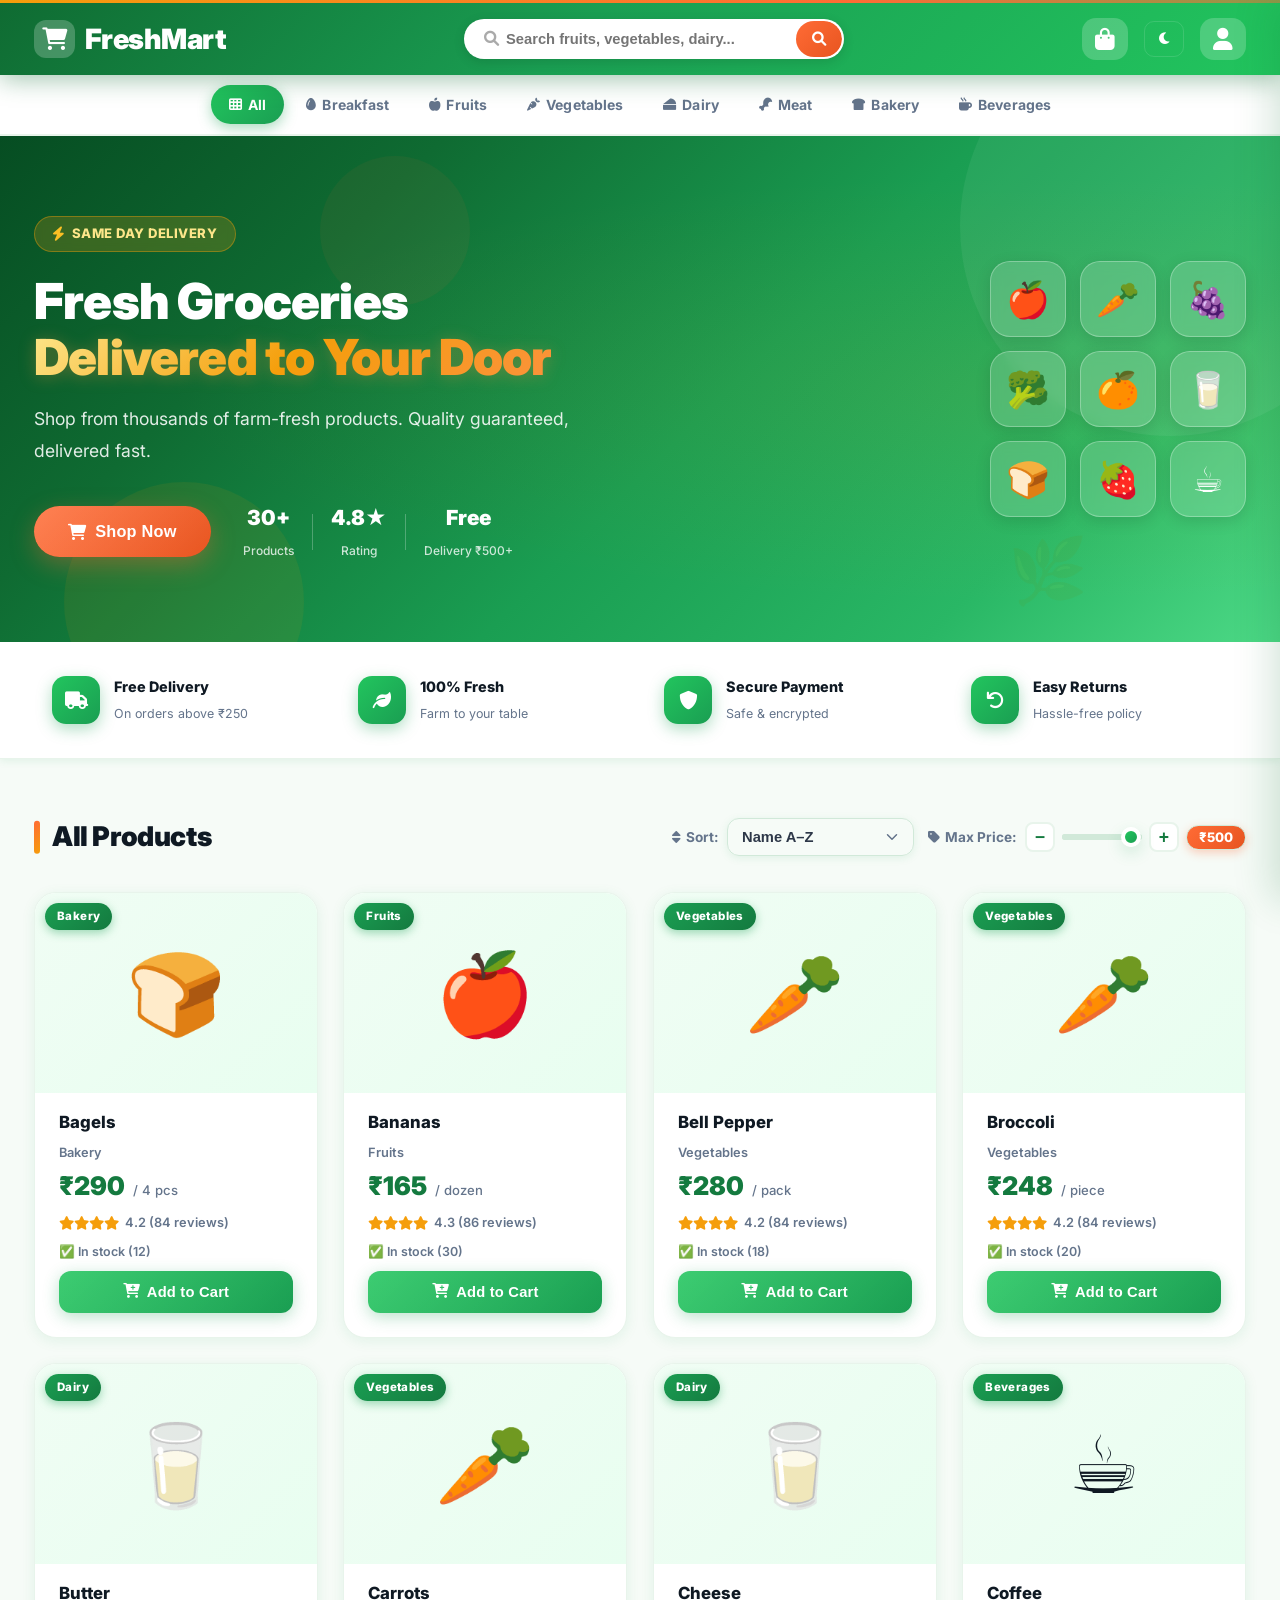
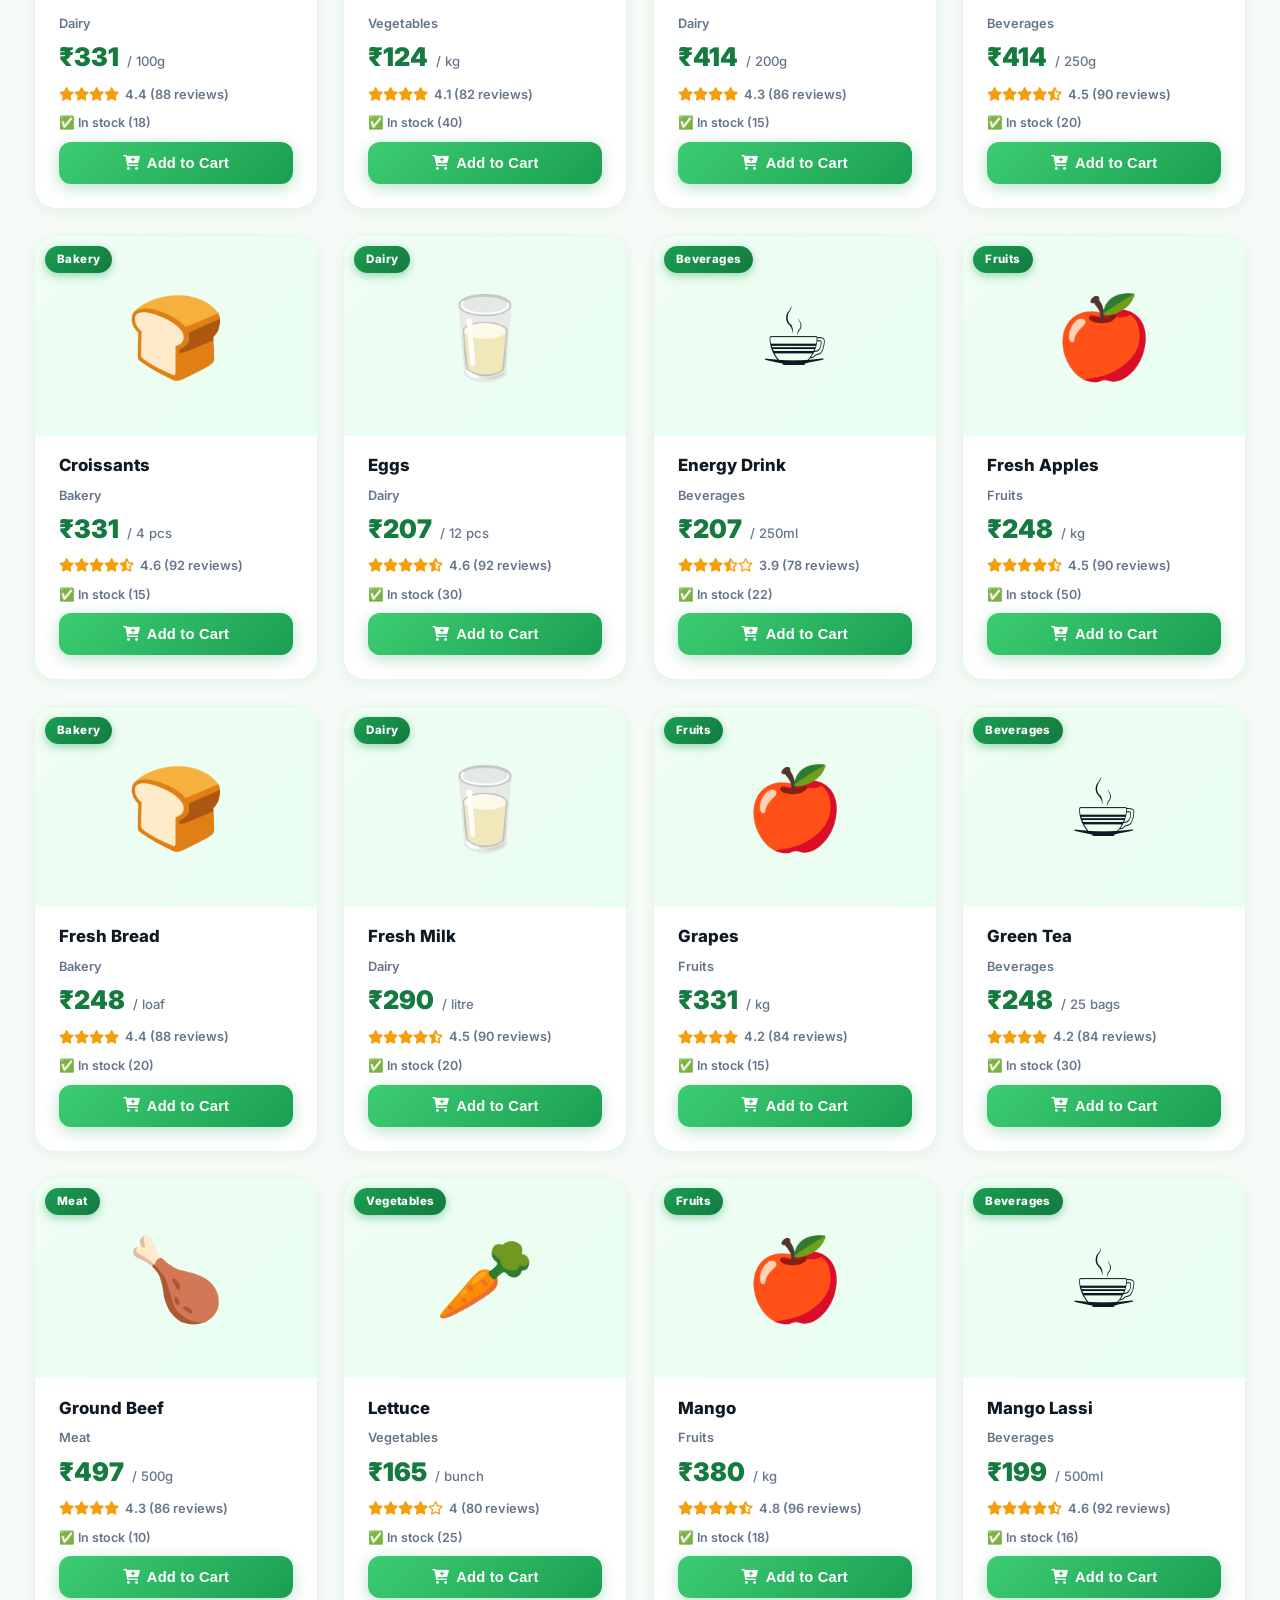
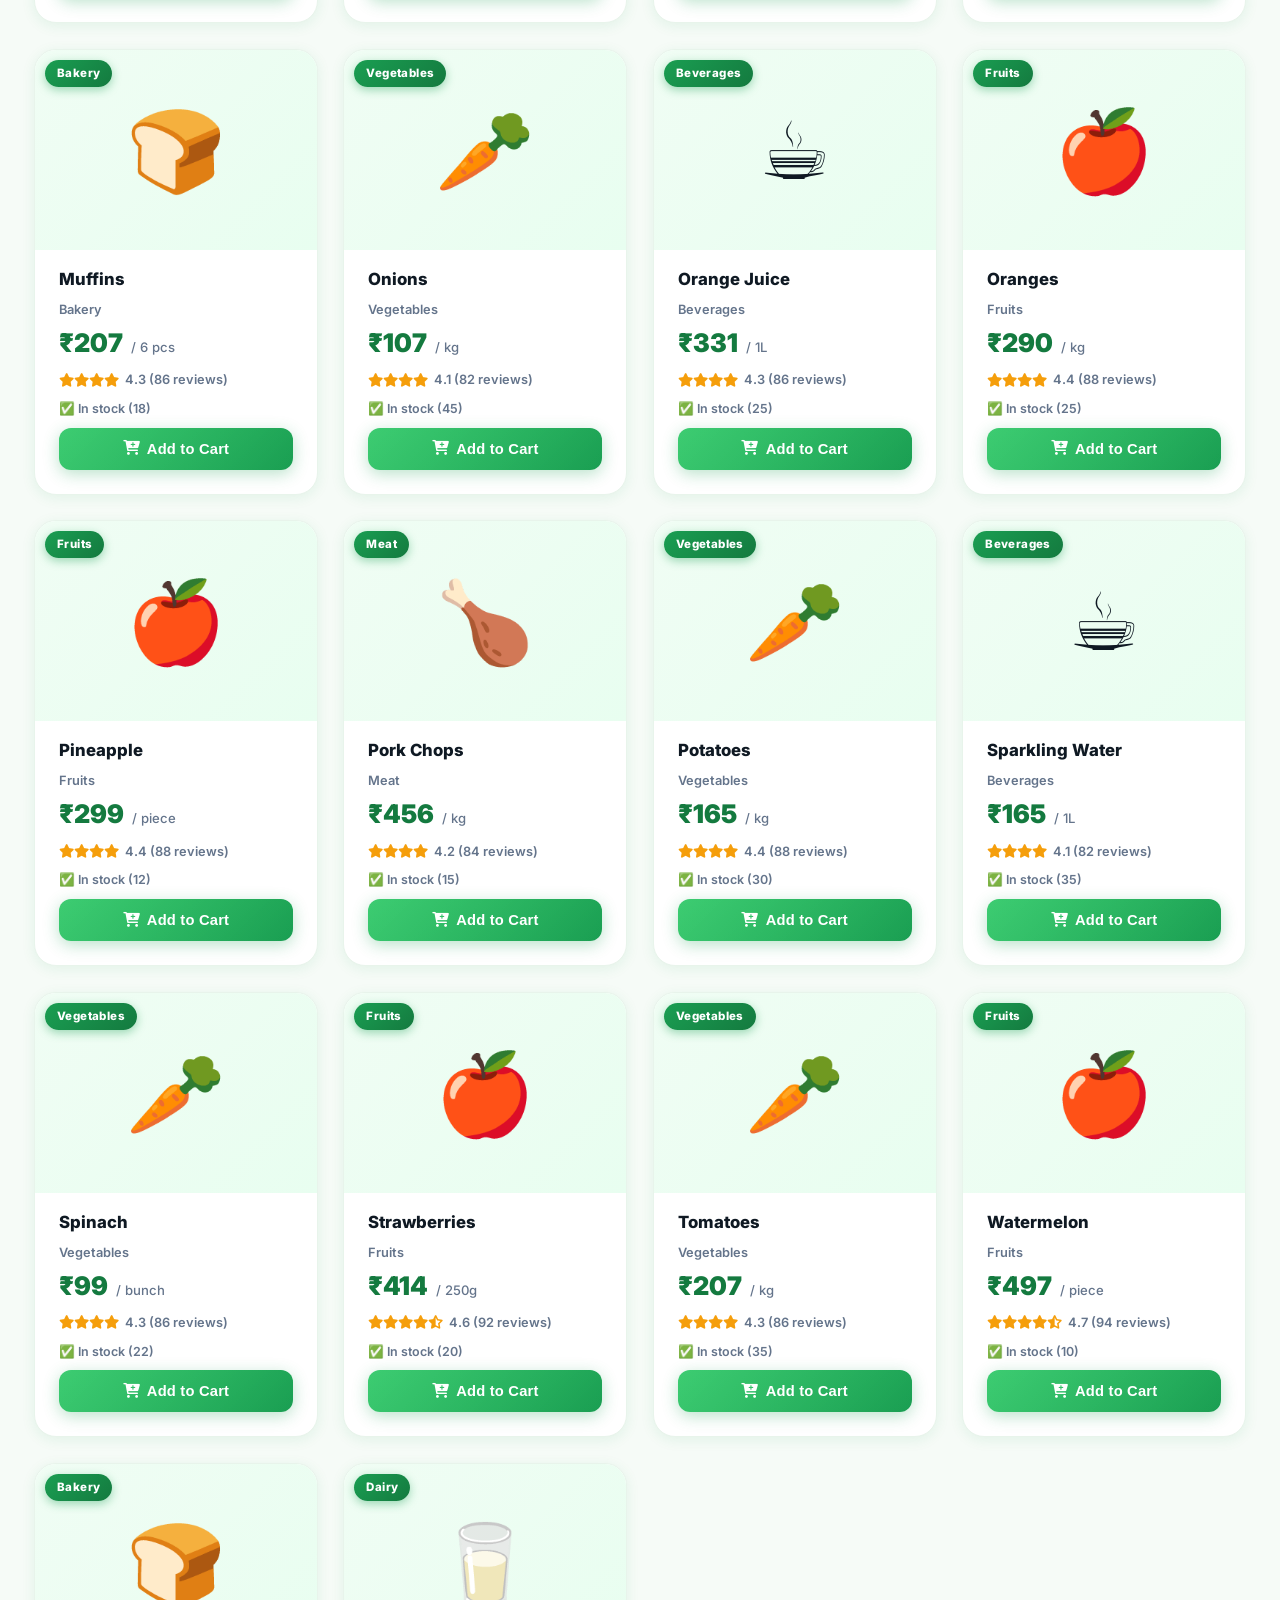
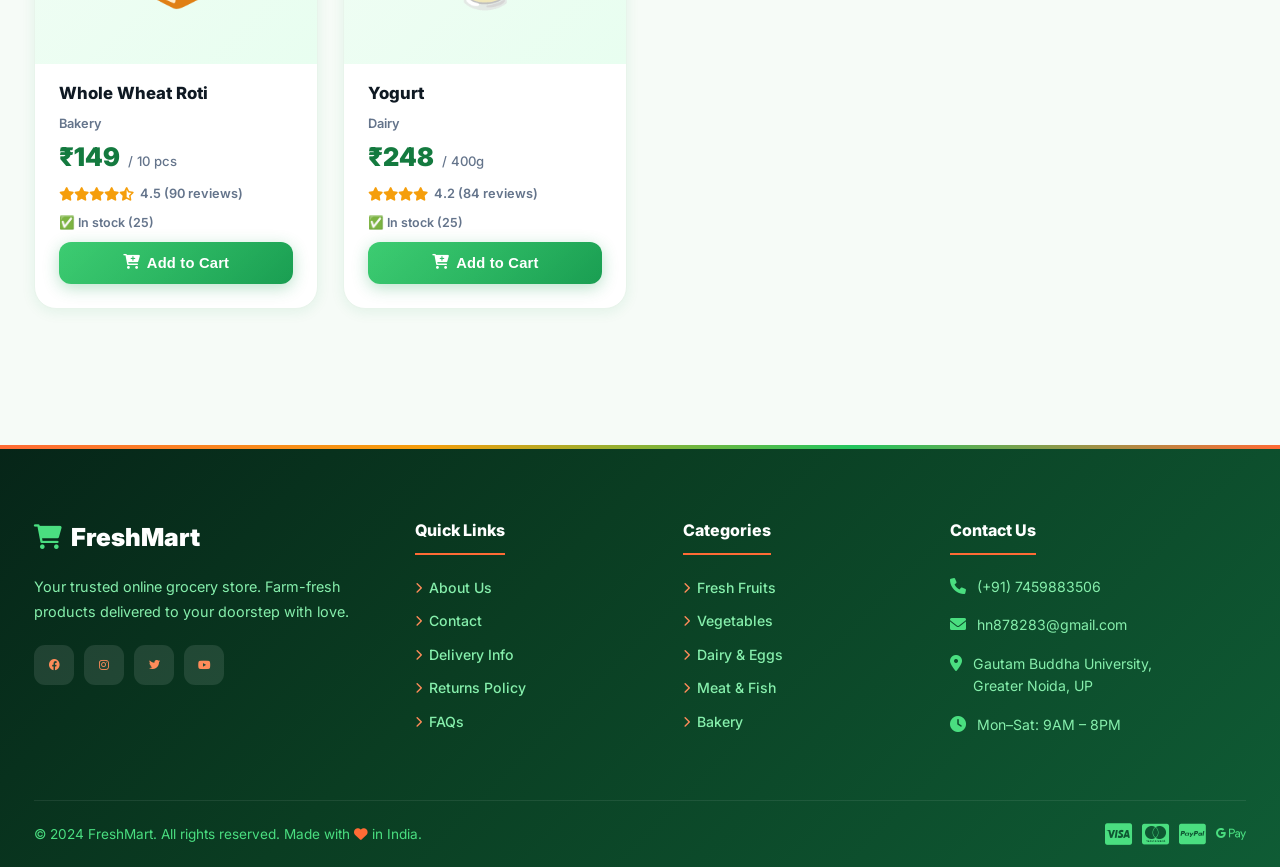
==== commit 10d8f2fb: "fresh mart" ====
--- a/index.html
+++ b/index.html
@@ -261,7 +261,7 @@
                     </div>
                     <div class="contact-item">
                         <i class="fas fa-envelope"></i>
-                        <span>princenigam972@gmail.com</span>
+                        <span>hn878283@gmail.com</span>
                     </div>
                     <div class="contact-item">
                         <i class="fas fa-map-marker-alt"></i>
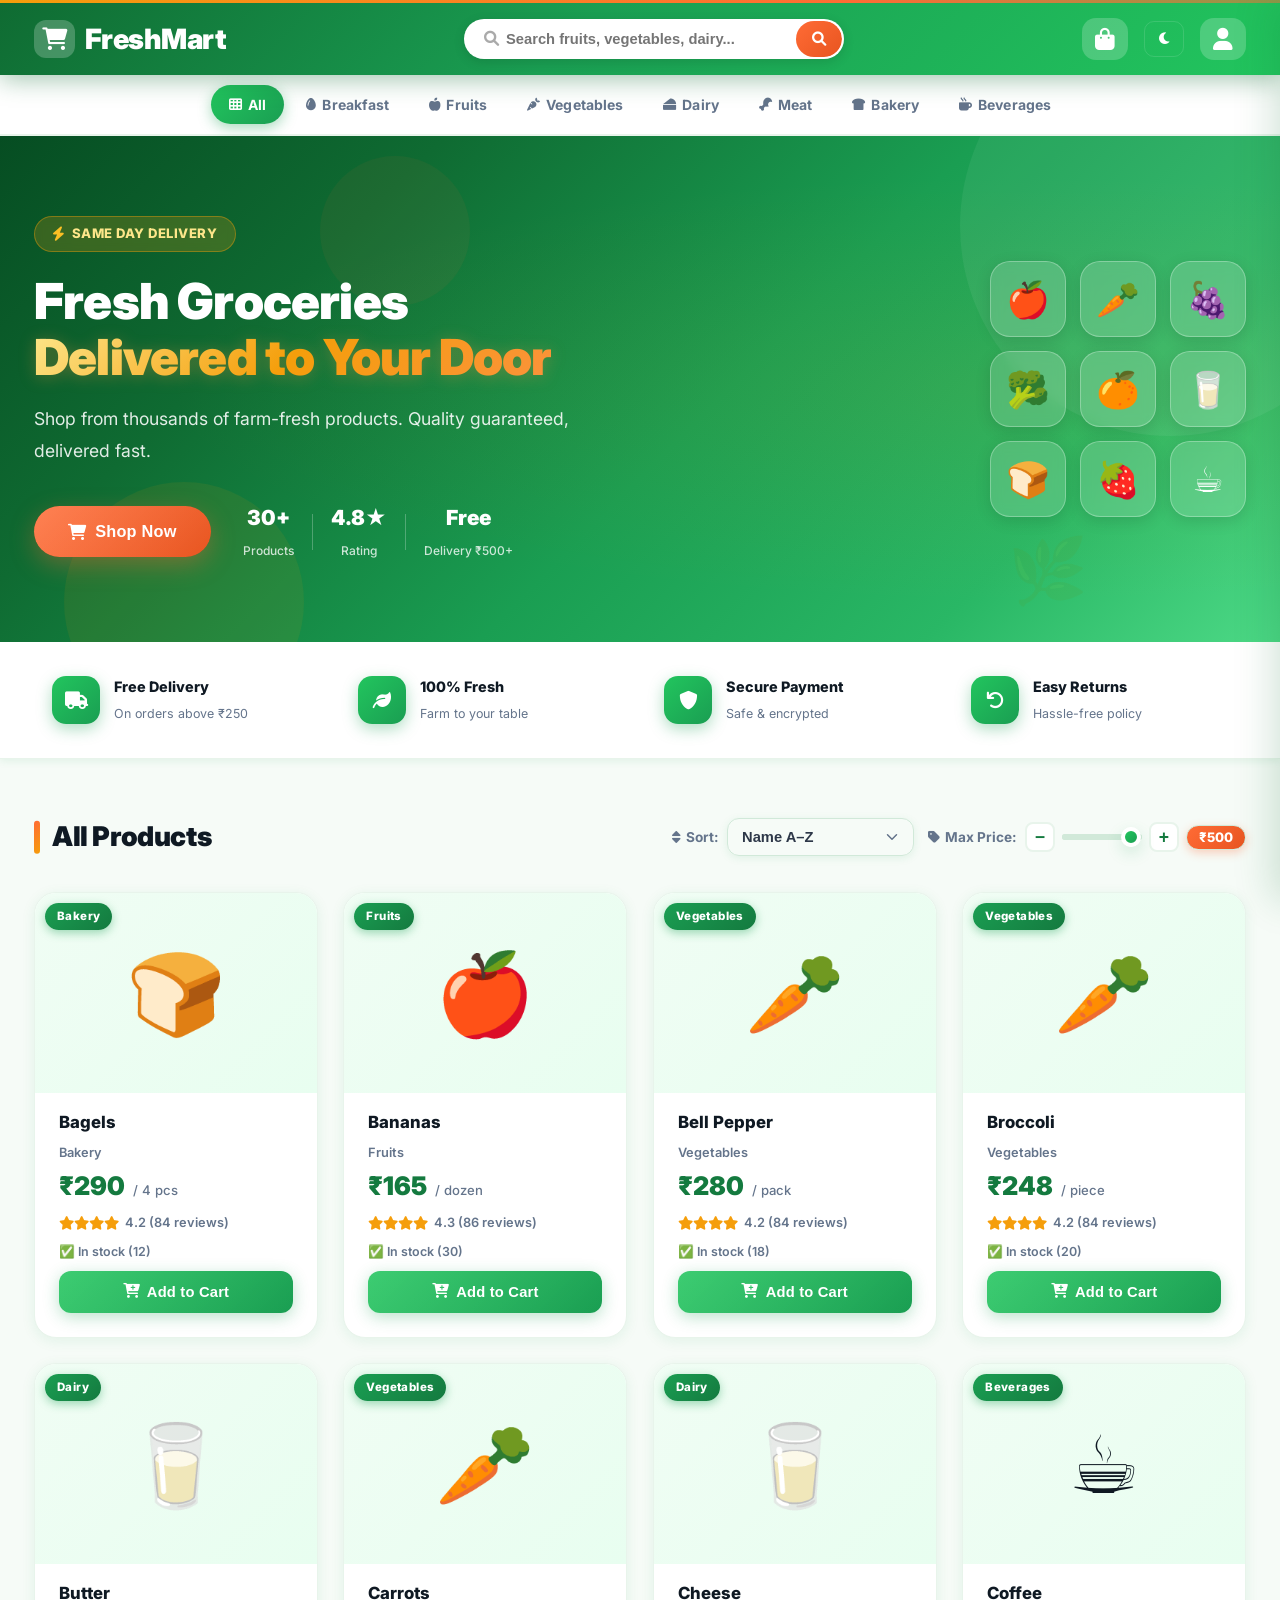
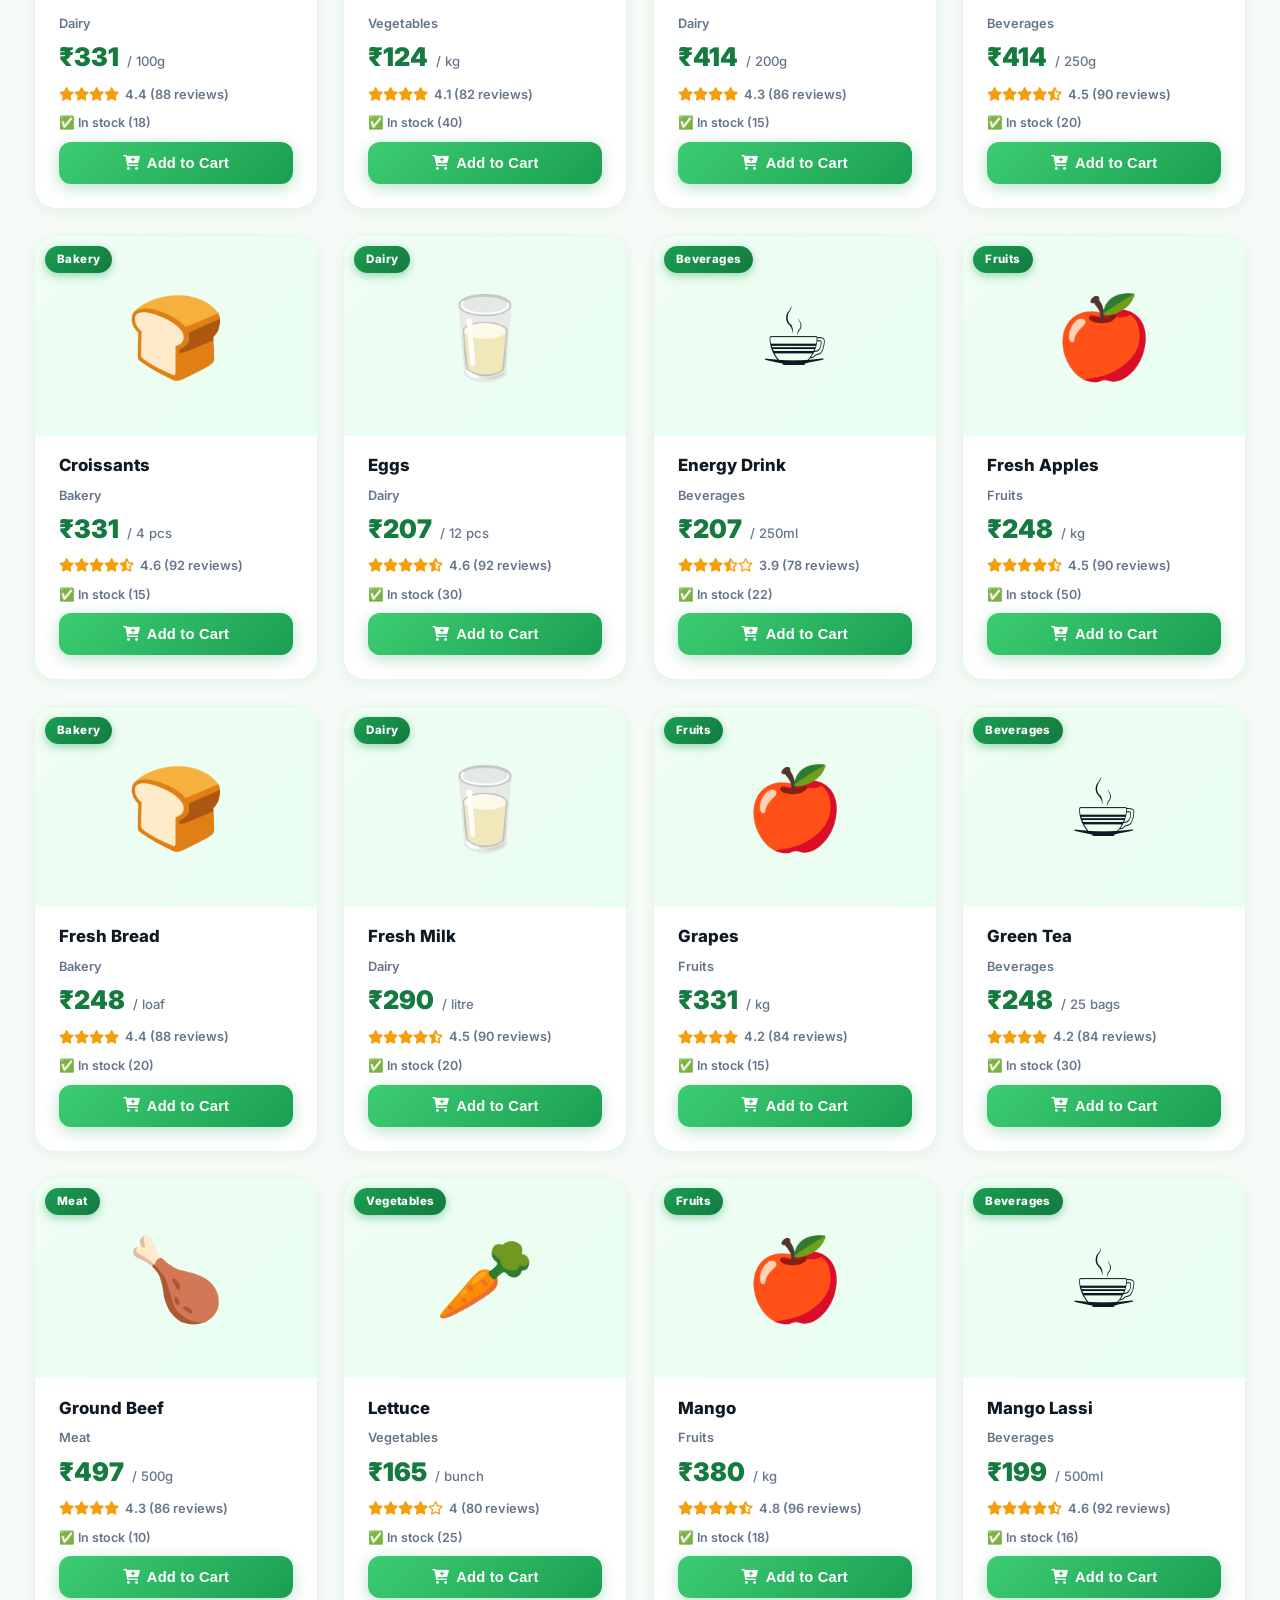
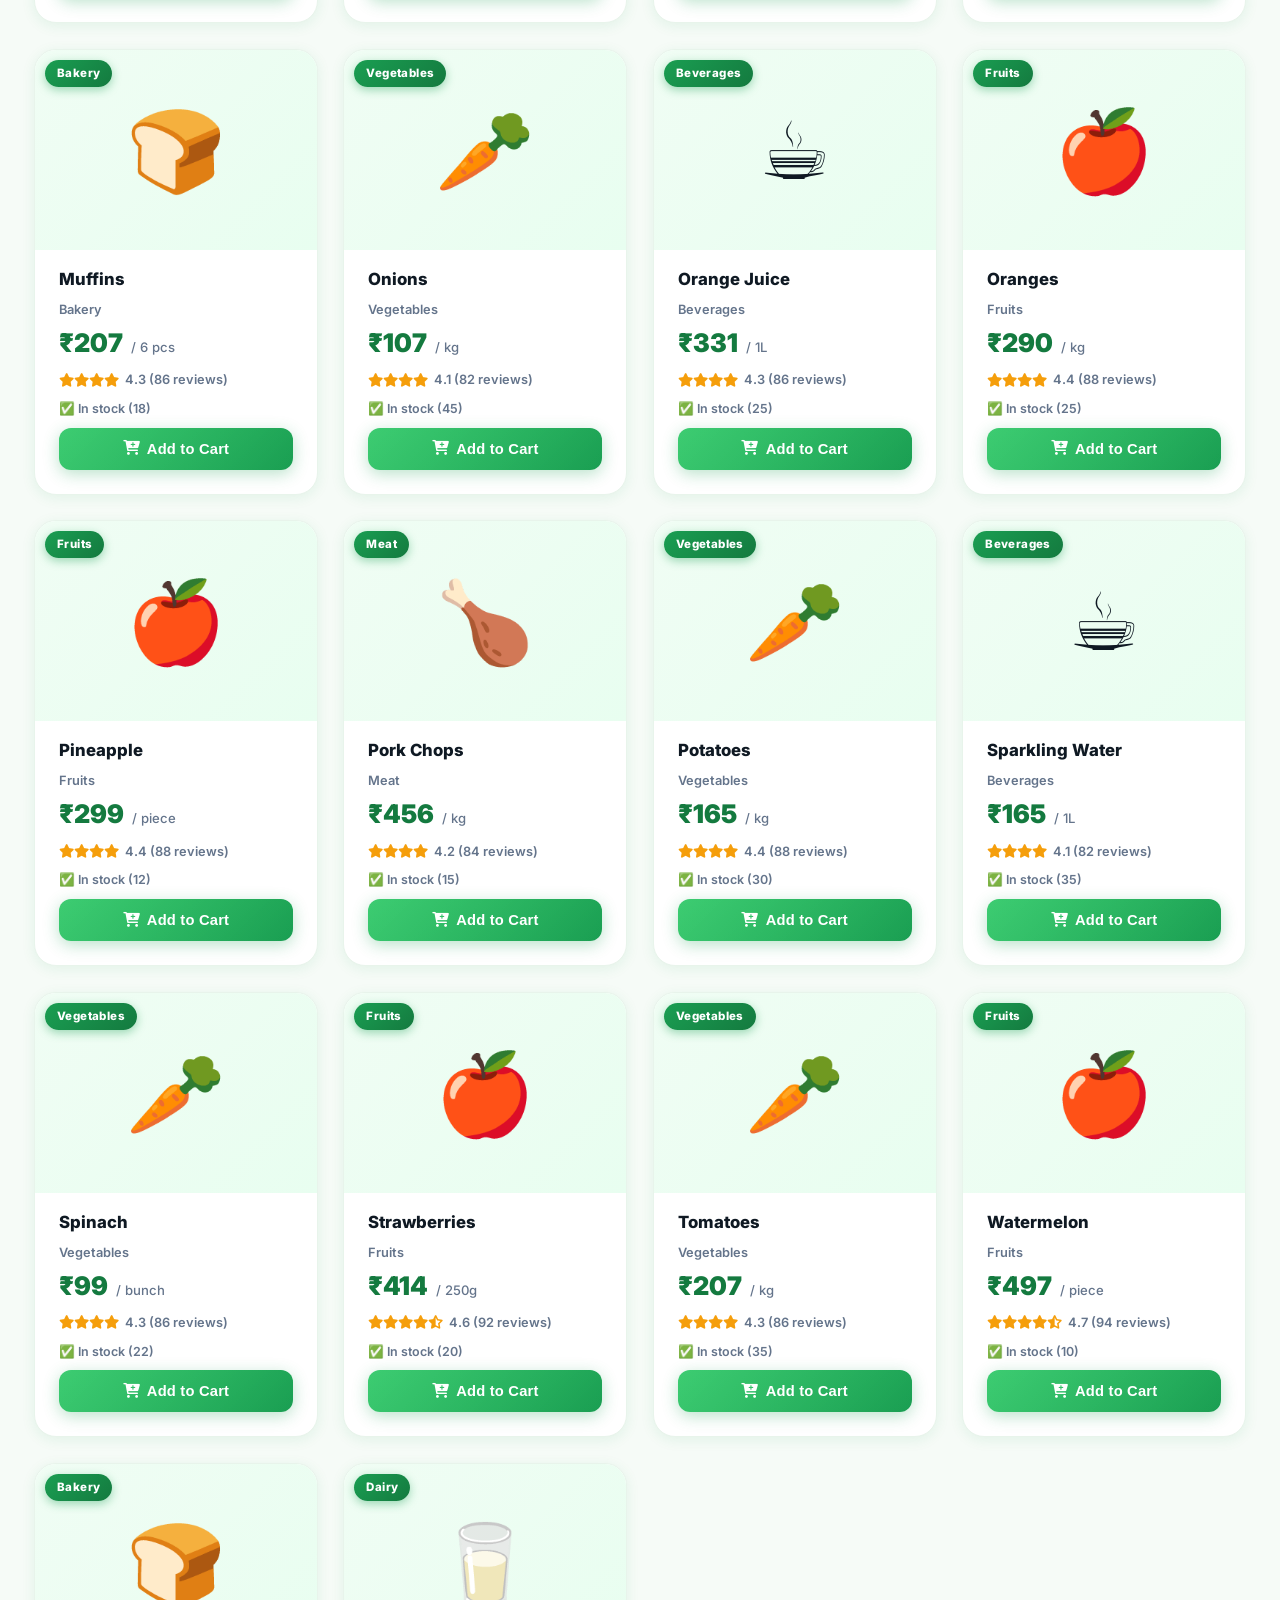
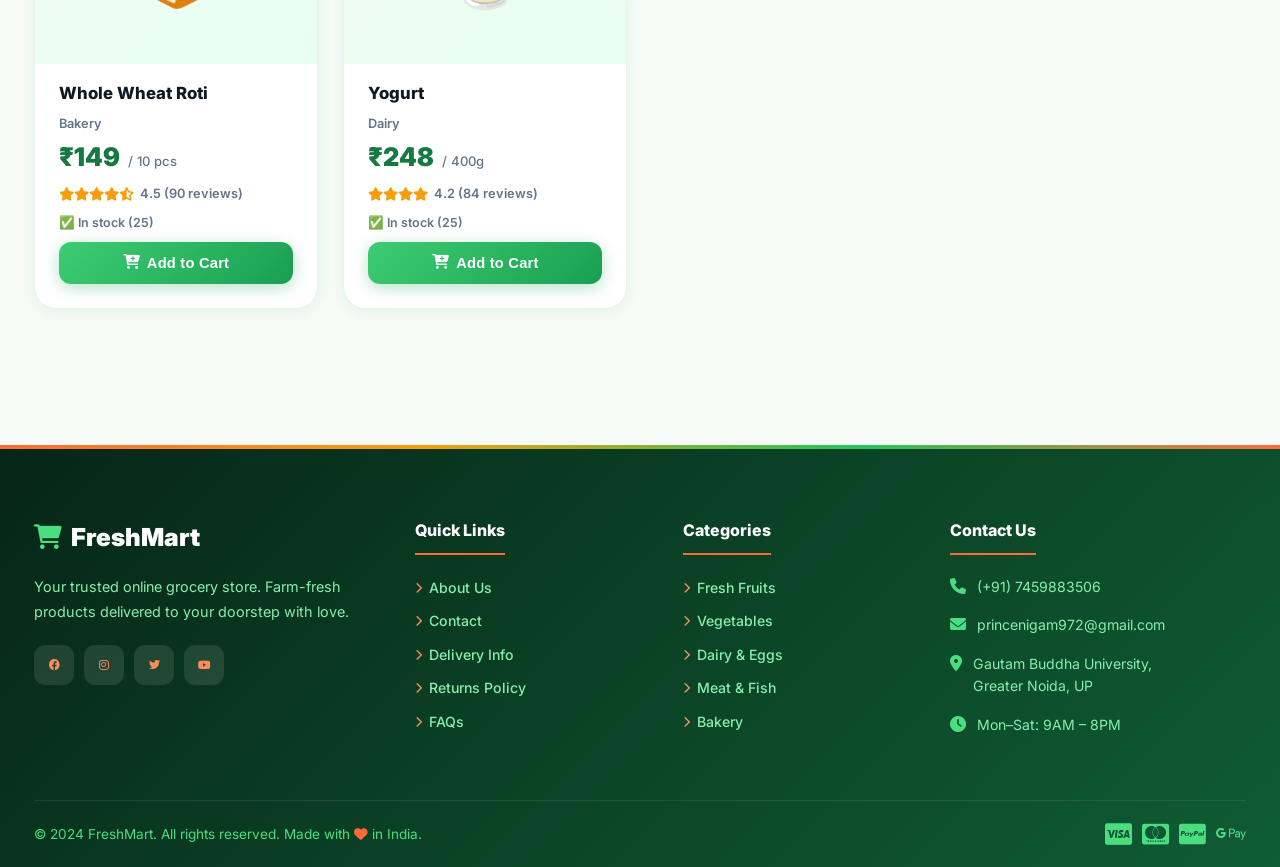
==== commit dae9abc4: "portfolio" ====
--- a/index.html
+++ b/index.html
@@ -261,7 +261,7 @@
                     </div>
                     <div class="contact-item">
                         <i class="fas fa-envelope"></i>
-                        <span>hn878283@gmail.com</span>
+                        <span>princenigam972@gmail.com</span>
                     </div>
                     <div class="contact-item">
                         <i class="fas fa-map-marker-alt"></i>
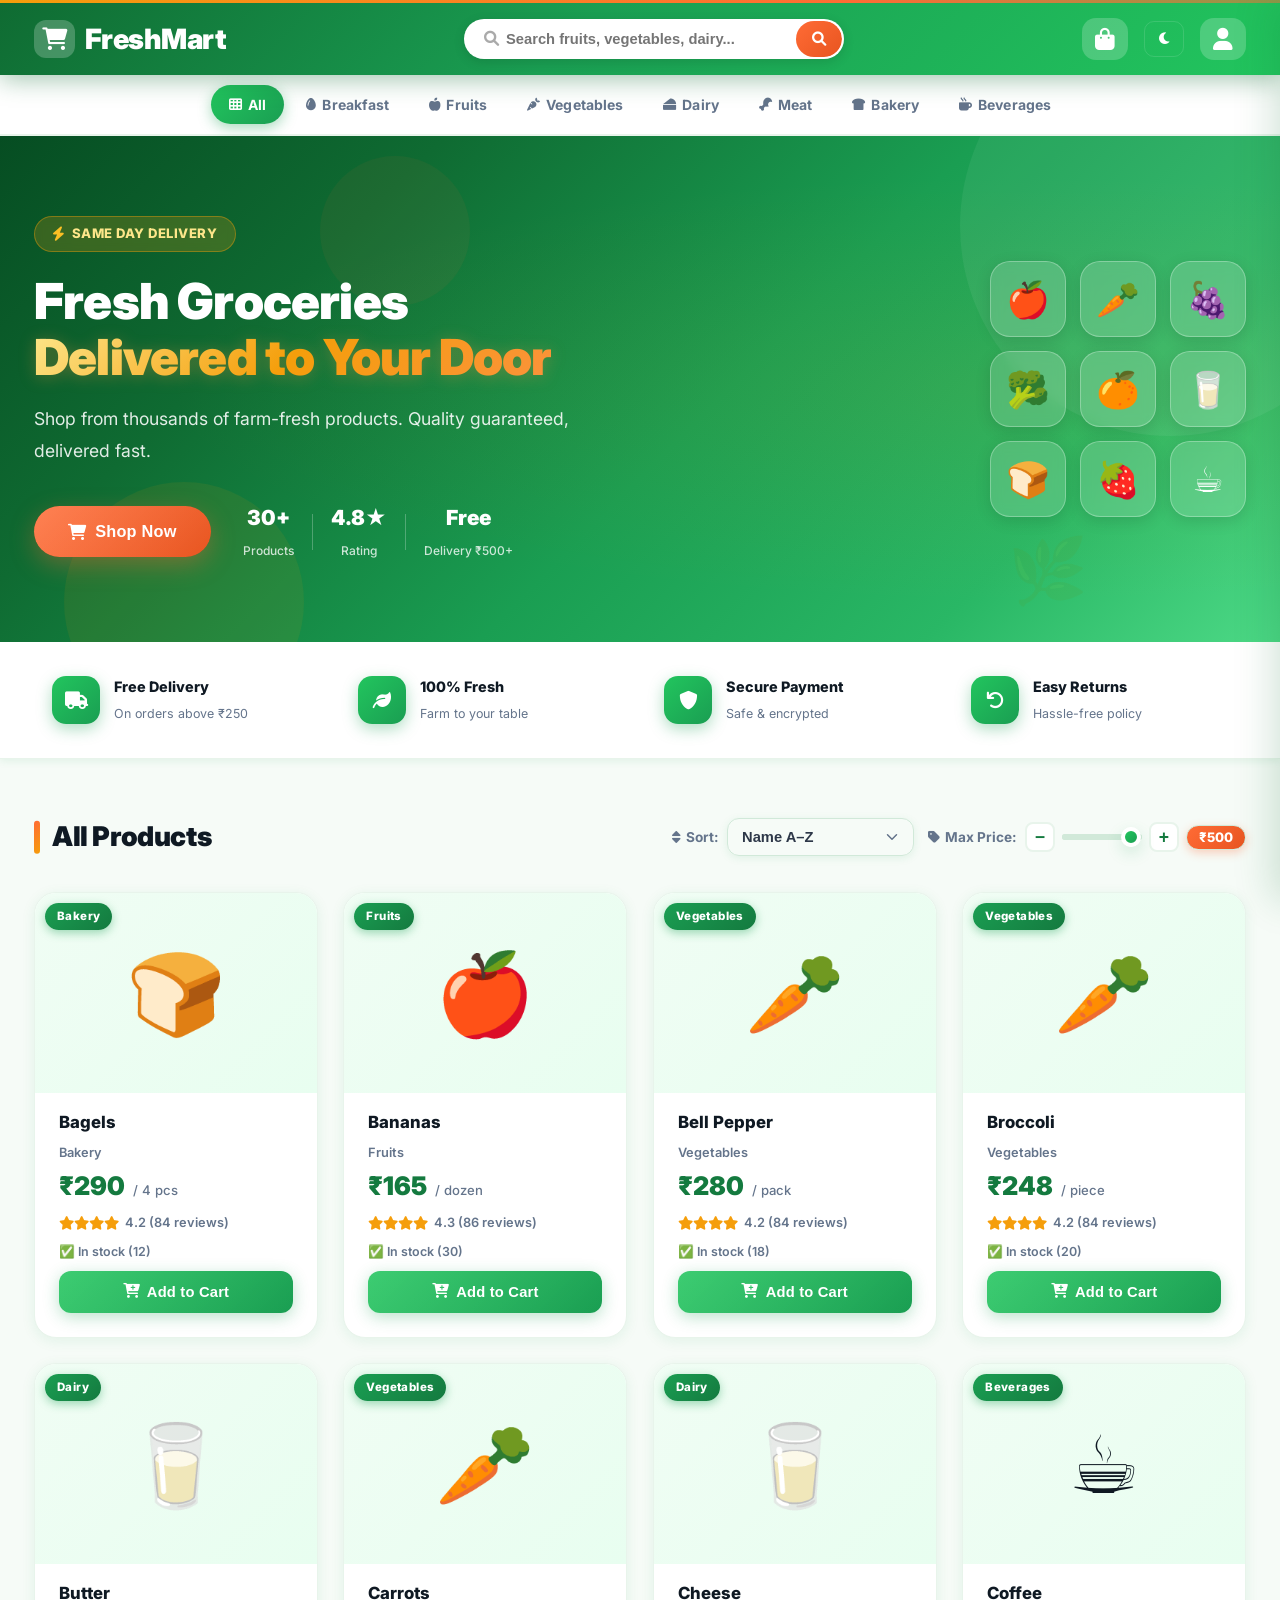
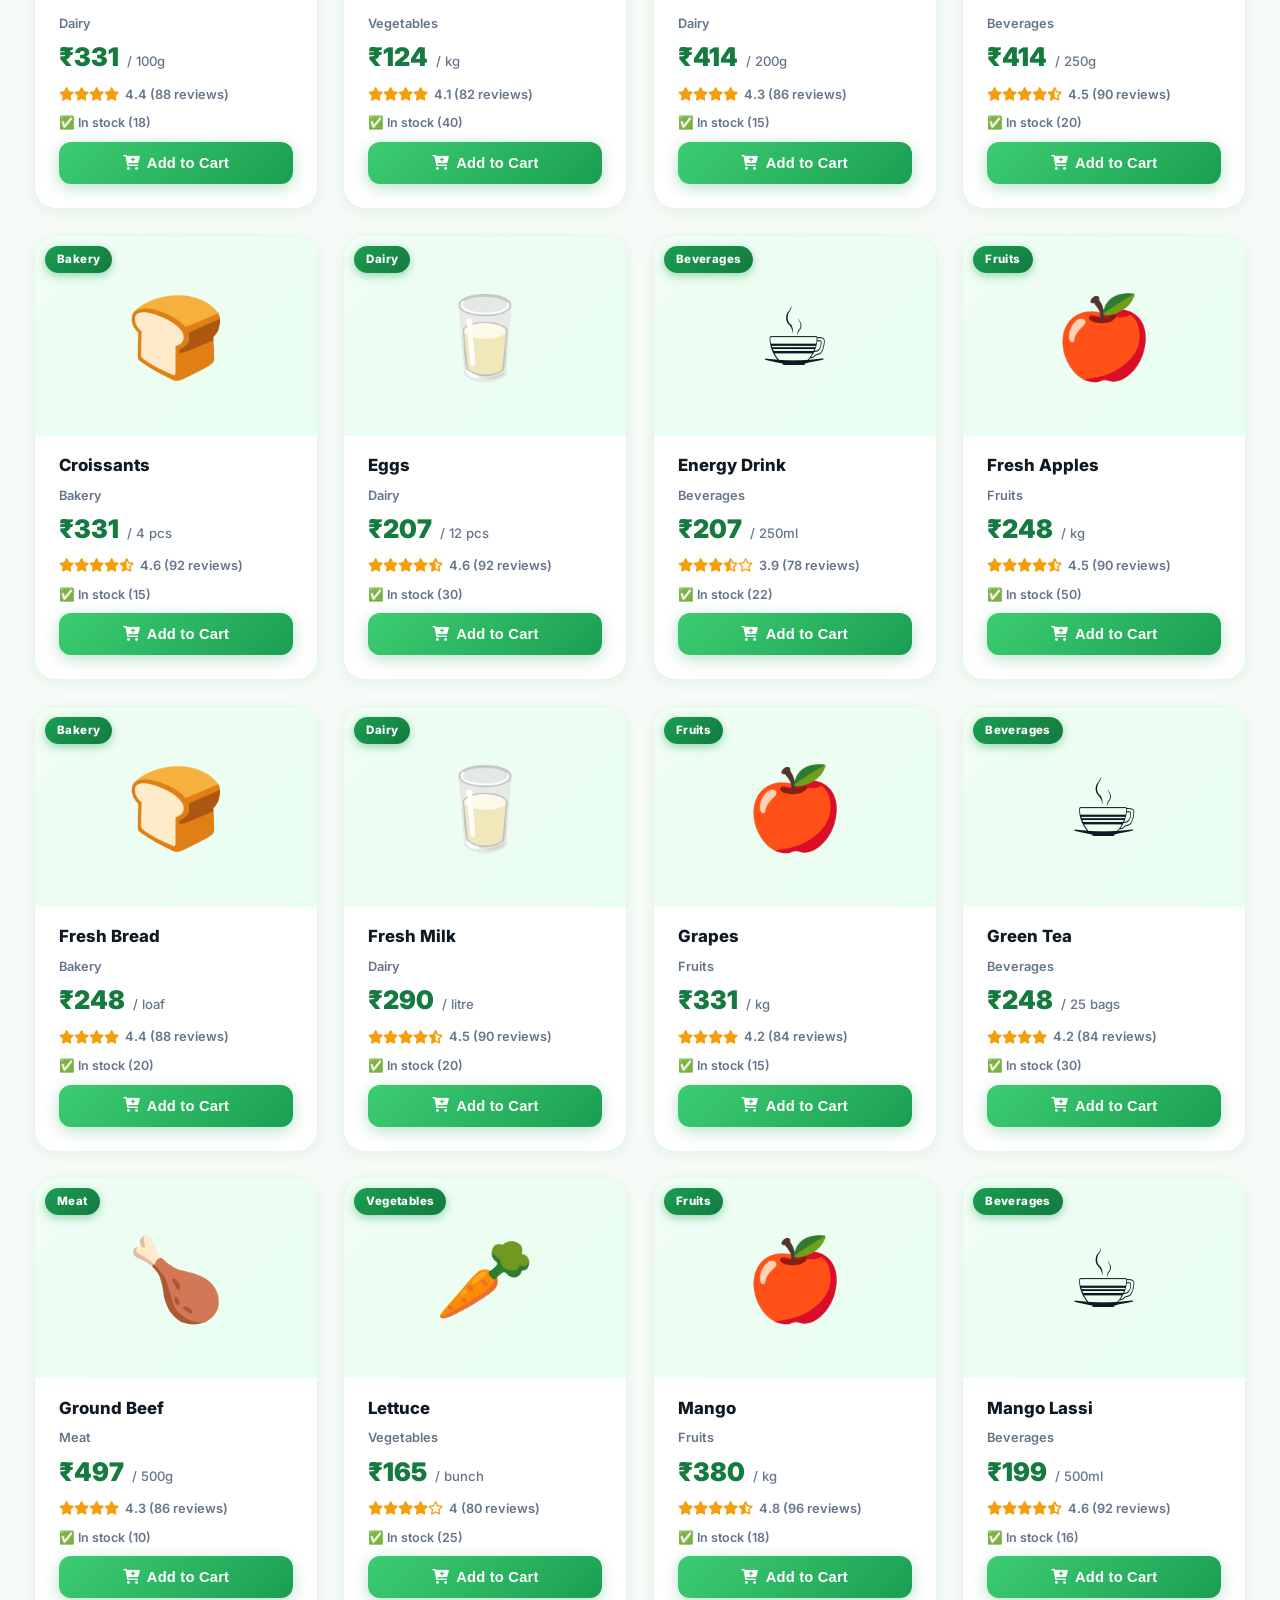
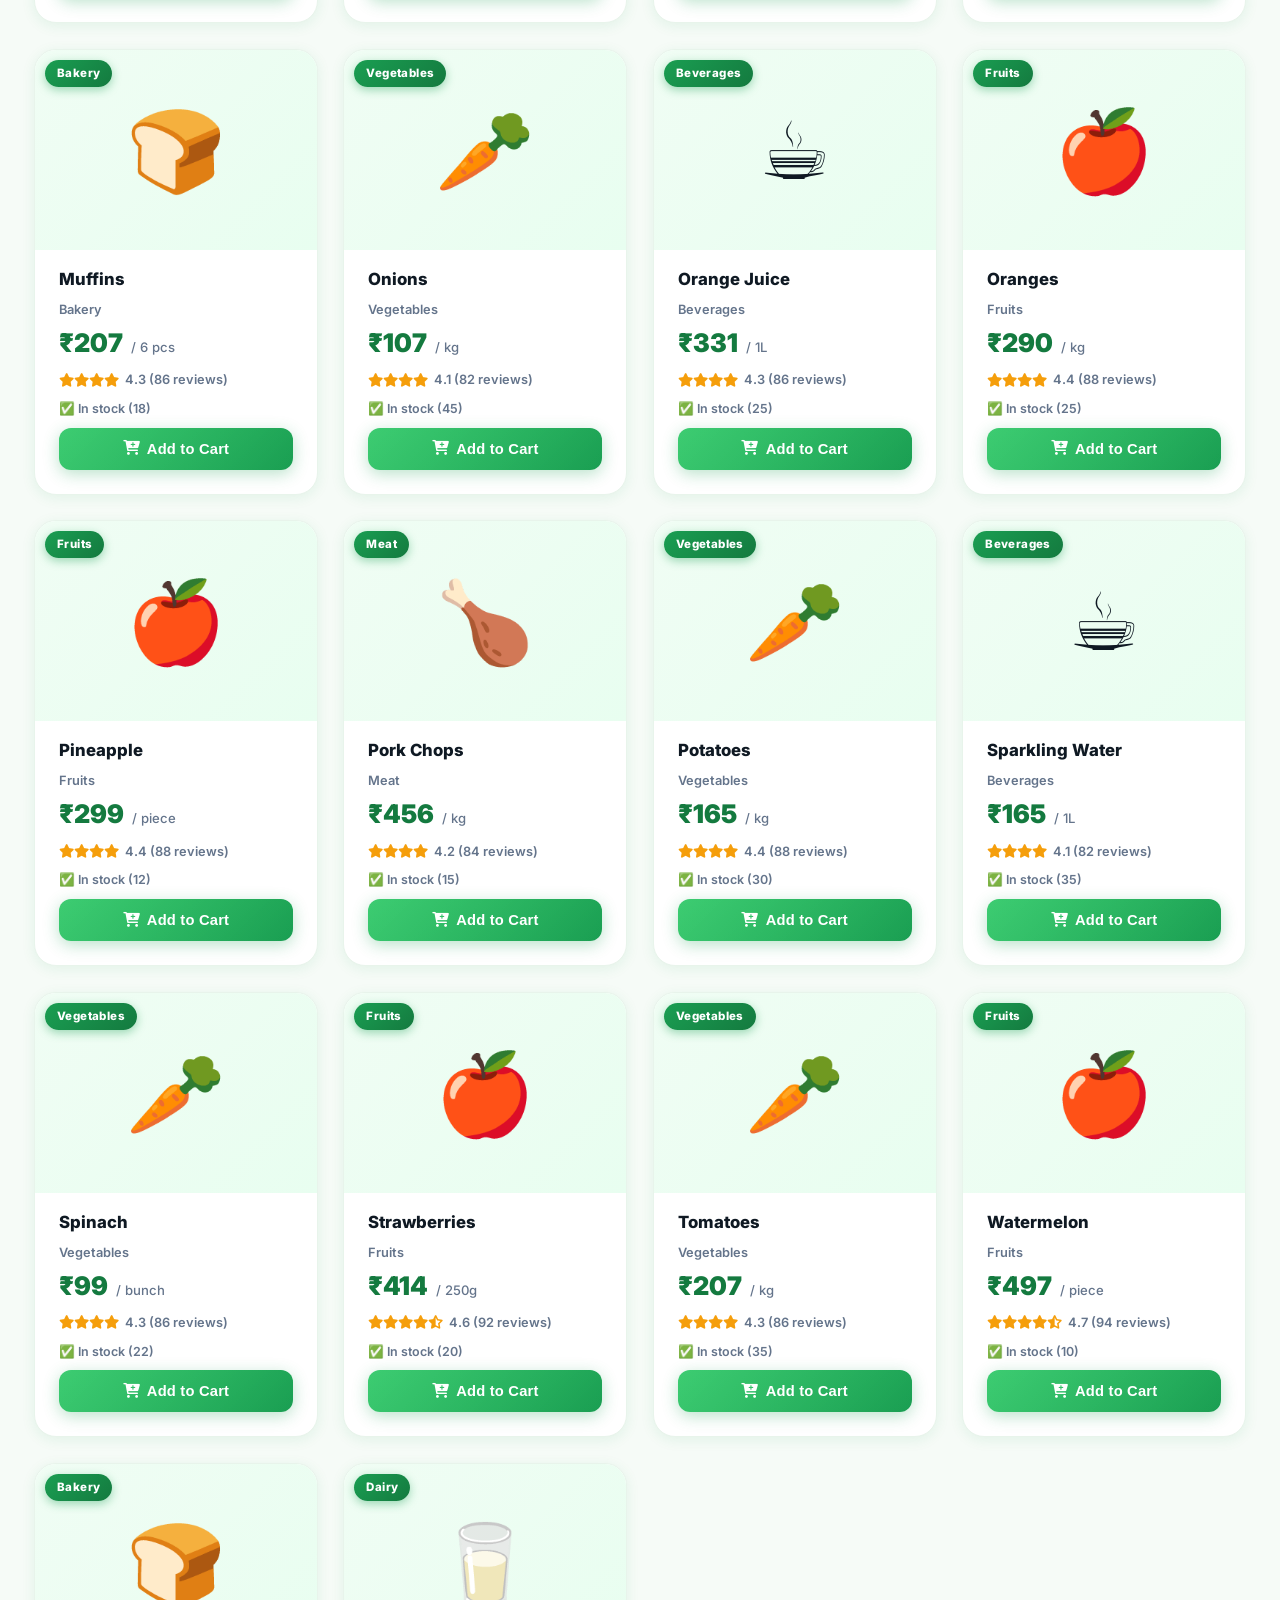
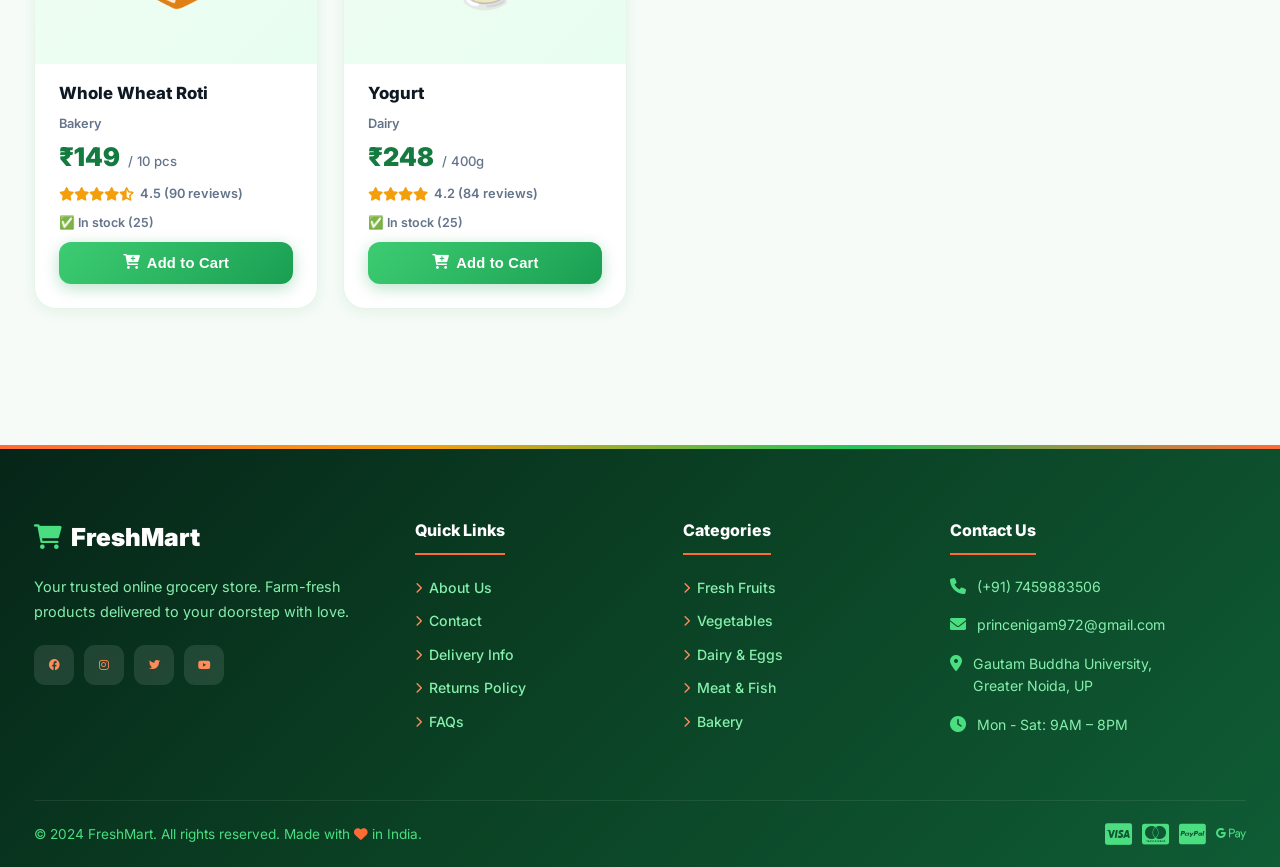
==== commit e9709cd6: "portfolio" ====
--- a/index.html
+++ b/index.html
@@ -269,7 +269,7 @@
                     </div>
                     <div class="contact-item">
                         <i class="fas fa-clock"></i>
-                        <span>Mon–Sat: 9AM – 8PM</span>
+                        <span>Mon - Sat: 9AM – 8PM</span>
                     </div>
                 </div>
             </div>
